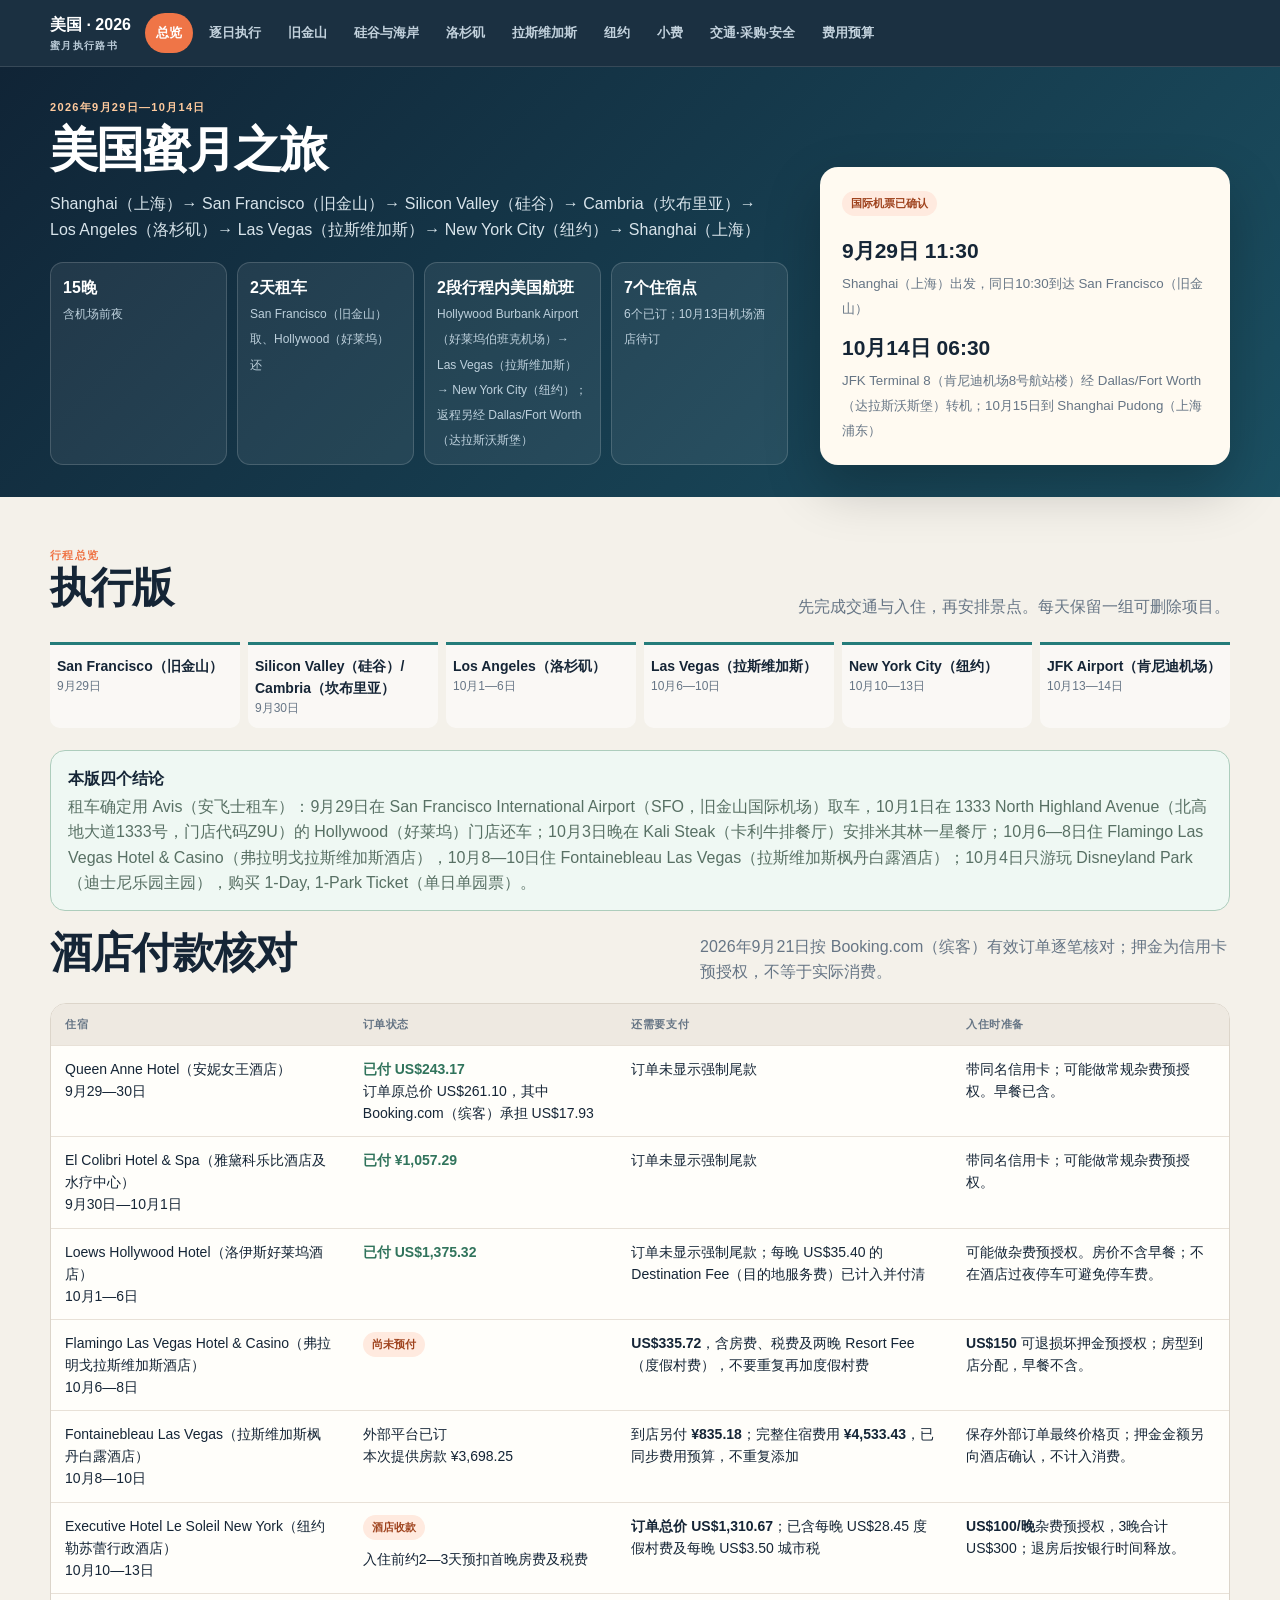
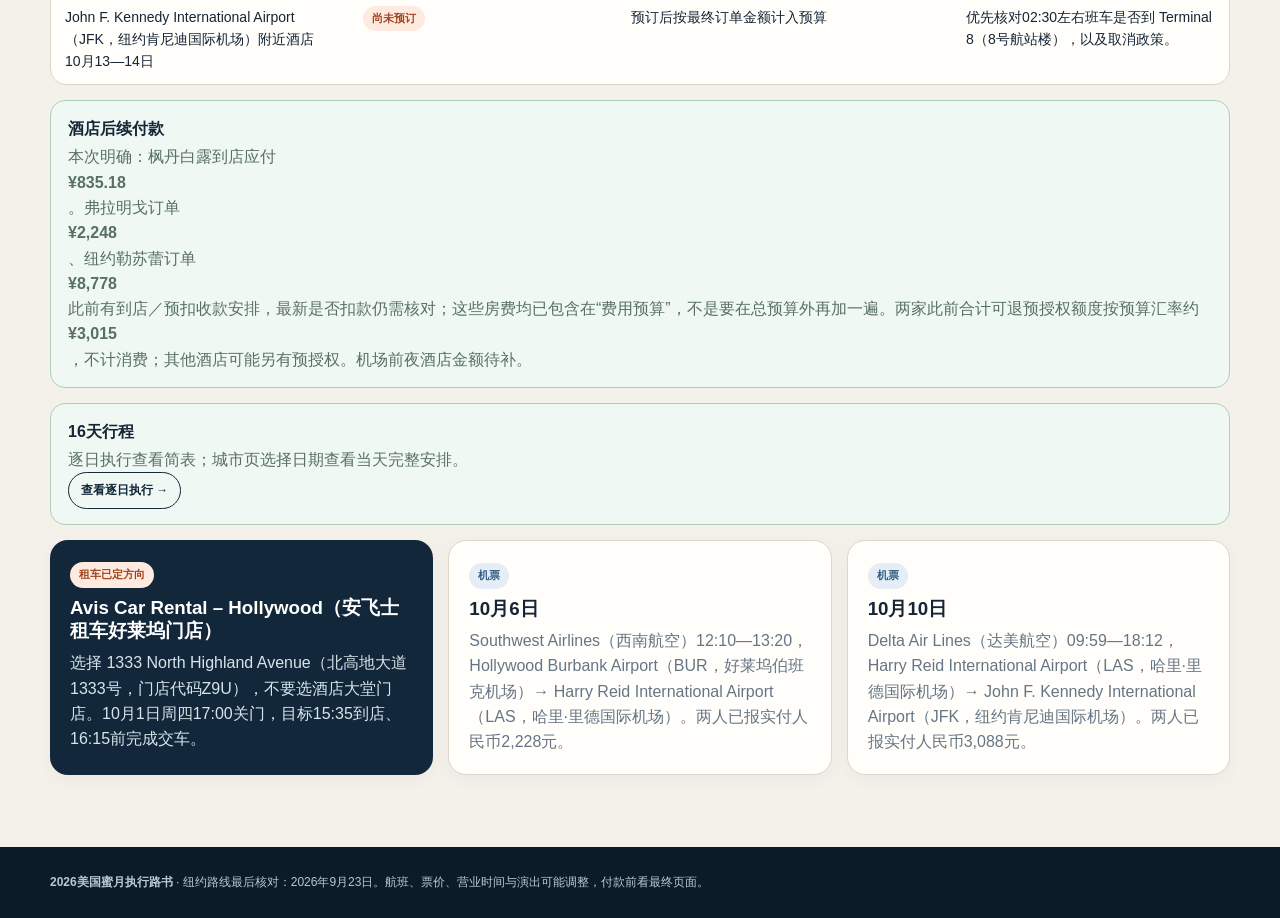
==== index.html @ ebc59f20 "Update October 3 Los Angeles route and dining status" ====
<!doctype html>
<html lang="zh-CN">
<head>
  <meta charset="utf-8">
  <meta name="viewport" content="width=device-width,initial-scale=1">
  <meta name="description" content="2026年9月29日至10月14日美国蜜月执行路书">
  <meta name="theme-color" content="#12283a">
  <title>2026 美国蜜月之旅</title>
  <link rel="stylesheet" href="dining-plan.css">
  <style>
    :root{
      --ink:#152536;--muted:#667585;--paper:#f4f1ea;--card:#fffefa;--line:#dcd5ca;
      --navy:#12283a;--sea:#247c7a;--orange:#ef7547;--blue:#3a6f9b;--green:#31745c;
      --warn:#9b4a27;--shadow:0 10px 30px rgba(20,37,54,.08);--radius:18px
    }
    *{box-sizing:border-box}
    html{scroll-behavior:smooth}
    body{margin:0;background:var(--paper);color:var(--ink);font-family:-apple-system,BlinkMacSystemFont,"Segoe UI","PingFang SC","Hiragino Sans GB","Microsoft YaHei",sans-serif;line-height:1.58}
    a{color:inherit}
    button{font:inherit}
    .shell{width:min(1180px,calc(100% - 34px));margin:auto}
    .topbar{position:sticky;top:0;z-index:30;background:rgba(18,40,58,.96);color:#fff;border-bottom:1px solid rgba(255,255,255,.12);backdrop-filter:blur(14px)}
    .topbar .shell{display:flex;align-items:center;gap:20px;min-height:66px}
    .brand{white-space:nowrap;font-weight:800}.brand small{display:block;color:#b9cad7;font-size:10px;letter-spacing:.13em}
    .tabs{display:flex;gap:5px;overflow:auto;padding:8px 0;scrollbar-width:none}.tabs::-webkit-scrollbar{display:none}
    .tab{border:0;background:transparent;color:#c2d1dc;border-radius:999px;padding:9px 13px;cursor:pointer;white-space:nowrap;font-size:13px;font-weight:750}
    .tab.active{background:var(--orange);color:#fff}
    .hero{background:linear-gradient(135deg,#102436,#1b5062);color:#fff;padding:54px 0 40px}
    .hero-grid{display:grid;grid-template-columns:1.35fr .75fr;gap:32px;align-items:end}
    .eyebrow{font-size:11px;font-weight:800;letter-spacing:.12em;text-transform:uppercase;color:#ffca9d}
    h1,h2,h3,p{margin-top:0}h1{font-size:clamp(40px,6vw,70px);line-height:1.02;letter-spacing:-.04em;margin:10px 0 16px}h2{font-size:clamp(27px,4vw,42px);line-height:1.13;letter-spacing:-.025em;margin-bottom:8px}h3{line-height:1.25;margin-bottom:8px}
    .hero p{color:#d8e4eb;max-width:720px;margin-bottom:0}
    .ticket{background:#fffaf1;color:var(--ink);border-radius:18px;padding:22px;box-shadow:0 22px 55px rgba(0,0,0,.23)}
    .ticket strong{display:block;font-size:21px;margin:10px 0 3px}.ticket small{color:var(--muted)}
    .stats{display:grid;grid-template-columns:repeat(4,1fr);gap:10px;margin-top:28px}.stat{border:1px solid rgba(255,255,255,.16);border-radius:13px;padding:12px;background:rgba(255,255,255,.07)}.stat b{display:block}.stat span{font-size:12px;color:#bdd0dc}
    main{padding:32px 0 72px}.panel{display:none}.panel.active{display:block;animation:in .22s ease}@keyframes in{from{opacity:.55;transform:translateY(5px)}}
    .section-head{display:flex;justify-content:space-between;align-items:end;gap:26px;margin:18px 0}.section-head p{max-width:530px;margin:0;color:var(--muted)}
    .grid{display:grid;grid-template-columns:repeat(12,1fr);gap:15px}.span-4{grid-column:span 4}.span-5{grid-column:span 5}.span-6{grid-column:span 6}.span-7{grid-column:span 7}.span-8{grid-column:span 8}.span-12{grid-column:1/-1}
    .card{background:var(--card);border:1px solid var(--line);border-radius:var(--radius);padding:20px;box-shadow:0 4px 18px rgba(20,37,54,.04)}.card p{color:var(--muted);margin-bottom:10px}.card p:last-child{margin-bottom:0}
    .dark{background:var(--navy);color:#fff;border:0}.dark p{color:#d8e4eb}.dark a{color:#fff}.accent{border-left:4px solid var(--orange)}
    .badge{display:inline-flex;border-radius:999px;padding:4px 9px;font-size:11px;font-weight:800;background:#e9f3f1;color:#1e6864;margin-bottom:8px}.badge.orange{background:#ffeadf;color:#9f431e}.badge.blue{background:#e5eef6;color:#315f84}.badge.darkbadge{background:#1b3449;color:#fff}
    .notice{border:1px solid #adcdbc;background:#eff8f3;border-radius:15px;padding:15px 17px;margin:15px 0}.notice.warn{border-color:#e1b095;background:#fff5ed}.notice b{display:block}.notice p{margin:3px 0 0;color:#587064}
    .table-wrap{overflow:auto;border:1px solid var(--line);border-radius:16px;background:var(--card)}table{width:100%;border-collapse:collapse;min-width:820px}th,td{padding:12px 14px;text-align:left;vertical-align:top;border-bottom:1px solid #e8e1d7}th{background:#eee9e1;color:var(--muted);font-size:11px;letter-spacing:.05em}td{font-size:14px}tr:last-child td{border-bottom:0}.ok{color:var(--green);font-weight:800}.pending{color:var(--warn);font-weight:800}
    .timeline{display:grid;gap:9px}.time-row{display:grid;grid-template-columns:92px 1fr;gap:12px}.time{font-weight:850;color:var(--orange);font-size:14px}.time-card{background:#fff;border:1px solid var(--line);border-radius:14px;padding:13px 15px}.time-card strong{display:block}.time-card p{margin:4px 0 0;color:var(--muted);font-size:13px}
    .actions{display:flex;flex-wrap:wrap;gap:8px;margin-top:12px}.btn{display:inline-flex;align-items:center;justify-content:center;border-radius:999px;padding:8px 12px;background:var(--navy);border:1px solid var(--navy);color:#fff;text-decoration:none;font-size:12px;font-weight:800}.btn.light{background:transparent;color:var(--navy)}.btn.xhs{background:#ee3f5a;border-color:#ee3f5a}.btn.orange{background:var(--orange);border-color:var(--orange)}
    .route-strip{display:grid;grid-template-columns:repeat(6,1fr);gap:8px;margin:22px 0}.route-stop{border-top:3px solid var(--sea);padding:10px 7px;background:rgba(255,255,255,.55);border-radius:0 0 10px 10px;font-size:12px;color:var(--muted)}.route-stop b{display:block;color:var(--ink);font-size:14px}
    .map{overflow:hidden;border-radius:18px;border:1px solid var(--line);background:#dae6e3}.map iframe{width:100%;height:340px;border:0;display:block}.map-note{padding:12px 14px;background:#fff;font-size:12px;color:var(--muted)}
    .shot-grid{display:grid;grid-template-columns:repeat(3,1fr);gap:13px}.shot{margin:0;background:#fff;border:1px solid var(--line);border-radius:16px;overflow:hidden}.shot img{width:100%;height:310px;object-fit:cover;display:block}.shot figcaption{padding:12px 13px;font-size:12px;color:var(--muted)}.shot figcaption b{display:block;color:var(--ink);font-size:14px;margin-bottom:3px}.shot .source{display:inline-block;margin-top:6px;color:#315f84;text-underline-offset:2px}
    .compare{display:grid;grid-template-columns:1fr 1fr;gap:12px}.compare>div{border:1px solid var(--line);border-radius:15px;padding:15px;background:#fff}.compare .recommended{border:2px solid var(--orange);background:#fff8f3}.compare ul,.card ul{padding-left:20px;margin:9px 0}.compare li,.card li{margin:5px 0}
    .checklist{list-style:none;padding:0!important;margin:0;display:grid;gap:7px}.checklist li{position:relative;padding-left:25px}.checklist li:before{content:"✓";position:absolute;left:0;top:1px;width:18px;height:18px;border-radius:50%;display:grid;place-items:center;background:#dcefe7;color:var(--green);font-size:11px;font-weight:900}
    .source-list{columns:2;font-size:12px;color:var(--muted)}.source-list a{display:block;margin:7px 0;color:#315f84}
    .daybook{display:grid;gap:18px}.day{background:var(--card);border:1px solid var(--line);border-radius:20px;overflow:hidden;box-shadow:var(--shadow)}
    .day-head{display:flex;justify-content:space-between;gap:18px;align-items:center;padding:18px 20px;background:#12283a;color:#fff}.day-head h3{margin:0;font-size:22px}.day-head p{margin:3px 0 0;color:#c8d7e1;font-size:13px}.day-head .day-no{font-size:12px;font-weight:850;color:#ffca9d;white-space:nowrap}
    .day-body{padding:18px 20px}.detail-grid{display:grid;grid-template-columns:1.45fr .75fr;gap:15px}.ops{border:1px solid var(--line);border-radius:15px;background:#fff;padding:14px}.ops h4{margin:0 0 8px}.ops p{margin:5px 0;color:var(--muted);font-size:13px}.ops b{color:var(--ink)}
    .photo-duo{display:grid;grid-template-columns:1fr 1fr;gap:10px;margin-top:14px}.photo-mini{margin:0;border:1px solid var(--line);border-radius:14px;overflow:hidden;background:#fff}.photo-mini img{width:100%;height:240px;object-fit:cover;display:block}.photo-mini figcaption{padding:10px 11px;color:var(--muted);font-size:12px}.photo-mini b{color:var(--ink)}
    .micro{font-size:11px;color:var(--muted)}.fee{color:var(--warn);font-weight:800}.safety{border-left:3px solid var(--warn);padding-left:10px}.route-note{border-left:3px solid var(--sea);padding-left:10px}.tip{display:inline-block;margin-top:7px;padding:4px 8px;border-radius:8px;background:#fff1d6;color:#7c5012;font-size:11px;font-weight:800}
    footer{background:#0c1b28;color:#b8c8d4;padding:26px 0;font-size:12px}
    @media(max-width:860px){.hero-grid{grid-template-columns:1fr}.stats{grid-template-columns:1fr 1fr}.span-4,.span-5,.span-6,.span-7,.span-8{grid-column:1/-1}.shot-grid{grid-template-columns:1fr 1fr}.route-strip{grid-template-columns:1fr 1fr 1fr}.brand{display:none}.section-head{align-items:start;flex-direction:column}.source-list{columns:1}.detail-grid{grid-template-columns:1fr}}
    @media(max-width:560px){.shell{width:min(100% - 22px,1180px)}.hero{padding-top:36px}.stats,.shot-grid,.compare,.route-strip,.photo-duo{grid-template-columns:1fr}.time-row{grid-template-columns:1fr;gap:3px}.shot img,.photo-mini img{height:300px}h1{font-size:41px}.card{padding:17px}.day-head{align-items:flex-start;flex-direction:column}}
    body:has(#budget.active) .hero{display:none}
    #budget{font-variant-numeric:tabular-nums}#budget .section-head{margin:28px 0 14px}#budget .section-head h3{font-size:23px;margin:0}#budget .section-head p{font-size:14px}
    .budget-heading{display:flex;justify-content:space-between;align-items:center;gap:14px;margin:5px 0 22px}.budget-heading h2{margin:0}.budget-heading>span{font-size:14px;color:var(--muted)}
    .budget-overview{border-radius:18px;overflow:hidden;background:var(--navy);color:#fff}.budget-main-total{padding:25px 28px;display:grid;gap:7px}.budget-main-total>span{font-size:15px;color:#d1dde6}.budget-main-total strong{font-size:clamp(29px,4vw,44px);font-weight:750;letter-spacing:-.025em;line-height:1.2}.budget-main-total small{font-size:14px;color:#cad7e1}
    .budget-total-parts{display:grid;grid-template-columns:repeat(3,minmax(0,1fr));background:#20394c}.budget-total-parts>div{padding:17px 22px;display:grid;gap:4px;border-right:1px solid #385062}.budget-total-parts>div:last-child{border:0}.budget-total-parts span{font-size:14px;color:#d1dde6}.budget-total-parts strong{font-size:20px;font-weight:650}.budget-total-parts small{font-size:12px;color:#bdd0dc}
    .budget-summary-table{min-width:650px}.budget-summary-table td{text-align:right;white-space:nowrap;font-size:15px}.budget-summary-table th:not(:first-child){text-align:right}.budget-summary-table th{font-size:14px;background:#eef1f3;color:var(--muted);letter-spacing:0}.budget-summary-table tbody th{background:transparent;text-align:left;font-weight:600}.budget-summary-table tbody tr:hover{background:#f0f6f6}.budget-summary-table tfoot th,.budget-summary-table tfoot td{background:#e5ecee;font-weight:750;color:var(--ink)}
    .budget-category-link{border:0;background:none;text-align:left;font:inherit;color:var(--ink);cursor:pointer;padding:2px 0;font-size:16px}.budget-category-link span{display:block;color:var(--sea);font-size:12px;margin-top:3px}.future-money{color:var(--sea)}.budget-footnote{font-size:13px;color:var(--muted);margin:12px 0 24px}
    .budget-detail-groups{display:grid;gap:12px}.budget-group{background:#fff;border:1px solid var(--line);border-radius:15px;overflow:hidden;scroll-margin-top:85px}.budget-group summary{padding:18px 20px;display:flex;align-items:center;justify-content:space-between;gap:15px;cursor:pointer;list-style:none}.budget-group summary::-webkit-details-marker{display:none}.budget-group summary::after{content:'＋';font-size:23px;color:var(--sea)}.budget-group[open] summary::after{content:'−'}.budget-group[open] summary{border-bottom:1px solid var(--line);background:#f5f8f9}.budget-group-title{display:flex;gap:13px;align-items:center;flex:1}.budget-group-title i{font-style:normal;font-size:14px;color:var(--sea);border:1px solid #c3d5d8;border-radius:8px;padding:6px 9px}.budget-group-title b{font-size:18px}.budget-group-title small{display:block;font-size:13px;color:var(--muted);margin-top:3px}.budget-group-numbers{display:grid;text-align:right;gap:3px;font-size:13px;color:var(--muted)}.budget-group-numbers b{color:var(--ink);font-weight:600;margin-left:8px}
    .budget-group-body{display:grid;grid-template-columns:1fr 1fr}.budget-group-body>section{padding:18px 22px;min-width:0}.budget-group-body>section+section{border-left:1px solid var(--line);background:#fcfdfc}.budget-group-body h4{display:flex;justify-content:space-between;flex-wrap:wrap;gap:6px;margin:0 0 8px;font-size:14px;color:var(--sea)}.budget-group-body h4 span{color:var(--ink)}.budget-item{display:flex;justify-content:space-between;gap:15px;padding:12px 0;border-bottom:1px solid #e9edef}.budget-item:last-child{border:0}.budget-item span{font-size:15px}.budget-item small{display:block;font-size:12px;color:var(--muted);margin-top:4px}.budget-item>b{font-size:14px;white-space:nowrap;align-self:flex-start}.budget-empty{font-size:14px;color:var(--muted);margin:22px 0}
    .budget-options{display:grid;grid-template-columns:repeat(2,minmax(0,1fr));gap:12px}.budget-option{display:flex;gap:12px;padding:16px;border:1px solid var(--line);border-radius:12px;background:#fff;cursor:pointer}.budget-option:has(input:checked){background:#f0f7f5;border-color:#9fbcaf}.budget-option input{width:20px;height:20px;accent-color:var(--sea);flex-shrink:0;margin:3px 0}.budget-option strong,.budget-option small{display:block}.budget-option strong{font-size:15px}.budget-option small{font-size:13px;color:var(--muted);margin-top:5px}.budget-footer-notes{margin-top:22px;padding:14px 0;border-top:1px solid var(--line);font-size:13px;color:var(--muted)}.budget-footer-notes p{margin:4px 0}
    @media(max-width:820px){.budget-group-body{grid-template-columns:1fr}.budget-group-body>section+section{border-left:0;border-top:1px solid var(--line)}.budget-total-parts strong{font-size:17px}.budget-total-parts>div{padding:15px}.budget-heading{align-items:flex-start;flex-direction:column}}
    @media(max-width:560px){.budget-total-parts{grid-template-columns:1fr}.budget-total-parts>div{border-right:0;border-top:1px solid #385062;grid-template-columns:1fr auto}.budget-total-parts small{grid-column:1/-1}.budget-main-total{padding:22px 18px}.budget-main-total strong{font-size:29px}.budget-options{grid-template-columns:1fr}.budget-group summary{padding:15px;flex-wrap:wrap}.budget-group-title{flex-basis:80%}.budget-group-numbers{order:3;text-align:left;flex-basis:100%;grid-template-columns:1fr 1fr;font-size:12px}.budget-group-numbers b{display:block;margin-left:0}.budget-group-body>section{padding:16px}.budget-item{gap:10px}.budget-item span{font-size:14px}}
    @media print{.topbar,.actions{display:none!important}.panel{display:block!important;break-before:page}.hero{padding:25px 0}.card{box-shadow:none}.map iframe{height:180px}}
  </style>
  <link rel="stylesheet" href="roadbook-layout.css?v=20260922-dates-pay">
  <link rel="stylesheet" href="restaurant-options.css?v=20260922-dining">
  <link rel="stylesheet" href="dining-reservations.css?v=20260923">
</head>
<body>
  <nav class="topbar" aria-label="城市导航">
    <div class="shell">
      <div class="brand">美国 · 2026<small>蜜月执行路书</small></div>
      <div class="tabs" role="tablist">
        <button class="tab active" data-tab="overview">总览</button>
        <button class="tab" data-tab="daily">逐日执行</button>
        <button class="tab" data-tab="sf">旧金山</button>
        <button class="tab" data-tab="road">硅谷与海岸</button>
        <button class="tab" data-tab="la">洛杉矶</button>
        <button class="tab" data-tab="vegas">拉斯维加斯</button>
        <button class="tab" data-tab="nyc">纽约</button>
        <button class="tab" data-tab="tips">小费</button>
        <button class="tab" data-tab="book">交通·采购·安全</button>
        <button class="tab" data-tab="budget">费用预算</button>
      </div>
    </div>
  </nav>

  <header class="hero">
    <div class="shell hero-grid">
      <div>
        <div class="eyebrow">2026年9月29日—10月14日</div>
        <h1>美国蜜月之旅</h1>
        <p>Shanghai（上海）→ San Francisco（旧金山）→ Silicon Valley（硅谷）→ Cambria（坎布里亚）→ Los Angeles（洛杉矶）→ Las Vegas（拉斯维加斯）→ New York City（纽约）→ Shanghai（上海）</p>
        <div class="stats">
          <div class="stat"><b>15晚</b><span>含机场前夜</span></div>
          <div class="stat"><b>2天租车</b><span>San Francisco（旧金山）取、Hollywood（好莱坞）还</span></div>
          <div class="stat"><b>2段行程内美国航班</b><span>Hollywood Burbank Airport（好莱坞伯班克机场）→ Las Vegas（拉斯维加斯）→ New York City（纽约）；返程另经 Dallas/Fort Worth（达拉斯沃斯堡）</span></div>
          <div class="stat"><b>7个住宿点</b><span>6个已订；10月13日机场酒店待订</span></div>
        </div>
      </div>
      <aside class="ticket">
        <span class="badge orange">国际机票已确认</span>
        <strong>9月29日 11:30</strong>
        <small>Shanghai（上海）出发，同日10:30到达 San Francisco（旧金山）</small>
        <strong>10月14日 06:30</strong>
        <small>JFK Terminal 8（肯尼迪机场8号航站楼）经 Dallas/Fort Worth（达拉斯沃斯堡）转机；10月15日到 Shanghai Pudong（上海浦东）</small>
      </aside>
    </div>
  </header>

  <main class="shell">
    <section class="panel active" id="overview" role="tabpanel">
      <div class="section-head">
        <div><div class="eyebrow" style="color:var(--orange)">行程总览</div><h2>执行版</h2></div>
        <p>先完成交通与入住，再安排景点。每天保留一组可删除项目。</p>
      </div>

      <div class="route-strip">
        <div class="route-stop"><b>San Francisco（旧金山）</b>9月29日</div>
        <div class="route-stop"><b>Silicon Valley（硅谷）/ Cambria（坎布里亚）</b>9月30日</div>
        <div class="route-stop"><b>Los Angeles（洛杉矶）</b>10月1—6日</div>
        <div class="route-stop"><b>Las Vegas（拉斯维加斯）</b>10月6—10日</div>
        <div class="route-stop"><b>New York City（纽约）</b>10月10—13日</div>
        <div class="route-stop"><b>JFK Airport（肯尼迪机场）</b>10月13—14日</div>
      </div>

      <div class="notice"><b>本版四个结论</b><p>租车确定用 Avis（安飞士租车）：9月29日在 San Francisco International Airport（SFO，旧金山国际机场）取车，10月1日在 1333 North Highland Avenue（北高地大道1333号，门店代码Z9U）的 Hollywood（好莱坞）门店还车；10月3日晚在 Kali Steak（卡利牛排餐厅）安排米其林一星餐厅；10月6—8日住 Flamingo Las Vegas Hotel &amp; Casino（弗拉明戈拉斯维加斯酒店），10月8—10日住 Fontainebleau Las Vegas（拉斯维加斯枫丹白露酒店）；10月4日只游玩 Disneyland Park（迪士尼乐园主园），购买 1-Day, 1-Park Ticket（单日单园票）。</p></div>

      <div class="section-head"><div><h2>酒店付款核对</h2></div><p>2026年9月21日按 Booking.com（缤客）有效订单逐笔核对；押金为信用卡预授权，不等于实际消费。</p></div>
      <div class="table-wrap">
        <table>
          <thead><tr><th>住宿</th><th>订单状态</th><th>还需要支付</th><th>入住时准备</th></tr></thead>
          <tbody>
            <tr><td>Queen Anne Hotel（安妮女王酒店）<br>9月29—30日</td><td><span class="ok">已付 US$243.17</span><br>订单原总价 US$261.10，其中 Booking.com（缤客）承担 US$17.93</td><td>订单未显示强制尾款</td><td>带同名信用卡；可能做常规杂费预授权。早餐已含。</td></tr>
            <tr><td>El Colibri Hotel &amp; Spa（雅黛科乐比酒店及水疗中心）<br>9月30日—10月1日</td><td><span class="ok">已付 ¥1,057.29</span></td><td>订单未显示强制尾款</td><td>带同名信用卡；可能做常规杂费预授权。</td></tr>
            <tr><td>Loews Hollywood Hotel（洛伊斯好莱坞酒店）<br>10月1—6日</td><td><span class="ok">已付 US$1,375.32</span></td><td>订单未显示强制尾款；每晚 US$35.40 的 Destination Fee（目的地服务费）已计入并付清</td><td>可能做杂费预授权。房价不含早餐；不在酒店过夜停车可避免停车费。</td></tr>
            <tr><td>Flamingo Las Vegas Hotel &amp; Casino（弗拉明戈拉斯维加斯酒店）<br>10月6—8日</td><td><span class="badge orange">尚未预付</span></td><td><b>US$335.72</b>，含房费、税费及两晚 Resort Fee（度假村费），不要重复再加度假村费</td><td><b>US$150</b> 可退损坏押金预授权；房型到店分配，早餐不含。</td></tr>
            <tr><td>Fontainebleau Las Vegas（拉斯维加斯枫丹白露酒店）<br>10月8—10日</td><td>外部平台已订<br>本次提供房款 ¥3,698.25</td><td>到店另付 <b>¥835.18</b>；完整住宿费用 <b>¥4,533.43</b>，已同步费用预算，不重复添加</td><td>保存外部订单最终价格页；押金金额另向酒店确认，不计入消费。</td></tr>
            <tr><td>Executive Hotel Le Soleil New York（纽约勒苏蕾行政酒店）<br>10月10—13日</td><td><span class="badge orange">酒店收款</span><br>入住前约2—3天预扣首晚房费及税费</td><td><b>订单总价 US$1,310.67</b>；已含每晚 US$28.45 度假村费及每晚 US$3.50 城市税</td><td><b>US$100/晚</b>杂费预授权，3晚合计 US$300；退房后按银行时间释放。</td></tr>
            <tr><td>John F. Kennedy International Airport（JFK，纽约肯尼迪国际机场）附近酒店<br>10月13—14日</td><td><span class="badge orange">尚未预订</span></td><td>预订后按最终订单金额计入预算</td><td>优先核对02:30左右班车是否到 Terminal 8（8号航站楼），以及取消政策。</td></tr>
          </tbody>
        </table>
      </div>
      <div class="notice"><b>酒店后续付款</b><p>本次明确：枫丹白露到店应付 <b>¥835.18</b>。弗拉明戈订单 <b>¥2,248</b>、纽约勒苏蕾订单 <b>¥8,778</b> 此前有到店／预扣收款安排，最新是否扣款仍需核对；这些房费均已包含在“费用预算”，不是要在总预算外再加一遍。两家此前合计可退预授权额度按预算汇率约 <b>¥3,015</b>，不计消费；其他酒店可能另有预授权。机场前夜酒店金额待补。</p></div>

      <div class="table-wrap">
        <table>
          <thead><tr><th>日期</th><th>住宿</th><th>主安排</th><th>交通</th><th>可删除项</th></tr></thead>
          <tbody>
            <tr><td><b>9月29日</b></td><td><span class="ok">Queen Anne Hotel（安妮女王酒店）已订</span></td><td>Ferry Building（旧金山渡轮大楼）、California Street Cable Car（加州街缆车）、Golden Gate Bridge（金门大桥）</td><td>San Francisco International Airport（SFO，旧金山国际机场）取车</td><td>按入境与取车进度删减室内逛店、缆车</td></tr>
            <tr><td><b>9月30日</b></td><td><span class="ok">El Colibri Hotel &amp; Spa（雅黛科乐比酒店及水疗中心）已订 ¥1,057</span></td><td>Stanford University（斯坦福大学）、Apple Park Visitor Center（苹果园区游客中心）、Moonstone Beach Boardwalk（月光石海滩木栈道）</td><td>US-101（美国101号公路）</td><td>Apple Park Visitor Center Roof Terrace（苹果园区游客中心屋顶露台）</td></tr>
            <tr><td><b>10月1日</b></td><td><span class="ok">Loews Hollywood Hotel（洛伊斯好莱坞酒店）已订</span></td><td>Boathouse at Hendry's Beach（亨德里海滩船屋餐厅）早午餐、Avis Car Rental – Hollywood（安飞士租车好莱坞门店）还车</td><td>US-101（美国101号公路）+ 网约车</td><td>Hendry's Beach（亨德里海滩）短停</td></tr>
            <tr><td><b>10月2日</b></td><td>Loews Hollywood Hotel（洛伊斯好莱坞酒店）</td><td>Universal Studios Hollywood（好莱坞环球影城）</td><td>Metro B Line（洛杉矶地铁B线）</td><td>Universal CityWalk Hollywood（好莱坞环球城市大道）晚餐</td></tr>
            <tr><td><b>10月3日</b></td><td>Loews Hollywood Hotel（洛伊斯好莱坞酒店）</td><td>Hollywood Walk of Fame（好莱坞星光大道）、TCL Chinese Theatre（TCL中国剧院）、The Original Farmers Market（始祖农夫市集，可选）、Academy Museum of Motion Pictures（美国电影艺术与科学学院博物馆）、Lake Hollywood Park（好莱坞湖公园）、Griffith Observatory（格里菲斯天文台）、Kali Steak（卡利牛排餐厅）</td><td>步行＋网约车</td><td>Academy Museum of Motion Pictures（美国电影艺术与科学学院博物馆）</td></tr>
            <tr><td><b>10月4日</b></td><td>Loews Hollywood Hotel（洛伊斯好莱坞酒店）</td><td>Disneyland Park（迪士尼乐园主园）单园</td><td>往返网约车</td><td>Sleeping Beauty Castle（睡美人城堡）</td></tr>
            <tr><td><b>10月5日</b></td><td>Loews Hollywood Hotel（洛伊斯好莱坞酒店）</td><td>Fairfax Avenue（费尔法克斯大道）、Rodeo Drive（罗迪欧大道）、Santa Monica Pier（圣塔莫尼卡码头）</td><td>网约车</td><td>Rodeo Drive（罗迪欧大道）</td></tr>
            <tr><td><b>10月6日</b></td><td><span class="ok">Flamingo Las Vegas Hotel &amp; Casino（弗拉明戈拉斯维加斯酒店）已订</span></td><td>12:10飞 Las Vegas（拉斯维加斯）、Flamingo Wildlife Habitat（弗拉明戈野生动物栖息地）、LINQ Promenade（林克步行街）晚餐、直升机夜景（班次待订）</td><td>Southwest Airlines（西南航空）直飞 + 网约车 + 步行</td><td>酒店附近短逛，全天淡妆</td></tr>
            <tr><td><b>10月7日</b></td><td>Flamingo Las Vegas Hotel &amp; Casino（弗拉明戈拉斯维加斯酒店）</td><td>Lower Antelope Canyon（下羚羊谷）、Horseshoe Bend（马蹄湾）一日团</td><td>07:00小团</td><td>无</td></tr>
            <tr><td><b>10月8日</b></td><td><span class="ok">Fontainebleau Las Vegas（拉斯维加斯枫丹白露酒店）已订</span></td><td>11:00 Sphere（巨型球）、威尼斯人、换酒店、18:30《O》</td><td>网约车 + 步行</td><td>威尼斯人购物、百乐宫花园</td></tr>
            <tr><td><b>10月9日</b></td><td>Fontainebleau Las Vegas（拉斯维加斯枫丹白露酒店）</td><td>艺术区、北奥特莱斯、酒店休息</td><td>网约车</td><td>射击替换艺术区；时尚秀商场替换奥特莱斯</td></tr>
            <tr><td><b>10月10日</b></td><td><span class="ok">Executive Hotel Le Soleil New York（纽约勒苏蕾行政酒店）已订 ¥8,778</span></td><td>09:59飞 New York City（纽约），18:12到达</td><td>Delta Air Lines（达美航空）直飞</td><td>当晚不排景点</td></tr>
            <tr><td><b>10月11日</b></td><td>Executive Hotel Le Soleil New York（纽约勒苏蕾行政酒店）</td><td>Central Park（中央公园）、The Met（大都会艺术博物馆）、12:45 Casa Mono（卡萨莫诺）已订、Greenwich Village（格林威治村）、《阿拉丁》候选</td><td>地铁 + 步行 + 网约车</td><td>SoHo（苏豪区）短逛</td></tr>
            <tr><td><b>10月12日</b></td><td>Executive Hotel Le Soleil New York（纽约勒苏蕾行政酒店）</td><td>The Oculus（世贸中心交通枢纽）、Wall Street（华尔街）、Statue of Liberty（自由女神像）远观、DUMBO（丹波区）、Brooklyn Bridge（布鲁克林大桥）、NBA季前赛</td><td>地铁 + 两段渡轮 + 步行</td><td>桥上步行按体力删减</td></tr>
            <tr><td><b>10月13日</b></td><td><span class="badge orange">JFK（肯尼迪机场）附近酒店待订</span></td><td>Fifth Avenue（第五大道）LV行李箱、10:30 Top of the Rock（洛克菲勒观景台）建议票、The High Line（高线公园）、Chelsea Market（切尔西市场），17:00去机场酒店</td><td>步行 + 地铁 + 出租车</td><td>观景台尚未购票；机场酒店和凌晨接驳待定</td></tr>
            <tr><td><b>10月14日</b></td><td>返程</td><td>03:15—03:30到 JFK Terminal 8（肯尼迪机场8号航站楼）；06:30 AA475（美国航空）→09:37 DFW（达拉斯沃斯堡）；10:40 AA127（美国航空）→10月15日15:20 PVG T2（浦东机场2号航站楼）</td><td>酒店接驳 / 预约车 + Skylink（机场捷运）转机</td><td>达拉斯中转仅1小时3分；机场酒店待订</td></tr>
          </tbody>
        </table>
      </div>

      <div class="grid" style="margin-top:15px">
        <article class="card span-4 dark"><span class="badge orange">租车已定方向</span><h3>Avis Car Rental – Hollywood（安飞士租车好莱坞门店）</h3><p>选择 1333 North Highland Avenue（北高地大道1333号，门店代码Z9U），不要选酒店大堂门店。10月1日周四17:00关门，目标15:35到店、16:15前完成交车。</p></article>
        <article class="card span-4"><span class="badge blue">机票</span><h3>10月6日</h3><p>Southwest Airlines（西南航空）12:10—13:20，Hollywood Burbank Airport（BUR，好莱坞伯班克机场）→ Harry Reid International Airport（LAS，哈里·里德国际机场）。两人已报实付人民币2,228元。</p></article>
        <article class="card span-4"><span class="badge blue">机票</span><h3>10月10日</h3><p>Delta Air Lines（达美航空）09:59—18:12，Harry Reid International Airport（LAS，哈里·里德国际机场）→ John F. Kennedy International Airport（JFK，纽约肯尼迪国际机场）。两人已报实付人民币3,088元。</p></article>
      </div>
    </section>

    <section class="panel" id="budget" role="tabpanel" aria-label="费用预算">
      <div class="budget-heading"><h2>费用预算</h2><span>两人 · 人民币 · 2026.09.22</span></div>
      <div class="budget-overview" aria-live="polite">
        <div class="budget-main-total"><span>预计总额</span><strong id="budget-total">—</strong><small id="budget-person"></small></div>
        <div class="budget-total-parts"><div><span>已确定</span><strong id="budget-confirmed">—</strong><small>含已订未付</small></div><div><span>后续预算</span><strong id="budget-future">—</strong><small>不含可选项目</small></div><div><span>已选附加预算</span><strong id="budget-extras">—</strong><small>购物、备用金及可选体验</small></div></div>
      </div>
      <div class="section-head"><div><h3>分类汇总</h3></div><p>点击分类查看明细</p></div>
      <div class="table-wrap"><table class="budget-summary-table"><thead><tr><th>类别</th><th>已确定</th><th>后续预算</th><th>预计合计</th></tr></thead><tbody id="budget-category-summary"></tbody><tfoot><tr><th>主行程合计</th><td id="budget-base-confirmed"></td><td id="budget-base-future"></td><td id="budget-base-total"></td></tr></tfoot></table></div>
      <p class="budget-footnote">主行程小费单列，不重复计入餐饮、车费或团费。可选体验按含小费总额列示。</p>
      <div id="budget-detail-groups" class="budget-detail-groups"></div>
      <div class="section-head"><div><h3>可选项目</h3></div><p>勾选计入总额；刷新恢复默认。</p></div>
      <div class="budget-options" id="budget-options"></div>
      <div class="budget-footer-notes"><p><b>付款：</b>枫丹白露到店付835.18元已计入酒店费用；弗拉明戈、纽约酒店扣款状态待核对。押金不计消费。</p><p><b>待补：</b>机场前夜酒店、保险和行李费。提供实际金额后替换预算。</p></div>
    </section>

    <section class="panel" id="daily" role="tabpanel">
      <div class="section-head">
        <div><div class="eyebrow" style="color:var(--orange)">9月29日—10月14日</div><h2>逐日执行</h2></div>

      </div>

      <div class="daybook">
        <article class="day">
          <div class="day-head"><div><h3>9月29日 · San Francisco（旧金山）落地</h3><p>Ferry Building（旧金山渡轮大楼）→ California Street Cable Car（加州街缆车）→ Golden Gate Bridge（金门大桥）</p></div><div class="day-no">第1天</div></div>
          <div class="day-body">
            <div class="detail-grid">
              <div class="timeline">
                <div class="time-row"><div class="time">10:30—约13:25</div><div class="time-card"><strong>San Francisco International Airport（SFO，旧金山国际机场）→ Queen Anne Hotel（安妮女王酒店）</strong><p>入境、取行李，搭 AirTrain Blue Line（机场轻轨蓝线）到 Rental Car Center（租车中心）取车；拍车身、轮胎、玻璃与电量。开到 1590 Sutter Street（萨特街1590号）。出关和取车时间不确定，后续节点随实际到达顺延。</p></div></div>
                <div class="time-row"><div class="time">约13:25—14:00</div><div class="time-card"><strong>酒店寄存行李与停车</strong><p>Queen Anne Hotel（安妮女王酒店）正常15:00入住；提前只按寄存全部行李、确认停车安排，不假设能进房。落地日只做简单整理。随后网约车到 Ferry Building Marketplace（渡轮大楼市集，1 Ferry Building）钟楼正面下车。</p></div></div>
                <div class="time-row"><div class="time">14:20—15:05</div><div class="time-card"><strong>Ferry Building Marketplace（渡轮大楼市集）</strong><p>先在 Gott’s Roadside（戈茨汉堡店，店铺#6）柜台点餐；随后在同栋选逛 Dandelion Chocolate（蒲公英巧克力）或 Book Passage（书途书店，海湾侧），最后在钟楼正面拍照。周二 Ferry Plaza Farmers Market（轮渡广场农夫市集）14:00结束，不列入主线。若改吃 Hog Island Oyster Co.（霍格岛生蚝餐厅），预留60—75分钟，并删掉逛店或缆车。</p></div></div>
                <div class="time-row"><div class="time">15:05—15:45</div><div class="time-card"><strong>California Street Cable Car（加州街缆车）</strong><p>沿 Market Street（市场街）步行约5分钟到 California St &amp; Drumm St（加州街与德拉姆街交叉口）上车，坐到 California St &amp; Powell St（加州街与鲍威尔街交叉口）。单程每人9美元；人站人行道拍坡道，不站轨道。</p></div></div>
                <div class="time-row"><div class="time">15:45—16:40</div><div class="time-card"><strong>回酒店取车 → Crissy Field West Bluff Parking（克里西草坪西侧停车场）</strong><p>缆车下车后网约车回酒店取车，再导航 West Bluff 停车场。若15:20仍未离开渡轮大楼，直接删缆车；若16:30仍未从酒店开出，删 Warming Hut Park Store（暖屋公园商店），直接去桥区。</p></div></div>
                <div class="time-row"><div class="time">16:40—17:15</div><div class="time-card"><strong>Warming Hut Park Store（暖屋公园商店）→ 桥南游客停车场</strong><p>商店地址 983 Marine Drive（海滨大道983号），17:00关门；短看窗景、明信片即可。随后开车至 Golden Gate Bridge Welcome Center（金门大桥游客中心）南侧停车场，不把两个停车场当成同一个。</p></div></div>
                <div class="time-row"><div class="time">17:15—约19:00</div><div class="time-card"><strong>Golden Gate Bridge（金门大桥）→ 酒店</strong><p>先看18:00关门的 Welcome Center（游客中心），再步行到 Battery East Vista（东炮台观景台）拍桥。9月29日日落约18:55；主拍摄在18:40前完成。教材接力仅顺路碰运气，不下陡坡寻找。若17:30才到桥区，直接去户外机位。日落后回酒店停车，步行至 HINODEYA Ramen Japantown（日出屋拉面日本城店，1737 Buchanan St）晚餐。</p></div></div>
              </div>
              <aside class="ops"><h4>交通、停车与删减规则</h4><p><b>酒店：</b>Queen Anne Hotel（安妮女王酒店）已订。酒店收费停车公开价约30美元一晚；提前寄存和停车入口以酒店回复为准。车内不留行李。</p><p><b>West Bluff（西侧停车场）：</b>Warming Hut Park Store（暖屋公园商店）旁，NPS公开费率08:00—18:00每小时3美元、每日上限10美元，以现场为准。</p><p><b>桥南游客停车场：</b>Golden Gate Bridge Welcome Center（金门大桥游客中心）旁，桥方公开费率每小时5美元；与 West Bluff（西侧停车场）分开付费，车位有限。</p><p><b>保留顺序：</b>落地后先寄存行李；晚点时依次删室内逛店、缆车、Warming Hut（暖屋公园商店），保留桥边短停。雾大、风大或疲劳则提前回酒店；Chase Center（大通中心）不在当天路线。</p><p class="safety"><b>拍摄：</b>California St &amp; Powell St（加州街与鲍威尔街交叉口）人物站人行道，不在车道和轨道上停留；桥边不越过步道护栏。</p><div class="actions"><a class="btn" target="_blank" rel="noopener" href="https://www.google.com/maps/dir/?api=1&amp;origin=Ferry%20Building%20Marketplace%2C%201%20Ferry%20Building%2C%20San%20Francisco&amp;destination=California%20St%20%26%20Drumm%20St%2C%20San%20Francisco&amp;travelmode=walking">渡轮大楼→缆车</a><a class="btn light" target="_blank" rel="noopener" href="https://www.google.com/maps/dir/?api=1&amp;origin=Queen%20Anne%20Hotel%2C%201590%20Sutter%20St%2C%20San%20Francisco&amp;destination=Golden%20Gate%20Bridge%20Welcome%20Center%2C%20San%20Francisco&amp;travelmode=driving&amp;waypoints=Crissy%20Field%20West%20Bluff%20Parking%2C%20San%20Francisco">酒店→两个停车场</a><a class="btn light" target="_blank" rel="noopener" href="https://www.sfmta.com/routes/california-cable-car">缆车运营</a></div></aside>
            </div>
            <div class="photo-duo">
              <figure class="photo-mini"><img src="assets/sf-ferry-couple.jpg" alt="旧金山渡轮大楼人物景别参考"><figcaption><b>Ferry Building（旧金山渡轮大楼）</b>图中双人照只参考人与钟楼的比例。实际拍她单人站在中央广场，摄影者退到 Market Street（市场街）一侧，用2倍焦距压缩钟楼；拍一组看镜头、一组侧身看钟楼。<a class="source" target="_blank" rel="noopener" href="https://bilykart.com/ferry-building/">真实客片来源</a></figcaption></figure>
              <figure class="photo-mini"><img src="assets/sf-california-slope-person.jpg" alt="加州街与鲍威尔街交叉口真人拍照参考"><figcaption><b>California St &amp; Powell St（加州街与鲍威尔街交叉口）</b>Google Maps（谷歌地图）请直接搜索这个交叉口。摄影者站西南角人行道，用2—3倍焦距；人物在人行道或绿灯时正常过街。<a class="source" target="_blank" rel="noopener" href="https://www.xiaohongshu.com/explore/60d7dc63000000002103a05c">小红书原图</a></figcaption></figure>
              <figure class="photo-mini"><img src="assets/sf-golden-gate-fortpoint-person.jpg" alt="东炮台观景台金门大桥真人站位参考"><figcaption><b>Battery East Vista（东炮台观景台）</b>人物靠步道内侧，摄影者用2倍镜头把桥塔拉近；红色或浅色外套更清楚。<a class="source" target="_blank" rel="noopener" href="https://www.dealmoon.com/post/2479387">真人图源</a></figcaption></figure>
              <figure class="photo-mini"><img src="assets/sf-book-relay-person.jpg" alt="金门大桥中文教材接力实拍"><figcaption><b>教材接力</b>先拍人在木桩旁翻书，再拍签名页与桥同框。找到后放回防水袋，不新增物品，不走封闭或过陡坡面。<a class="source" target="_blank" rel="noopener" href="https://www.youtube.com/shorts/ZUbISCdFitE">真实记录来源</a></figcaption></figure>
            </div>
          </div>
        </article>

        <article class="day">
          <div class="day-head"><div><h3>9月30日 · Stanford University（斯坦福大学）、Apple Park Visitor Center（苹果园区游客中心）、Cambria（坎布里亚）</h3><p>US-101（美国101号公路）为主，不把这天做成 California State Route 1（加州1号公路）自驾游</p></div><div class="day-no">第2天</div></div>
          <div class="day-body"><div class="detail-grid">
            <div class="timeline">
              <div class="time-row"><div class="time">06:00—07:45</div><div class="time-card"><strong>Queen Anne Hotel（安妮女王酒店）早餐与退房</strong><p>如要完整化妆，06:00—07:00留出1小时；07:00—07:20吃酒店早餐，07:20—07:45退房装车。若前一晚疲劳，以睡眠优先、妆容简化。护照和电子设备随身，其余行李放封闭后备厢；停车后不当众开箱。</p></div></div>
              <div class="time-row"><div class="time">07:45—10:30</div><div class="time-card"><strong>San Francisco（旧金山）→ Stanford University（斯坦福大学）</strong><p>导航 Galvez Lot L-96（加尔韦斯L-96访客停车场，295 Galvez St），约09:00到后用 ParkMobile（停车缴费应用）付访客位。步行 Stanford Visitor Center（斯坦福游客中心）→ Memorial Court（纪念庭院拱廊）→ Main Quad（主方庭）→ Stanford Memorial Church（斯坦福纪念教堂）外观；Hoover Tower（胡佛塔）只远看，不加登塔。</p></div></div>
              <div class="time-row"><div class="time">10:50—12:40</div><div class="time-card"><strong>Gott’s Roadside Palo Alto（戈茨汉堡帕洛阿尔托店）→ Apple Park Visitor Center（苹果园区游客中心）</strong><p>在 855 El Camino Real（埃尔卡米诺雷亚尔路855号）用简餐，约11:25出发，11:55—12:40逛 Apple Park Visitor Center（苹果园区游客中心，10600 N Tantau Ave）模型、屋顶与官方商店。员工园区不对外；只买轻小纪念品。</p></div></div>
              <div class="time-row"><div class="time">12:40—约17:20</div><div class="time-card"><strong>US-101 South（美国101号公路南向）→ Paso Robles（帕索罗布尔斯）→ Cambria（坎布里亚）</strong><p>Google Maps（谷歌地图）当前参考：Apple（苹果游客中心）至 Target Paso Robles（帕索罗布尔斯塔吉特，2305 Theatre Dr）约2小时36分/167英里，再至酒店约32分钟/27英里；另加20—45分钟休息或补能及路况余量。若实际拿到 Tesla（特斯拉），改到 Tesla Supercharger Golden Hills Plaza（黄金山广场特斯拉超充，2421—2445 Golden Hill Rd）按车载导航补能；不能把20分钟购物停留当充电。非电动车可在 Target（塔吉特）补水、洗手间后继续。</p></div></div>
              <div class="time-row"><div class="time">约17:20—18:35</div><div class="time-card"><strong>El Colibri Hotel &amp; Spa（雅黛科乐比酒店及水疗中心）→ Moonstone Beach Boardwalk（月光石海滩木栈道）</strong><p>先入住放箱，从酒店附近的木栈道南端步行一段再原路返；9月30日日落约18:49，18:35前完成主要人像。酒店官网称有免费 Tesla（特斯拉）充电位，空位须到店确认。约19:00到 Moonstone Beach Bar &amp; Grill（月光石海滩餐吧）晚餐。</p></div></div>
            </div>
            <aside class="ops"><h4>停车、安全与删减规则</h4><p><b>Galvez Lot L-96（加尔韦斯L-96访客停车场）：</b>工作日用 ParkMobile（停车缴费应用）；按每小时约4.46美元另加0.40美元交易费预留，现场分区牌为准。</p><p><b>Apple Park Visitor Center（苹果园区游客中心）：</b>公共停车场通常免费。停车时所有行李在封闭后备厢；证件、相机与电脑随身，若车型没有行李遮挡，缩短停留。</p><p><b>Moonstone Beach Boardwalk（月光石海滩木栈道）：</b>入住后步行前往，不再为换机位开车；不背对海浪靠近水线。</p><p class="safety"><b>延误时：</b>若12:30还没离开 Palo Alto（帕洛阿尔托），Apple（苹果游客中心）缩到20分钟或跳过；若16:00仍未到 Paso Robles（帕索罗布尔斯），以安全抵达为主，不追日落；若17:45后才入住，只在酒店附近木栈道短走20—30分钟。犯困就休息，不为日落连续驾驶。</p><div class="actions"><a class="btn" target="_blank" rel="noopener" href="https://www.google.com/maps/dir/?api=1&amp;origin=Queen%20Anne%20Hotel%2C%201590%20Sutter%20St%2C%20San%20Francisco&amp;destination=Apple%20Park%20Visitor%20Center%2C%2010600%20N%20Tantau%20Ave%2C%20Cupertino&amp;waypoints=Stanford%20Visitor%20Center%2C%20295%20Galvez%20St%2C%20Stanford%7CGott%27s%20Roadside%2C%20855%20El%20Camino%20Real%2C%20Palo%20Alto&amp;travelmode=driving">旧金山→斯坦福→苹果</a><a class="btn light" target="_blank" rel="noopener" href="https://www.google.com/maps/dir/?api=1&amp;origin=Apple%20Park%20Visitor%20Center%2C%2010600%20N%20Tantau%20Ave%2C%20Cupertino&amp;destination=El%20Colibri%20Hotel%20%26%20Spa%2C%205620%20Moonstone%20Beach%20Dr%2C%20Cambria&amp;waypoints=Target%2C%202305%20Theatre%20Dr%2C%20Paso%20Robles&amp;travelmode=driving">苹果→帕索→酒店</a><a class="btn light" target="_blank" rel="noopener" href="https://www.tesla.com/findus/location/supercharger/pasoroblessupercharger">帕索超充</a></div></aside>
          </div><div class="photo-duo"><figure class="photo-mini"><img src="assets/road-stanford-person.jpg" alt="斯坦福纪念教堂真人构图"><figcaption><b>Stanford Memorial Church（斯坦福纪念教堂）</b>人物站 Main Quad（主方庭）中轴线，摄影者退入拱廊阴影，用1倍竖拍。<a class="source" target="_blank" rel="noopener" href="https://www.dealmoon.com/post/2385650">真人图源</a></figcaption></figure><figure class="photo-mini"><img src="assets/road-moonstone-02.webp" alt="月光石海滩木栈道附近真人构图"><figcaption><b>Moonstone Beach Boardwalk（月光石海滩木栈道）</b>从木栈道下到开放沙滩后，人物沿湿沙走动；不要背对突然上涌的浪。<a class="source" target="_blank" rel="noopener" href="https://www.flyingdawnmarie.com/new-blog/cambria-moonstone-beach">真实客片来源</a></figcaption></figure></div></div>
        </article>

        <article class="day">
          <div class="day-head"><div><h3>10月1日 · Cambria（坎布里亚）到 Los Angeles（洛杉矶）</h3><p>Hendry's Beach（亨德里海滩）→ Avis Car Rental – Hollywood（安飞士租车好莱坞门店）→ Loews Hollywood Hotel（洛伊斯好莱坞酒店）</p></div><div class="day-no">第3天</div></div>
          <div class="day-body"><div class="detail-grid"><div class="timeline">
            <div class="time-row"><div class="time">07:15—约10:20</div><div class="time-card"><strong>Cambria（坎布里亚）→ Hendry's Beach（亨德里海滩）</strong><p>07:15—07:30从 El Colibri Hotel &amp; Spa（雅黛科乐比酒店及水疗中心）退房出发。Google Maps（谷歌地图）默认最快可能转 CA-154（加州154号山路）；本行程沿 US-101 South（美国101号公路南向），地图加 Gaviota（加维奥塔）途经点。当前参考纯驾驶约2小时20分，另留交通余量。全部行李放封闭后备厢，贵重物随身。</p></div></div>
            <div class="time-row"><div class="time">约10:00—10:30</div><div class="time-card"><strong>Arroyo Burro Beach County Park（阿罗约布罗县立海滩）</strong><p>导航 2981 Cliff Drive（克利夫路2981号）的公共停车场，直接去 Boathouse at Hendry's Beach（亨德里海滩船屋餐厅）登记 first available（最先可用座位）。等位期间只在餐厅旁海滩入口与小坡拍10—15分钟；不进 Santa Barbara Downtown（圣塔芭芭拉市中心）购物。</p></div></div>
            <div class="time-row"><div class="time">10:30—11:30</div><div class="time-card"><strong>Boathouse at Hendry's Beach（亨德里海滩船屋餐厅）</strong><p>餐厅不接受常规线上预订，按现场候位；10:50仍未入座则改简餐或车上备食，不等第一排海景座。此时可能仍是早餐菜单，按当天菜单点餐。目标11:30离开，12:00为硬截止。</p></div></div>
            <div class="time-row"><div class="time">11:30—约15:45</div><div class="time-card"><strong>Santa Barbara（圣塔芭芭拉）→ Avis Car Rental Hollywood（安飞士租车好莱坞门店）</strong><p>沿 US-101 South（美国101号公路南向）直达。Google Maps（谷歌地图）当前畅通参考约1小时38分/93英里；为工作日下午拥堵另留60—90分钟及还车前补能/加油时间。15:00查看预计到达时间，若接近16:30便不再停靠。不要把17:00关门当到店时间。</p></div></div>
            <div class="time-row"><div class="time">目标15:15—16:15</div><div class="time-card"><strong>Avis Car Rental Hollywood Z9U（安飞士租车好莱坞Z9U门店）→ Loews Hollywood Hotel（洛伊斯好莱坞酒店）</strong><p>还车点是 1333 North Highland Avenue（北高地大道1333号），周四08:00—17:00营业；目标16:15前拍车身、电量/油量并交钥匙，取得收据。带箱从门店叫车到酒店正门 1755 North Highland Avenue（北高地大道1755号），约1.3公里，不拖箱走。入住后休息；晚餐优先酒店连通的 Ovation Hollywood（好莱坞奥维申商场）2层 The Win~Dow Hollywood（温多好莱坞汉堡店），官网营业至21:00；想坐下吃可改酒店内 H2 Kitchen &amp; Bar（H2厨房酒吧），账单已加20%服务费时不用重复给小费。</p></div></div>
          </div><aside class="ops"><h4>停车、还车与冗余</h4><p><b>海滩：</b>Arroyo Burro Beach County Park（阿罗约布罗县立海滩）餐厅前公共停车场通常免费，但可能满位；先绕场一圈，不违规停放。</p><p><b>候位：</b>Boathouse（船屋餐厅）按现场候位。10:50仍未入座就改简餐；11:30目标出发、12:00硬截止。不能为了圣塔芭芭拉小店压缩洛杉矶还车余量。</p><p><b>电动车：</b>Avis（安飞士租车）通用条款要求还车电量至少70%；10%—70%通常收35美元补能费，低于10%再加35美元。若补能会危及门店营业时间，先比较费用与路况并联系门店；电量接近10%则先安全补能。油车还车前留15—20分钟加油。以实际租赁合同和车型为准。</p><p><b>还车：</b>Z9U（好莱坞门店）要求营业时间内交车；不要误选 Loews Hollywood Hotel（洛伊斯好莱坞酒店）内15:00关门的 AVHL1（酒店门店）。</p><p class="safety"><b>行李：</b>在 Cambria（坎布里亚）出发前装好，海滩停车后不当众开启后备厢；座舱不留包、衣物或线材。</p><div class="actions"><a class="btn" target="_blank" rel="noopener" href="https://www.google.com/maps/dir/?api=1&amp;origin=El%20Colibri%20Hotel%20%26%20Spa%2C%205620%20Moonstone%20Beach%20Dr%2C%20Cambria&amp;destination=Avis%20Car%20Rental%2C%201333%20N%20Highland%20Ave%2C%20Los%20Angeles&amp;waypoints=Gaviota%2C%20CA%7CBoathouse%20at%20Hendry%27s%20Beach%2C%202981%20Cliff%20Dr%2C%20Santa%20Barbara&amp;travelmode=driving">经加维奥塔的101路线</a><a class="btn light" target="_blank" rel="noopener" href="https://www.google.com/maps/dir/?api=1&amp;origin=Avis%20Car%20Rental%2C%201333%20N%20Highland%20Ave%2C%20Los%20Angeles&amp;destination=Loews%20Hollywood%20Hotel%2C%201755%20N%20Highland%20Ave%2C%20Los%20Angeles&amp;travelmode=driving">还车→酒店</a><a class="btn light" target="_blank" rel="noopener" href="https://boathousesb.com/menu">查看菜单</a><a class="btn xhs" target="_blank" rel="noopener" href="https://www.xiaohongshu.com/explore/63d64af1000000001d02033f">小红书实拍</a></div></aside></div>
          <div class="photo-duo"><figure class="photo-mini"><img src="https://karendphoto.com/wp-content/uploads/2018/04/04-12265-post/hendrys-beach-santa-barbara-3.jpg" alt="亨德里海滩真人拍照参考"><figcaption><b>Hendry's Beach（亨德里海滩）</b>先拍开阔海面，再让她沿湿沙平行海岸慢走；摄影者站在靠内陆一侧，用2倍焦距压缩海面。不要为拍照接近海浪或岩石边缘。<a class="source" target="_blank" rel="noopener" href="https://karendphoto.com/hendrys-beach-engagement-photos-suzypaul/">真实客片来源</a></figcaption></figure><figure class="photo-mini"><img src="assets/la-hollywood-sign-person.jpg" alt="好莱坞标志真人参考"><figcaption><b>到达 Los Angeles（洛杉矶）</b>当天不再去 Hollywood Sign（好莱坞标志）；此机位留到10月3日。入住后只吃饭、采购与休息。</figcaption></figure></div></div>
        </article>

        <article class="day">
          <div class="day-head"><div><h3>10月2日 · Universal Studios Hollywood（好莱坞环球影城）</h3><p>Metro B Line（洛杉矶地铁B线）一站 + Universal Studios Shuttle（环球影城免费接驳车），不租车</p></div><div class="day-no">第4天</div></div>
          <div class="day-body"><div class="detail-grid"><div class="timeline">
            <div class="time-row"><div class="time">06:30—07:30</div><div class="time-card"><strong>轻妆与防晒</strong><p>按完整60分钟预留，以持妆、防晒和方便补妆为主；不使用容易被水上项目影响的复杂造型。</p></div></div>
            <div class="time-row"><div class="time">07:45—08:30</div><div class="time-card"><strong>酒店 → Universal Studios Hollywood（好莱坞环球影城）</strong><p>步行到 Hollywood / Highland Station（好莱坞/高地站），乘 Metro B Line（洛杉矶地铁B线）一站到 Universal City / Studio City Station（环球城/影城城站），依标识坐 Universal Studios Shuttle（环球影城免费上山接驳车）。基础票价每人1.75美元。先拍 Universal Globe（环球影城地球仪），随后排安检；普通入园时刻以前一晚官方日历和当天应用为准。</p></div></div>
            <div class="time-row"><div class="time">普通入园后—约12:15</div><div class="time-card"><strong>Super Nintendo World（超级任天堂世界）→ Lower Lot（下园区）</strong><p>先下长扶梯到任天堂区：入口及园内上层拍照 → Mario Kart: Bowser's Challenge（马力欧赛车：库巴的挑战）→ 1-UP Factory（1-UP工厂商店）看轻小纪念品。随后在 Jurassic World – The Ride（侏罗纪世界）/ Transformers: The Ride-3D（变形金刚3D）/ Revenge of the Mummy（木乃伊复仇）中只选1项。若普通票10:00才入园或排队过长，删掉这项，不多次上下园。</p></div></div>
            <div class="time-row"><div class="time">约12:15—14:45</div><div class="time-card"><strong>Upper Lot（上园区）影城之旅与午餐</strong><p>回上园做 Studio Tour（影城之旅），连同候位留75—90分钟；随后在 The Three Broomsticks（三把扫帚餐厅）柜台午餐，留45—60分钟。队列超过25分钟则改上园其他简餐，不为吃饭折返下园。入园较晚时，这两个节点整体顺延。</p></div></div>
            <div class="time-row"><div class="time">约14:45—关园前</div><div class="time-card"><strong>The Wizarding World of Harry Potter（哈利·波特的魔法世界）</strong><p>Hogwarts Castle（霍格沃茨城堡）外立面拍照 → Harry Potter and the Forbidden Journey（哈利·波特与禁忌之旅）→ Honeydukes（蜂蜜公爵糖果店）短逛。WaterWorld（水世界）仅在官方应用有合适场次且不挤掉核心项目时看，想保持干爽选非湿区。15:30仍未做影城之旅，先去影城之旅并删水世界。</p></div></div>
            <div class="time-row"><div class="time">出园后—约18:45</div><div class="time-card"><strong>Universal CityWalk Hollywood（好莱坞环球城市大道）</strong><p>按当天普通票允许时间出闸，园外地球仪可补一组照片；在城市大道短逛。晚餐选 The Habit Burger Grill（哈比特汉堡，环球城市大道店）柜台简餐，店方公布周五营业至23:00，或直接回酒店周边吃。返程坐免费接驳车与地铁B线；若停运或疲劳，从官方指定网约车区叫车。</p></div></div>
          </div><aside class="ops"><h4>票、时间与删减</h4><p><b>门票：</b>推荐两张普通单日票，129.95美元/人，两人约¥1,741.33。快速通行票含入园，249.95美元/人；两人价差¥1,608。普通票不含 Early Park Admission（提前入园）及 Halloween Horror Nights（万圣节惊魂夜）。10月2日普通开园时刻尚未稳定核实，前晚及当天查官方日历/应用；09:00若为提前入园，不能凭普通票入园。</p><p><b>机位：</b>任天堂区从上层平台用0.5倍拍全景；城堡前人物站在路边，不堵主通道。下雨时减少室外拍摄，项目运营以应用为准。</p><p class="safety"><b>设备：</b>不带大三脚架；项目寄存柜按现场规则操作，手机绳只在允许时使用。</p><div class="actions"><a class="btn" target="_blank" rel="noopener" href="https://www.google.com/maps/dir/?api=1&amp;origin=Loews%20Hollywood%20Hotel%2C%201755%20N%20Highland%20Ave%2C%20Los%20Angeles&amp;destination=Universal%20Studios%20Hollywood%2C%20100%20Universal%20City%20Plaza&amp;travelmode=transit">酒店→园区地铁路线</a><a class="btn light" target="_blank" rel="noopener" href="https://www.universalstudioshollywood.com/web/en/us/sales/calendar-and-hours">官方日历</a><a class="btn light" target="_blank" rel="noopener" href="https://www.habitburger.com/locations/universal-citywalk/">城市大道晚餐</a><a class="btn xhs" target="_blank" rel="noopener" href="https://www.xiaohongshu.com/explore/68b3a801000000001d034841">小红书下园路线参考</a></div></aside></div>
          <div class="photo-duo"><figure class="photo-mini" style="grid-column:1/-1"><img src="assets/la-universal-person.jpg" alt="好莱坞环球影城地球仪真人拍照参考"><figcaption><b>Universal Globe（环球影城地球仪）</b>开园前或离园时拍，人物站护栏内侧，摄影者用1倍竖拍；正面站姿与回头抓拍二选一，不在人流出口停住。<a class="source" target="_blank" rel="noopener" href="https://www.dealmoon.com/post/2405995">真人图源</a></figcaption></figure></div></div>
        </article>

        <article class="day">
          <div class="day-head"><div><h3>10月3日 · Los Angeles（洛杉矶）城市日与米其林一星</h3><p>Hollywood Walk of Fame（好莱坞星光大道）／TCL Chinese Theatre（TCL中国剧院）→ The Original Farmers Market（始祖农夫市集，可选）→ Academy Museum of Motion Pictures（美国电影艺术与科学学院博物馆）→ Lake Hollywood Park（好莱坞湖公园）→ Griffith Observatory（格里菲斯天文台）→ Kali Steak（卡利牛排餐厅）</p></div><div class="day-no">第5天</div></div>
          <div class="day-body"><div class="detail-grid"><div class="timeline">
            <div class="time-row"><div class="time">08:15—09:15</div><div class="time-card"><strong>妆发与简餐</strong><p>在酒店整理妆发约1小时；下楼到 Bodega（博德加外带柜台）买咖啡、三明治或糕点，带水出门。柜台位于 Loews Hollywood Hotel（洛伊斯好莱坞酒店）大堂，官网标注每日06:00—15:00，无需订位。两人简餐预留¥120—200。</p></div></div>
            <div class="time-row"><div class="time">09:15—10:15</div><div class="time-card"><strong>Hollywood Walk of Fame（好莱坞星光大道）／TCL Chinese Theatre（TCL中国剧院）</strong><p>从酒店步行至 Ovation Hollywood（好莱坞奥维申商场）前的 Hollywood Boulevard（好莱坞大道），看中国剧院前院手印与附近星形地砖。步行拍照即可，不安排剧院内部参观；街区保持随身物品在视线内。商场楼上的 Hollywood Sign（好莱坞标志）取景点若已开放可顺路看，不为此延迟出发。</p></div></div>
            <div class="time-row"><div class="time">10:15—11:15</div><div class="time-card"><strong>The Original Farmers Market（始祖农夫市集）· 可选小吃</strong><p>从酒店片区叫车到 6333 West 3rd Street（西第三街6333号），地图当前车程约15分钟，加候车预留25—30分钟。市场周六10:00开门；到店后选 Bob’s Coffee &amp; Doughnuts（鲍勃咖啡与甜甜圈）或一份摊位小吃，逛20—30分钟即可，不排完整午餐。若早上走得慢，直接从好莱坞叫车去博物馆，市集整段删除。</p></div></div>
            <div class="time-row"><div class="time">11:15—13:30</div><div class="time-card"><strong>Academy Museum of Motion Pictures（美国电影艺术与科学学院博物馆）</strong><p>从市场步行约0.6英里、12—15分钟到 6067 Wilshire Boulevard（威尔希尔大道6067号）；若跳过市场则从酒店直接叫车。馆内留约2小时，看电影服装、道具与 Dolby Family Terrace（杜比家庭露台），最后逛 Academy Museum Store（学院博物馆商店）。官方普通票25美元/人，两人约¥335（按6.7）；Oscars Experience（奥斯卡体验）另购。13:30左右离馆。</p></div></div>
            <div class="time-row"><div class="time">13:30—15:15</div><div class="time-card"><strong>Lake Hollywood Park（好莱坞湖公园）· 拍照与休息</strong><p>博物馆叫车到 3160 Canyon Lake Drive（峡谷湖路3160号），地图当前车程约34分钟，连候车和周末车流预留45—55分钟。约14:20到公园；在草坪看 Hollywood Sign（好莱坞标志）、拍照、喝水并坐着休息。若跳过市集，可把早上买的三明治在公园吃；公园没有可靠洗手间，离馆前先去洗手间。15:15前叫车离开；不进入住宅道路找机位。</p></div></div>
            <div class="time-row"><div class="time">15:15—18:35</div><div class="time-card"><strong>Griffith Observatory（格里菲斯天文台）</strong><p>公园到天文台地图当前车程约24分钟，Uber（优步）该段历史平均约29分钟；连候车预留40—50分钟，约16:00到。先看展厅、露台与城市景观，18:00前到室外日落机位。天文台官方表格列10月3日18:34日落；拍完即去官方指定网约车区，争取18:40—18:45上车，不把夜景排进固定行程。</p></div></div>
            <div class="time-row"><div class="time">19:45—21:15</div><div class="time-card"><strong>Kali Steak（卡利牛排餐厅）· 米其林一星</strong><p>已确认 OpenTable（订位平台）19:45两人室内座位；地址 5722 Melrose Avenue（梅尔罗斯大道5722号）。天文台至餐厅地图当前车程约23分钟，晚间仍按约50—60分钟安排候车、下山与堵车；若预计迟到，立即致电餐厅。晚餐后叫车回酒店，准备次日 Disneyland Park（迪士尼乐园主园）。两人餐费约¥1,380—1,620，小费另留¥220—280。</p></div></div>
          </div><aside class="ops"><h4>交通、费用与保底</h4><p><b>交通：</b>酒店周边步行；酒店→市场、博物馆→公园、公园→天文台、天文台→餐厅、餐厅→酒店用 Uber（优步）或 Lyft（来福车）。市集→博物馆约0.6英里，步行比等车稳。全日网约车五段粗估约¥650—1,100（两人同乘，车费不含小费）；实时价格以叫车应用为准，并入全程打车预算。</p><p><b>时间边界：</b>13:45仍在博物馆，直接结束参观；15:15离开公园；18:35日落后立即往上车区走。天文台周末日落时叫车可能排队，19:45订位有风险，出发前查应用预估到店时间。必要时提前10—15分钟结束日落拍摄，以餐厅订位优先。</p><p class="route-note"><b>可删项：</b>市集是第一删减项。若中午明显疲劳，博物馆缩至约90分钟；公园本身承担拍照和休息，不额外插入咖啡站。公园草坪免费，博物馆与晚餐是本日主要固定花费。</p><div class="actions"><a class="btn orange" target="_blank" rel="noopener" href="https://www.opentable.com/kali">Kali Steak（卡利牛排餐厅）订位页</a><a class="btn" target="_blank" rel="noopener" href="https://www.google.com/maps/dir/?api=1&amp;origin=Loews%20Hollywood%20Hotel%2C%201755%20N%20Highland%20Ave&amp;destination=Kali%20Steak%2C%205722%20Melrose%20Ave&amp;waypoints=The%20Original%20Farmers%20Market%2C%206333%20W%203rd%20St%7CAcademy%20Museum%20of%20Motion%20Pictures%2C%206067%20Wilshire%20Blvd%7CLake%20Hollywood%20Park%2C%203160%20Canyon%20Lake%20Dr%7CGriffith%20Observatory%2C%202800%20E%20Observatory%20Rd&amp;travelmode=driving">Google Maps（谷歌地图）当天顺序</a><a class="btn light" target="_blank" rel="noopener" href="https://www.google.com/maps/dir/?api=1&amp;origin=The%20Original%20Farmers%20Market%2C%206333%20W%203rd%20St&amp;destination=Academy%20Museum%20of%20Motion%20Pictures%2C%206067%20Wilshire%20Blvd&amp;travelmode=walking">市集→博物馆步行</a><a class="btn light" target="_blank" rel="noopener" href="https://www.google.com/maps/dir/?api=1&amp;origin=Loews%20Hollywood%20Hotel&amp;destination=Kali%20Steak%2C%205722%20Melrose%20Ave&amp;waypoints=Academy%20Museum%20of%20Motion%20Pictures%7CLake%20Hollywood%20Park%7CGriffith%20Observatory&amp;travelmode=driving">跳过市集的路线</a><a class="btn light" target="_blank" rel="noopener" href="https://griffithobservatory.lacity.gov/visit/getting-here/">天文台官方上车区</a><a class="btn light" target="_blank" rel="noopener" href="https://www.academymuseum.org/tickets">博物馆官方门票</a></div></aside></div>
          <div class="photo-duo"><figure class="photo-mini"><img src="assets/la-hollywood-sign-person.jpg" alt="好莱坞标志真人站位"><figcaption><b>Lake Hollywood Park（好莱坞湖公园）</b>摄影者站 Canyon Lake Drive（峡谷湖路）靠公园一侧，用2倍竖拍；人物不站车道。<a class="source" target="_blank" rel="noopener" href="https://www.dealmoon.com/post/2531971">真人图源</a></figcaption></figure><figure class="photo-mini"><img src="assets/la-griffith-night-person.jpg" alt="格里菲斯天文台人像参考"><figcaption><b>Griffith Observatory East Terrace（格里菲斯天文台东侧露台）</b>真人图仅作站位参考；本日拍日落，不等蓝调夜景。人物靠石栏内侧，拍完立即去官方上车区。<a class="source" target="_blank" rel="noopener" href="https://www.dealmoon.com/post/2484319">真人图源</a></figcaption></figure></div></div>
        </article>

        <article class="day">
          <div class="day-head"><div><h3>10月4日 · Disneyland Park（迪士尼乐园主园）单园</h3><p>西侧热门项目 → 午间休息 → Fantasyland（幻想世界）与 Tomorrowland（明日世界）→ 夜间表演</p></div><div class="day-no">第6天</div></div>
          <div class="day-body"><div class="detail-grid"><div class="timeline">
            <div class="time-row"><div class="time">05:00—06:00</div><div class="time-card"><strong>化妆与早餐</strong><p>前一晚 Kali Steak（卡利牛排餐厅）后直接回酒店，先洗头并备好衣服、包和常温早餐；05:00起床实际睡眠可能只有约6小时。早晨妆发以防晒、持妆为主。若明显疲劳，改07:00出发，删加选项目，不为开园冲刺牺牲安全和体力。</p></div></div>
            <div class="time-row"><div class="time">06:15—目标07:20</div><div class="time-card"><strong>Loews Hollywood Hotel（洛伊斯好莱坞酒店）→ Disneyland Resort（迪士尼度假区）</strong><p>从酒店正门 1755 North Highland Avenue（北高地大道1755号）叫车，目的地设 Disneyland Resort Harbor Boulevard Guest Drop-Off / Transportation Plaza（迪士尼度假区海港大道旅客接送区，1559 South Harbor Boulevard），不设停车楼。路上约45—75分钟只是畅通参考；07:20左右下车，按标识步行至安检和主园入口。</p></div></div>
            <div class="time-row"><div class="time">入园前—08:00左右</div><div class="time-card"><strong>安检、检票与应用操作</strong><p>两张票及主题公园预约都须对应10月4日 Disneyland Park（迪士尼乐园主园）。两人各购买一份 Lightning Lane Multi Pass（闪电通道多项目通票）；扫票入园后先看 Haunted Mansion Holiday（幽灵公馆节日版）的可预约时间。每次核销当前预约，或自预约起满2小时，才可约下一项，以应用显示为准。</p></div></div>
            <div class="time-row"><div class="time">入园后—约10:45</div><div class="time-card"><strong>Star Wars: Galaxy's Edge（星球大战：银河边缘）</strong><p>先去 Star Wars: Rise of the Resistance（星球大战：抵抗组织崛起）普通队列，出项目后在 Millennium Falcon（千年隼）外拍照。若 Ronto Roasters（朗托烤肉店）已供应且有合适 Mobile Order（手机点餐）取餐时段，就在离开星战区前吃早午餐；否则先继续西侧项目，不折回。星战项目停运超过约15分钟就按鬼屋预约走，不在入口等。</p></div></div>
            <div class="time-row"><div class="time">约10:45—13:00</div><div class="time-card"><strong>New Orleans Square（新奥尔良广场）→ Frontierland（边疆世界）</strong><p>按预约窗口玩 Haunted Mansion Holiday（幽灵公馆节日版），再顺路 Pirates of the Caribbean（加勒比海盗）和 Big Thunder Mountain Railroad（巨雷山铁路）。若星战区未吃午餐，11:30左右在 Hungry Bear Barbecue Jamboree（饿熊烧烤餐厅）手机点餐；不为卷饼折回星战区。每次用完预约立刻看下一项。Indiana Jones Adventure（印第安纳琼斯冒险）和 Mad Tea Party（疯狂茶杯）当前日历列暂停开放，不排入主线。</p></div></div>
            <div class="time-row"><div class="time">13:00—16:30</div><div class="time-card"><strong>Fantasyland（幻想世界）→ Mickey's Toontown（米奇卡通城）</strong><p>Sleeping Beauty Castle（睡美人城堡）侧桥先拍一组 → “it’s a small world”（小小世界）→ Mickey &amp; Minnie’s Runaway Railway（米奇与米妮的失控铁路），项目按队列选，不追全刷。留45—60分钟坐下休息。若14:00前只完成两项，删小小世界等支线，保证午后休息。</p></div></div>
            <div class="time-row"><div class="time">16:30—18:30</div><div class="time-card"><strong>Tomorrowland（明日世界）与晚餐</strong><p>按 Multi Pass（多项目闪电通道）窗口玩 Space Mountain（太空山），Buzz Lightyear Astro Blasters（巴斯光年星际历险）只在队列短时加。顺路看 The Star Trader（星际贸易商店）轻小星战周边，不买笨重玩具。17:45在 Plaza Inn（广场餐厅）点普通柜台晚餐；别误选角色早餐或观演套餐。</p></div></div>
            <div class="time-row"><div class="time">18:30—约22:00</div><div class="time-card"><strong>主街拍照、夜间表演与离园</strong><p>在 Main Street, U.S.A.（美国大街）米奇南瓜与 Sleeping Beauty Castle（睡美人城堡）侧桥拍照。此前官方日历显示主园08:00—22:00、约21:30 Halloween Screams（万圣节尖叫）烟花；前晚用应用再核对，烟花可能因风取消。20:45左右依工作人员指引找合法观看位置；Fantasmic!（幻想奇观）若当天未列就不追。20:30已明显疲劳可直接离园。看完演出从 Harbor Boulevard（海港大道）指定网约车区上车，不在路边找司机；散场后到酒店约23:00—00:00，以实时路况为准。</p></div></div>
          </div><aside class="ops"><h4>日期、门票与闪电通道</h4><p><b>10月4日：</b>1-Day, 1-Park Tier 4 Ticket（单日单园第四档票）9月22日核价184美元/人，两人368美元；此前日历显示主园08:00—22:00，付款前及前晚复核。两张票都须有当日 Disneyland Park（迪士尼乐园主园）预约。</p><p><b>10月5日：</b>同次核价184美元/人；主园当时显示08:00—23:00。保留4日，避免5日晚园后第二天直接赶机场。</p><p><b>推荐加速：</b>两人各买 Lightning Lane Multi Pass（闪电通道多项目通票），9月22日加购价34美元/人，门票加通票两人合计436美元、约¥2,921.20，尚未购买；当日价格和库存可能变化。扫票入园后才可开始预约，核销当前预约或自预约起满2小时后再看下一项，以应用显示为准。</p><p><b>单项目票：</b>Star Wars: Rise of the Resistance（星球大战：抵抗组织崛起）不在 Multi Pass（多项目闪电通道）内，Lightning Lane Single Pass（闪电通道单项目票）动态定价。普通队明显超过75分钟或故障恢复集中回流时才考虑。</p><p><b>万圣节：</b>Oogie Boogie Bash（乌吉布吉万圣节派对）在 Disney California Adventure（迪士尼加州冒险乐园）且另售票，不影响本日只买主园单园票的原则。</p><div class="actions"><a class="btn orange" target="_blank" rel="noopener" href="https://disneyland.disney.go.com/admission/tickets/">官方购票</a><a class="btn" target="_blank" rel="noopener" href="https://disneyland.disney.go.com/lightning-lane-passes/">闪电通道规则</a><a class="btn light" target="_blank" rel="noopener" href="https://disneyland.disney.go.com/calendars/day/2026-10-04/">10月4日官方日历</a><a class="btn light" target="_blank" rel="noopener" href="https://www.google.com/maps/dir/?api=1&amp;origin=Loews%20Hollywood%20Hotel%2C%201755%20N%20Highland%20Ave%2C%20Los%20Angeles&amp;destination=Disneyland%20Resort%20Guest%20Drop-Off%2C%201559%20S%20Harbor%20Blvd%2C%20Anaheim&amp;travelmode=driving">酒店→海港大道接送区</a><a class="btn xhs" target="_blank" rel="noopener" href="https://www.xiaohongshu.com/explore/6722e655000000003c015ca0">小红书主园拍照点</a></div></aside></div>
          <div class="photo-duo"><figure class="photo-mini"><img src="assets/la-disneyland-person.jpg" alt="迪士尼乐园睡美人城堡真人拍照参考"><figcaption><b>Sleeping Beauty Castle（睡美人城堡）</b>下午先拍一轮；人物站侧桥，摄影者靠外侧栏杆，用1倍竖拍保留塔尖。蓝调时刻再补夜景。<a class="source" target="_blank" rel="noopener" href="https://www.dealmoon.com/post/2240572">真人图源</a></figcaption></figure><div class="photo-mini" style="padding:20px"><h4>小红书路线共识</h4><p>主园单日不要一早拍城堡；开园先处理不含在 Multi Pass（多项目闪电通道）内的 Star Wars: Rise of the Resistance（星球大战：抵抗组织崛起），随后按西侧到东侧推进。午后拍照、吃饭和室内项目，晚间看烟花。</p><p><b>执行重点：</b>入园即约第一项；每次核销后马上约下一项；餐食使用 Mobile Order（手机点餐）；商店留到离园前。</p><div class="actions"><a class="btn light" target="_blank" rel="noopener" href="https://www.xiaohongshu.com/explore/651a6542000000002202960a">主园万圣节参考</a><a class="btn light" target="_blank" rel="noopener" href="https://www.xiaohongshu.com/explore/66e2006a000000002603e2f5">星战与鬼屋参考</a></div></div></div></div>
        </article>

        <article class="day">
          <div class="day-head"><div><h3>10月5日 · Fairfax Avenue（费尔法克斯大道）、Rodeo Drive（罗迪欧大道）、Santa Monica Pier（圣塔莫尼卡码头）</h3><p>由东向西，日落结束</p></div><div class="day-no">第7天</div></div>
          <div class="day-body"><div class="detail-grid"><div class="timeline">
            <div class="time-row"><div class="time">08:15—09:15</div><div class="time-card"><strong>完整化妆</strong><p>当天重点是城市街拍和海边日落；09:15结束，09:45出门，10:15吃早午餐。</p></div></div>
            <div class="time-row"><div class="time">09:45—11:15</div><div class="time-card"><strong>酒店 → République（共和国餐厅）</strong><p>酒店正门叫车至 624 South La Brea Avenue（南拉布雷亚大道624号），10:15—11:15吃早午餐。咖啡烘焙区周一08:00—14:00；若排队超过25分钟，柜台带走主食，不挤掉后面的店铺时间。</p></div></div>
            <div class="time-row"><div class="time">11:15—12:50</div><div class="time-card"><strong>South La Brea Avenue（南拉布雷亚大道）两店步行</strong><p>从餐厅沿 South La Brea Avenue（南拉布雷亚大道）向北步行约12—15分钟，到 Stüssy Los Angeles（斯图西洛杉矶店，112号）11:30—12:15看衣服；在路口按信号过街到 Undefeated LA Brea（不败拉布雷亚店，111号）12:15—12:45看球鞋和配饰。两店周一均11:00—19:00。若首店排队超25分钟，只进一家；13:00前叫车离开。</p></div></div>
            <div class="time-row"><div class="time">约13:25—14:15</div><div class="time-card"><strong>Beverly Wilshire（比弗利威尔希尔酒店）→ Rodeo Drive（罗迪欧大道）</strong><p>从 Undefeated（不败店）叫车至 9500 Wilshire Boulevard（威尔希尔大道9500号）外合法下车点。看 Beverly Wilshire Hotel（比弗利威尔希尔酒店）外观，过街到 Two Rodeo Drive / Via Rodeo（双罗迪欧步行街），沿 Rodeo Drive（罗迪欧大道）向北走到 Brighton Way（布莱顿路）再叫车。只拍照和补饮品，购物兴趣低时删掉。</p></div></div>
            <div class="time-row"><div class="time">约14:30—16:15</div><div class="time-card"><strong>Santa Monica Pier（圣塔莫尼卡码头）</strong><p>从比弗利山庄叫车到 Santa Monica Pier Rideshare Drop-Off（圣塔莫尼卡码头网约车接送区，1550 Appian Way），车程按实时路况另留30—60分钟。上码头拍 Route 66 End of the Trail Sign（66号公路终点牌）和 Pacific Wheel（太平洋摩天轮）；拍完直接向 Ocean Avenue（海洋大道）方向步行，不背着大购物袋在沙滩放置。</p></div></div>
            <div class="time-row"><div class="time">16:25—17:25</div><div class="time-card"><strong>Blue Plate Taco（蓝盘墨西哥餐厅）提前晚餐</strong><p>步行到 1515 Ocean Avenue（海洋大道1515号），周一官网12:00—22:00；16:00—18:00优惠时段以当日菜单为准。餐厅不紧贴码头，留步行和点单时间；17:25离席，沿有店铺和照明的 Ocean Avenue（海洋大道）返回码头南侧海滩。</p></div></div>
            <div class="time-row"><div class="time">17:45—约19:10</div><div class="time-card"><strong>Santa Monica State Beach – South of Pier（圣塔莫尼卡州立海滩码头南侧）</strong><p>从开放下海滩入口走到干沙区，用2倍焦距把人物与摩天轮同框。10月5日日落约18:33，17:45开始拍金色光线，18:45左右收尾；天暗后沿照明主路回码头或 Ocean Avenue（海洋大道）指定上车处，约18:50—19:10叫车回 Loews Hollywood Hotel（洛伊斯好莱坞酒店），回程估计40—75分钟，以当晚应用为准。</p></div></div>
          </div><aside class="ops"><h4>店址、交通与采购</h4><p><b>两店主线：</b>Stüssy Los Angeles（斯图西洛杉矶店）112 South La Brea Avenue（南拉布雷亚大道112号）与 Undefeated LA Brea（不败拉布雷亚店）111号面对面。Supreme Los Angeles（至上洛杉矶店）现为 8801 Sunset Boulevard（日落大道8801号），不在旧 Fairfax Avenue（费尔法克斯大道）店址；BAPE Los Angeles（猿人头洛杉矶店）在 8810 Melrose Avenue（梅尔罗斯大道8810号），443 North Fairfax Avenue（北费尔法克斯大道443号）是 AAPE（猿人头副线），不是 BAPE（猿人头主线）。想去 Supreme（至上）或 BAPE（猿人头）就替换罗迪欧大道，不叠加四店。</p><p><b>购物控制：</b>当天只带走1—2件轻薄T恤、帽子或配饰，比较含税价格并保留收据；笨重鞋盒和大件先不买。晚上回酒店入箱，次日还要飞拉斯维加斯。</p><p><b>安全：</b>海边日落后不去 Venice Beach（威尼斯海滩）或空街；码头官方接送点若临时封路，按网约车应用更新的上车点走，不在车道找司机。</p><div class="actions"><a class="btn" target="_blank" rel="noopener" href="https://www.google.com/maps/dir/?api=1&amp;origin=R%C3%A9publique%2C%20624%20S%20La%20Brea%20Ave%2C%20Los%20Angeles&amp;destination=Undefeated%2C%20111%20S%20La%20Brea%20Ave%2C%20Los%20Angeles&amp;waypoints=St%C3%BCssy%2C%20112%20S%20La%20Brea%20Ave&amp;travelmode=walking">餐厅→两店步行</a><a class="btn light" target="_blank" rel="noopener" href="https://www.google.com/maps/dir/?api=1&amp;origin=Undefeated%2C%20111%20S%20La%20Brea%20Ave%2C%20Los%20Angeles&amp;destination=Santa%20Monica%20Pier%20Rideshare%20Dropoff%2C%201550%20Appian%20Way%2C%20Santa%20Monica&amp;waypoints=Beverly%20Wilshire%2C%209500%20Wilshire%20Blvd%2C%20Beverly%20Hills&amp;travelmode=driving">两店→比弗利→码头</a><a class="btn light" target="_blank" rel="noopener" href="https://www.google.com/maps/dir/?api=1&amp;origin=Blue%20Plate%20Taco%2C%201515%20Ocean%20Ave%2C%20Santa%20Monica&amp;destination=Santa%20Monica%20State%20Beach%20South%20of%20Pier&amp;travelmode=walking">餐厅→日落机位</a><a class="btn xhs" target="_blank" rel="noopener" href="https://www.xiaohongshu.com/explore/69d1d149000000001a0323fe">小红书海边机位</a><a class="btn xhs" target="_blank" rel="noopener" href="https://www.xiaohongshu.com/explore/68f6366b000000000302e29e">小红书潮牌店实访</a></div></aside></div>
          <div class="photo-duo"><figure class="photo-mini"><img src="assets/la-santa-monica-couple.jpg" alt="圣塔莫尼卡码头下方人物景别参考"><figcaption><b>Santa Monica State Beach – South of Pier（圣塔莫尼卡州立海滩码头南侧）</b>图中双人照只参考侧逆光与栈桥比例。实际让她站在栈桥柱外的干沙区，身体侧转、看向海面，再慢走一组；不要在柱间潮水上涨时停留。<a class="source" target="_blank" rel="noopener" href="https://akikoliu.photos/2020/01/17/santa-monica-pier-session/">真实客片来源</a></figcaption></figure><figure class="photo-mini"><img src="assets/la-santa-monica-person.jpeg" alt="圣塔莫尼卡太平洋摩天轮真人拍照参考"><figcaption><b>Pacific Wheel View from Santa Monica State Beach（从圣塔莫尼卡州立海滩拍太平洋摩天轮）</b>摄影者退远后用2倍焦距，把人放在画面下方三分之一、摩天轮放在肩部外侧；日落前45分钟完成。<a class="source" target="_blank" rel="noopener" href="https://www.dealmoon.com/post/2658899">真人图源</a></figcaption></figure></div></div>
        </article>

        <article class="day">
          <div class="day-head"><div><h3>10月6日 · Los Angeles（洛杉矶）到 Las Vegas（拉斯维加斯）</h3><p>Hollywood Burbank Airport（好莱坞伯班克机场）直飞，入住 Flamingo Las Vegas Hotel &amp; Casino（弗拉明戈拉斯维加斯酒店）</p></div><div class="day-no">第8天</div></div>
          <div class="day-body"><div class="detail-grid"><div class="timeline">
            <div class="time-row"><div class="time">09:20—10:10</div><div class="time-card"><strong>Loews Hollywood Hotel（洛伊斯好莱坞酒店）→ Hollywood Burbank Airport（BUR，好莱坞伯班克机场）</strong><p>09:10前完成退房并在酒店门口叫车；路上预留25—40分钟，目标10:10前进入航站楼。下车位置按当天登机牌的 Southwest Airlines（西南航空）航站楼标识，不提前假定 A 或 B。</p></div></div>
            <div class="time-row"><div class="time">12:10—13:20</div><div class="time-card"><strong>Southwest Airlines（西南航空）直飞</strong><p>Hollywood Burbank Airport（BUR，好莱坞伯班克机场）→ Harry Reid International Airport（LAS，哈里·里德国际机场）。托运行李按最终票面规则核对。</p></div></div>
            <div class="time-row"><div class="time">14:15—15:40</div><div class="time-card"><strong>Harry Reid International Airport（哈里·里德国际机场）→ Flamingo Las Vegas Hotel &amp; Casino（弗拉明戈拉斯维加斯酒店）</strong><p>取箱后查看实际航站楼；若在 Terminal 1（1号航站楼），从行李厅 Door 2（2号门）附近乘电梯到 Level 2（2层），过天桥到停车楼网约车上车点，不在到达层路边等车。打车到酒店的时间取决于当时路况；16:00起入住，提前抵达先寄存行李。<a target="_blank" rel="noopener" href="https://www.harryreidairport.com/taxi-and-ride-share/ride-share">机场官方上车指引</a></p></div></div>
            <div class="time-row"><div class="time">15:40—16:25</div><div class="time-card"><strong>入住、休息、简单补妆</strong><p>全天淡妆，补妆约10分钟。房间未准备好时寄存行李，带随身包去吃饭；Flamingo Wildlife Habitat（弗拉明戈野生动物栖息地）只在时间宽裕时短逛。顺路买次日早餐、水和能量棒；酒店附近 Walgreens（沃尔格林药房）3397 South Las Vegas Boulevard（南拉斯维加斯大道3397号）官网标示商店24小时营业，仍以到店信息为准。</p></div></div>
            <div class="time-row"><div class="time">16:30—17:10</div><div class="time-card"><strong>LINQ Promenade（林克步行街）快餐</strong><p>从酒店预留10—15分钟步行。Jaburritos（寿司卷饼店，3545 South Las Vegas Boulevard #L12）两人约人民币240—300元；In-N-Out Burger（因安奥汉堡店，同街区 #L24）约人民币160—220元；Haute Doggery（高档热狗店）约人民币180—250元。价格是含税估算，柜台自取小费可选0；三选一，排队超过15分钟换店。若航班或酒店延误，删掉步行街购物，只保留快速用餐。</p></div></div>
            <div class="time-row"><div class="time">17:20—20:30</div><div class="time-card"><strong>直升机夜景：班次与运营商待订</strong><p>仅以“19:00从 Maverick Helicopters（马弗里克直升机公司）起飞”为示例：17:20返回酒店指定网约车点，17:30前上车，18:00—18:10到其航站楼 6075 South Las Vegas Boulevard（南拉斯维加斯大道6075号）报到，给交通和手续留余量。官方城市夜飞要求至少提前30分钟报到；实际起飞、接送、报到地址和返程时间都以最终订单为准，不能把别家公司的航站楼混用。航班晚到或直升机接送更早时，压缩晚餐或取消短逛；天气取消则直接回酒店休息，次日07:00有羚羊谷团。</p></div></div>
          </div><aside class="ops"><h4>衔接与备选</h4><p><b>Flamingo Las Vegas Hotel &amp; Casino（弗拉明戈拉斯维加斯酒店）：</b>已订10月6—8日，地址为3555 South Las Vegas Boulevard（南拉斯维加斯大道3555号）。</p><p><b>付款：</b>入住时支付订单总价 US$335.72，已含两晚 Resort Fee（度假村费）；另做 US$150 可退损坏押金预授权。</p><p><b>线路：</b>酒店→LINQ Promenade（林克步行街）晚餐→回酒店指定上车点→运营商航站楼→酒店。<a target="_blank" rel="noopener" href="https://www.google.com/maps/dir/?api=1&amp;origin=Flamingo+Las+Vegas+Hotel&amp;destination=Jaburritos+LINQ+Promenade&amp;travelmode=walking">酒店到卷饼店步行路线</a>；<a target="_blank" rel="noopener" href="https://www.google.com/maps/dir/?api=1&amp;origin=Flamingo+Las+Vegas+Hotel&amp;destination=Maverick+Helicopters%2C+6075+S+Las+Vegas+Blvd&amp;travelmode=driving">Maverick示例驾车路线</a>。订其他运营商须重新导航。<a target="_blank" rel="noopener" href="https://www.maverickhelicopter.com/tour-faqs">Maverick官方报到规则</a></p><p class="safety"><b>夜间：</b>往返运营商航站楼用正式网约车或订单接送，核对车牌；不沿大道步行去航站楼。晚归后不再安排百乐宫喷泉。</p></aside></div>
          </div>
        </article>

        <article class="day">
          <div class="day-head"><div><h3>10月7日 · Lower Antelope Canyon（下羚羊谷）与 Horseshoe Bend（马蹄湾）</h3><p>选择从 Paris Las Vegas（巴黎拉斯维加斯酒店）07:00出发的小团</p></div><div class="day-no">第9天</div></div>
          <div class="day-body"><div class="detail-grid"><div class="timeline">
            <div class="time-row"><div class="time">05:25—06:10</div><div class="time-card"><strong>早餐、整理与出门</strong><p>前一晚把衣服、证件、水和常温早餐备好。若前晚直升机按计划结束，不安排04:45起床的一小时完整妆发，优先睡眠；想拍人像就做15—20分钟简妆。穿包脚防滑鞋，车上带薄外套。</p></div></div>
            <div class="time-row"><div class="time">06:10—07:00</div><div class="time-card"><strong>前往 Paris Las Vegas North Door Tour Lobby（巴黎拉斯维加斯酒店北门旅游大堂）</strong><p>若订 MaxTour（马克斯小团），06:10从 Flamingo Las Vegas Hotel &amp; Casino（弗拉明戈拉斯维加斯酒店）出发，沿有照明的主路步行，目标06:30前到；疲劳或天气不适时改叫短途网约车。按最终确认单核对集合点、司机信息和07:00出发时间。</p></div></div>
            <div class="time-row"><div class="time">07:00—约21:30</div><div class="time-card"><strong>Lower Antelope Canyon（下羚羊谷）与 Horseshoe Bend（马蹄湾）</strong><p>按 MaxTour（马克斯小团）产品页，含下羚羊谷门票、纳瓦霍向导、马蹄湾、午餐和饮水；参考价约每人249美元起，实际包含项目及价格以结账页为准。长途乘车时补觉，Lake Powell（鲍威尔湖）只随团顺路短停，不单列游玩。官网参考约21:30回 Paris Las Vegas（巴黎拉斯维加斯酒店），交通和天气可能影响；预计22:00左右回到弗拉明戈，不再安排夜间逛街。</p></div></div>
          </div><aside class="ops"><h4>时区、装备与拍照</h4><p><b>时区：</b>10月7日 Las Vegas（拉斯维加斯）的 PDT（太平洋夏令时）与 Page（佩吉市）的 Arizona Time（亚利桑那时间）都是 UTC−7；途经 Utah（犹他州）或 Navajo Nation（纳瓦霍保留地）时手机可能自动跳快一小时。峡谷预订以 Arizona Time（亚利桑那时间）为准，跟团听司机与确认单，不按手机自动跳时自行离队。</p><p><b>下羚羊谷：</b>有陡梯及狭窄路段；穿包脚防滑鞋。大包、自拍杆、三脚架等按当地运营商限制不带入谷；手机和必需品按向导要求携带。人在透光岩壁前侧身，快速拍一组，不触摸岩壁或拖慢队伍。</p><p><b>马蹄湾：</b>从停车区至观景台往返约2.4公里、遮阴少；带水并远离无护栏崖边，天气不适时缩短停留。午餐随团，不另排餐厅。</p><div class="actions"><a class="btn" target="_blank" rel="noopener" href="https://www.maxtour.co/tours/antelope-canyon-tour-from-las-vegas/">查看小团</a><a class="btn light" target="_blank" rel="noopener" href="https://www.google.com/maps/dir/?api=1&amp;origin=Flamingo+Las+Vegas+Hotel+and+Casino&amp;destination=Paris+Las+Vegas+North+Door+Tour+Lobby&amp;travelmode=walking">酒店到北门集合点</a><a class="btn light" target="_blank" rel="noopener" href="https://www.nps.gov/glca/planyourvisit/horseshoe-bend.htm">马蹄湾官方安全说明</a><a class="btn xhs" target="_blank" rel="noopener" href="https://www.xiaohongshu.com/explore/66290deb0000000001007091">小红书实走参考</a></div></aside></div>
          <div class="photo-duo"><figure class="photo-mini"><img src="assets/vegas-antelope-person2.jpg" alt="下羚羊谷真人拍照参考"><figcaption><b>下羚羊谷</b>人物靠亮面岩壁，身体转30度，摄影者保持队伍方向拍一组。<a class="source" target="_blank" rel="noopener" href="https://www.dealmoon.com/post/1996308">真人图源</a></figcaption></figure><figure class="photo-mini"><img src="assets/vegas-antelope-person.jpg" alt="羚羊谷人物构图参考"><figcaption><b>第二种构图</b>用岩壁作前景框住人物；不触摸脆弱岩面，不离开向导路线。</figcaption></figure></div></div>
        </article>

        <article class="day">
<div class="day-head"><div><h3>10月8日 · Sphere（拉斯维加斯巨型球）、换酒店与《O》</h3><p>上午看球，午后威尼斯人，下午入住枫丹白露，晚上百乐宫</p></div><div class="day-no">第10天</div></div>
<div class="day-body"><div class="detail-grid"><div class="timeline">
<div class="time-row"><div class="time">08:00—09:40</div><div class="time-card"><strong>化妆、早餐、退房寄存</strong><p>08:00—09:00化妆，09:00早餐；09:20退房，行李寄存在 Flamingo（弗拉明戈）行李服务台，保留领取凭证。不要带行李去剧场。</p></div></div>
<div class="time-row"><div class="time">09:40—12:15</div><div class="time-card"><strong>The Wizard of Oz at Sphere（巨型球《绿野仙踪》）</strong><p>09:40从弗拉明戈出发，经 The Venetian Resort Las Vegas（威尼斯人度假村）方向按场馆指引步行，给步行留30—35分钟；10:15前到安检，11:00开场，约12:15结束。若改乘网约车，官方落客点在 Manhattan Street &amp; Westchester Drive（曼哈顿街与韦斯特切斯特街交叉口）。门票已购买：406美元，按6.7计人民币2,720.20元（两人订单总额）；实际日期、时间和座位须核对电子票。官方提前45分钟开门，不允许迟到入场。</p></div></div>
<div class="time-row"><div class="time">12:15—14:00</div><div class="time-card"><strong>The Venetian Resort Las Vegas（威尼斯人度假村）午餐</strong><p>散场后沿 Venetian pedestrian bridge（威尼斯人步行连廊）指示进 Grand Canal Shoppes（大运河购物中心）。12:35—13:35在 Grand Lux Cafe（豪华咖啡馆）用餐；候位超过15分钟就改 Retail Level 2（零售二层）的 Chipotle（奇波雷墨西哥简餐）或 Panda Express（熊猫快餐）。吃完最多看一间 Läderach Chocolatier Suisse（莱德瑞巧克力店）或 IT’SUGAR（糖果店），不排队买重糖果。14:00硬截止离开；球体外观拍照只作替换项。</p></div></div>
<div class="time-row"><div class="time">14:00—15:30</div><div class="time-card"><strong>回弗拉明戈取行李，换住枫丹白露</strong><p>从威尼斯人临 Las Vegas Strip（拉斯维加斯大道）一侧出口向南，经 Harrah’s Las Vegas（哈拉斯拉斯维加斯酒店）和 LINQ（林克街区）回 Flamingo（弗拉明戈），目标15:00前取箱；贵重物品一直随身。再从酒店指定网约车上车点到 Fontainebleau Las Vegas（拉斯维加斯枫丹白露酒店），为等车、交通及前台留余量，不把15:30进房当保证。<a target="_blank" rel="noopener" href="https://www.google.com/maps/dir/?api=1&amp;origin=The+Venetian+Resort+Las+Vegas&amp;destination=Flamingo+Las+Vegas+Hotel+and+Casino&amp;travelmode=walking">威尼斯人回弗拉明戈步行路线</a></p></div></div>
<div class="time-row"><div class="time">15:30—16:40</div><div class="time-card"><strong>入住、休息与补妆</strong><p>枫丹白露官网标准入住时间为15:00起。若到15:45仍未拿到房间，就寄存行李，在酒店休息和简单整理；16:40仍按时出发去百乐宫。若顺利进房，争取至少45分钟坐下休息，不再完整重做妆发。</p></div></div>
<div class="time-row"><div class="time">16:40—18:30</div><div class="time-card"><strong>Bellagio（百乐宫）花园与入场</strong><p>16:40从 Fontainebleau（枫丹白露）酒店指定网约车上车点叫车；酒店手册标示上车区在停车楼 Valet Level（代客泊车层），以当日应用定位为准。目标17:20左右到百乐宫；有余量才短逛 Conservatory &amp; Botanical Gardens（百乐宫温室花园）、吃小点心。17:45—18:00到《O》剧场入口，按票面要求检票。</p></div></div>
<div class="time-row"><div class="time">18:30—约22:00</div><div class="time-card"><strong>O by Cirque du Soleil（太阳马戏《O》）与晚餐</strong><p>门票已付人民币1,805元（票务商购买，票未完整交付，存在无法交票风险）；出发前确认两张有效入场票、最终座位及入场方式。官方演出90分钟、无中场，18:30—约20:00看秀；散场后去百乐宫赌场楼层、Baccarat Bar（百家乐酒吧）附近的 Noodles（面馆），建议订20:15—20:30两人位，具体以餐厅余位为准。晚餐后若体力允许看一轮喷泉，否则直接网约车回枫丹白露；约21:45—22:15回到酒店，不作为保证。当天不安排射击。</p></div></div>
</div><aside class="ops"><h4>行李与交通</h4><p>行李先留弗拉明戈，看完球再取，避免上午绕去枫丹白露。贵重物品随身，寄存凭证拍照。</p><p>疲劳时先删威尼斯人购物、球体外观拍照和花园，保留午餐、酒店休息及两场演出。车程含计划余量，不是实时路况保证。</p><div class="actions"><a class="btn light" target="_blank" rel="noopener" href="https://www.google.com/maps/dir/?api=1&amp;origin=Flamingo%20Las%20Vegas&amp;destination=Sphere%20Las%20Vegas&amp;travelmode=walking">弗拉明戈到巨型球</a><a class="btn light" target="_blank" rel="noopener" href="https://www.google.com/maps/dir/?api=1&amp;origin=The%20Venetian%20Las%20Vegas&amp;destination=Flamingo%20Las%20Vegas&amp;travelmode=walking">威尼斯人回去取行李</a><a class="btn light" target="_blank" rel="noopener" href="https://www.google.com/maps/dir/?api=1&amp;origin=Flamingo%20Las%20Vegas&amp;destination=Fontainebleau%20Las%20Vegas&amp;travelmode=driving">换酒店路线</a><a class="btn light" target="_blank" rel="noopener" href="https://www.google.com/maps/dir/?api=1&amp;origin=Fontainebleau%20Las%20Vegas&amp;destination=Bellagio%20Las%20Vegas&amp;travelmode=driving">枫丹白露到百乐宫</a><a class="btn light" target="_blank" rel="noopener" href="https://www.ticketmaster.com/the-wizard-of-oz-at-sphere-las-vegas-nevada-10-08-2026/event/1700643118C5FDA4">10月8日巨型球门票</a><a class="btn light" target="_blank" rel="noopener" href="https://www.ticketmaster.com/cirque-du-soleil-o-las-vegas-nevada-10-08-2026/event/2E00631D02E26AFD">10月8日《O》门票</a></div></aside></div><div class="photo-duo"><figure class="photo-mini"><img src="assets/vegas-sphere-person.jpeg" alt="巨型球真人天桥机位"><figcaption><b>Sphere（拉斯维加斯巨型球）观景天桥</b>人物放在画面下方三分之一，球体完整进入背景；等待屏幕出现眼睛或纯色图案。<a class="source" target="_blank" rel="noopener" href="https://www.dealmoon.com/post/3234310">真人图源</a></figcaption></figure><figure class="photo-mini"><img src="assets/vegas-bellagio-person.jpg" alt="百乐宫喷泉真人机位"><figcaption><b>Fountains of Bellagio（百乐宫喷泉）</b>《O》散场后体力允许再短看一轮；拍照站在湖边栏杆内侧，不坐栏杆。<a class="source" target="_blank" rel="noopener" href="https://www.dealmoon.com/post/2362031">真人图源</a></figcaption></figure></div></div>
        </article>

        <article class="day">
<div class="day-head"><div><h3>10月9日 · 购物、街区与休息</h3><p>Arts District（艺术区）→ Las Vegas North Premium Outlets（拉斯维加斯北奥特莱斯）→ 枫丹白露</p></div><div class="day-no">第11天</div></div>
<div class="day-body"><div class="detail-grid"><div class="timeline">
<div class="time-row"><div class="time">09:00—10:15</div><div class="time-card"><strong>早餐、化妆与出门</strong><p>想拍街景可留09:00—10:00化妆；不拍照就简单整理，多睡一会儿。早餐与饮水提前备好，10:15左右出发。</p></div></div>
<div class="time-row"><div class="time">10:30—12:15</div><div class="time-card"><strong>Arts District（艺术区）咖啡与小店</strong><p>从枫丹白露打车到 Bungalow Coffee（平房咖啡馆），201 East Charleston Boulevard #180（东查尔斯顿大道201号180室）；周五官网营业07:00—16:00。10:30—11:00喝咖啡，沿 Charleston Boulevard（查尔斯顿大道）向西到 South Main Street（南主街），11:00—11:30进 Alt Rebel（另类叛逆二手服饰店），现址1425 South Main Street（南主街1425号）。有余量再向北到 Antique Alley Mall（古董巷商场），1126 South Main Street（南主街1126号），最多20分钟；不要用旧址1409 South Commerce Street（南商业街1409号）导航 Alt Rebel。天气热、街面空或不舒服时，咖啡店到二手店改叫短途车。</p></div></div>
<div class="time-row"><div class="time">12:30—15:30</div><div class="time-card"><strong>Las Vegas North Premium Outlets（拉斯维加斯北奥特莱斯）</strong><p>从艺术区店前叫车到875 South Grand Central Parkway（南中央公园路875号）；周五官方营业10:00—20:00。先在 Food Court（美食广场）或 Shake Shack（昔客堡，905 South Grand Central Parkway）吃午餐，再按官网地图只选 Nike Factory Store（耐克工厂店）、Coach Outlet（蔻驰折扣店）、Kate Spade New York Outlet（凯特·丝蓓折扣店）中的2—3家；运动鞋、钱包和轻配饰看税后价格，别为折扣走遍露天商场。15:30开始离开，回酒店按16:00—16:30估计。</p></div></div>
<div class="time-row"><div class="time">16:00—18:00</div><div class="time-card"><strong>Fontainebleau Las Vegas（拉斯维加斯枫丹白露酒店）休息</strong><p>放购物袋、休息；有精神可逛酒店内商店或咖啡店，不安排泳池和必须赶到的演唱会。奥莱只买适合携带的小钱包、帽袜、薄围巾或折叠衣；给10月10日达美航空国内航段与纽约购物留至少每箱2—3公斤余量。</p></div></div>
<div class="time-row"><div class="time">18:00—20:30</div><div class="time-card"><strong>晚餐、整理行李</strong><p>在酒店内吃饭，称托运行李、确认次日机票和上车点。20:30后留在酒店，准备10日早晨去机场。</p></div></div>
</div><aside class="ops"><h4>射击只作替换项</h4><p>若想体验 Battlefield Vegas（战场拉斯维加斯射击场），用10:30—12:00替换艺术区，不在8日加塞；先确认9日档位，再预约。免费 Humvee（悍马车）接送需按官网至少提前2小时预约；不确定时自行叫车更稳。携带护照，穿包脚鞋，清醒并听从安全员指令；结束后洗手洗脸再吃饭。若射击结束较晚，奥莱只逛2店。</p><p>不想去露天奥特莱斯，可改室内 Fashion Show Mall（时尚秀购物中心），二选一。街区只在白天逛，跨区域用网约车；Bungalow Coffee（平房咖啡馆）到 Alt Rebel（另类叛逆二手服饰店）步行以现场街况为准。晚饭后称箱，保留收据，包装盒压平或弃盒。</p><div class="actions"><a class="btn light" target="_blank" rel="noopener" href="https://www.google.com/maps/dir/?api=1&amp;origin=Fontainebleau%20Las%20Vegas&amp;destination=Bungalow%20Coffee%20201%20E%20Charleston%20Blvd%20Las%20Vegas&amp;travelmode=driving">酒店到咖啡馆</a><a class="btn light" target="_blank" rel="noopener" href="https://www.google.com/maps/dir/?api=1&amp;origin=Bungalow+Coffee+201+E+Charleston+Blvd+Las+Vegas&amp;destination=Alt+Rebel+1425+S+Main+St+Las+Vegas&amp;travelmode=walking">咖啡馆到二手店</a><a class="btn light" target="_blank" rel="noopener" href="https://www.google.com/maps/dir/?api=1&amp;origin=Alt+Rebel+1425+S+Main+St+Las+Vegas&amp;destination=Las+Vegas+North+Premium+Outlets&amp;travelmode=driving">二手店到北奥莱</a><a class="btn light" target="_blank" rel="noopener" href="https://www.premiumoutlets.com/outlet/las-vegas-north/stores">北奥莱官方店铺地图</a><a class="btn xhs" target="_blank" rel="noopener" href="https://www.xiaohongshu.com/explore/679ca6e40000000017038a8d">小红书北奥莱实逛</a><a class="btn light" target="_blank" rel="noopener" href="https://www.battlefieldvegas.com/packages/fan-favorites/group-shooting-packages/">射击备选套餐</a></div></aside></div></div>
        </article>

        <article class="day">
          <div class="day-head"><div><h3>10月10日 · Las Vegas（拉斯维加斯）到 New York City（纽约市）</h3><p>Harry Reid International Airport（哈里·里德国际机场）直飞 John F. Kennedy International Airport（纽约肯尼迪国际机场），晚上只入住与采购</p></div><div class="day-no">第12天</div></div>
          <div class="day-body"><div class="detail-grid"><div class="timeline">
            <div class="time-row"><div class="time">06:45—07:30</div><div class="time-card"><strong>Fontainebleau Las Vegas（拉斯维加斯枫丹白露酒店）→ Harry Reid International Airport（LAS，哈里·里德国际机场）</strong><p>前晚完成打包和航班值机，06:30前退房；到酒店停车楼 Valet Level（代客泊车层）的指定网约车点上车。Delta Air Lines（达美航空）目前列在 Terminal 1（1号航站楼），叫车目的地填 Terminal 1 Departures / Delta（1号航站楼出发层／达美航空）；航班当天再按 Delta 应用核对航站楼与登机口。目标07:30前进航站楼，距09:59起飞约2小时30分。</p></div></div>
            <div class="time-row"><div class="time">09:59—18:12</div><div class="time-card"><strong>Delta Air Lines（达美航空）直飞 New York City（纽约）</strong><p>Harry Reid International Airport（LAS，哈里·里德国际机场）→ John F. Kennedy International Airport（JFK，纽约肯尼迪国际机场）。</p></div></div>
            <div class="time-row"><div class="time">19:00—21:30</div><div class="time-card"><strong>JFK（纽约肯尼迪国际机场）→ Executive Hotel Le Soleil New York（纽约勒苏蕾行政酒店）</strong><p>Delta（达美航空）通常到 Terminal 4（4号航站楼），按实际到达信息取箱；沿 AirTrain JFK（肯尼迪机场捷运）标识到 Jamaica Station（牙买加站），出闸支付车费，再乘 LIRR（长岛铁路）到 New York Penn Station / Moynihan Train Hall（纽约宾州车站／莫伊尼汉车站）。从莫伊尼汉车站走到 West 31st Street Midblock（西31街、第八与第九大道之间的中段）官方出租车上车点，乘黄色出租车去 38 West 36th Street（西36街38号），不拖箱走完整段。18:12落地后，取箱、候车和入住可能推到20:45—21:30；当晚不订固定晚餐。</p></div></div>
          </div><aside class="ops"><h4>费用、安全与到店后</h4><p><b>AirTrain（机场捷运）：</b>8.75美元/人；<b>LIRR CityTicket（长岛铁路城市票）：</b>周末非高峰约5.25美元/人。两人铁路合计约28美元；购票前在 TrainTime（列车时刻应用）核实时刻与票价。</p><p><b>最后一段：</b>Moynihan Train Hall（莫伊尼汉车站）官方 Taxi（出租车）上车点位于 351 West 31st Street（西31街351号）附近的街区中段；到酒店短途车费约10—15美元仅作估算，单行道和小费可能使总额增加。两人铁路加出租车约38—50美元。</p><p><b>购票：</b>AirTrain（机场捷运）在 Jamaica Station（牙买加站）出闸时支付；LIRR（长岛铁路）在 TrainTime（列车时刻应用）或售票机买票，上车前按票面要求激活。两站均优先找电梯搬大箱。</p><p><b>疲劳备选：</b>JFK（肯尼迪机场）4号航站楼取箱后直接跟 Taxi（出租车）官方标识排黄色出租车；去曼哈顿基础固定车费70美元，另有附加费、通行费和小费，合计可按约95—120美元预留，以计价单为准，不与陌生人议价。</p><p><b>晚餐与早餐：</b>不做订位。到店若还早，可在 Shake Shack Herald Square（先驱广场昔客堡，1333 Broadway／百老汇大道1333号）吃简餐；更近的 Target Herald Square（先驱广场塔吉特超市，112 West 34th Street／西34街112号）官网显示营业至23:00，可买次日早餐和水。若抵达太晚，直接休息，11日早上再买；想买新鲜熟食可在22:00前去 Whole Foods Market Bryant Park（布莱恩特公园全食超市），但无需为此绕路。</p><p class="safety"><b>安全：</b>只跟随机场、车站 Taxi（出租车）官方标识；护照、手机贴身；拒绝主动揽车和代购票。到酒店先放大箱，若夜间外出吃饭，两人走照明主街或短途叫车。</p><div class="actions"><a class="btn" target="_blank" rel="noopener" href="https://www.google.com/maps/dir/?api=1&amp;origin=John%20F.%20Kennedy%20International%20Airport&amp;destination=Executive%20Hotel%20Le%20Soleil%20New%20York&amp;travelmode=transit">打开换乘路线</a><a class="btn light" target="_blank" rel="noopener" href="https://www.mta.info/guides/airports/jfk">MTA（纽约大都会运输署）机场指南</a><a class="btn light" target="_blank" rel="noopener" href="https://moynihantrainhall.nyc/transportation/">莫伊尼汉车站出租车上车点</a></div></aside></div></div>
        </article>

        <article class="day">
          <div class="day-head"><div><h3>10月11日 · Lower Manhattan（曼哈顿下城）与 DUMBO（丹波区）</h3><p>New York City Subway（纽约地铁）→ 步行 → NYC Ferry（纽约渡轮）→ 步行</p></div><div class="day-no">第13天</div></div>
          <div class="day-body"><div class="detail-grid"><div class="timeline">
            <div class="time-row"><div class="time">07:15—08:15</div><div class="time-card"><strong>完整化妆</strong><p>当天拍建筑内景、街景和日落；08:15结束，08:20出门。早餐提前买好，08:15前吃完。</p></div></div>
            <div class="time-row"><div class="time">08:20—08:35</div><div class="time-card"><strong>Empire State Building（帝国大厦）外观</strong><p>酒店步行约6分钟，在 Fifth Avenue &amp; West 34th Street（第五大道与西34街交叉口）拍外观；不登顶，08:35前进地铁。</p></div></div>
            <div class="time-row"><div class="time">09:00—10:30</div><div class="time-card"><strong>The Oculus（世贸中心交通枢纽）与 9/11 Memorial（九一一纪念广场）</strong><p>从34街乘地铁到 Cortlandt Street Station（科特兰街站）。The Oculus（世贸中心交通枢纽）内部拍对称线条，纪念广场保持安静。当天不进 9/11 Museum（九一一纪念博物馆）和 One World Observatory（世贸一号观景台），给自由女神和布鲁克林留出时间。</p></div></div>
            <div class="time-row"><div class="time">10:40—13:20</div><div class="time-card"><strong>Wall Street（华尔街）→ Statue of Liberty（自由女神像）</strong><p>依次经过 New York Stock Exchange（纽约证券交易所）、Federal Hall（联邦国家纪念堂）、Charging Bull（华尔街铜牛）和 Battery Park（炮台公园）。从 Whitehall Terminal（白厅码头）乘免费的 Staten Island Ferry（史泰登岛渡轮）往返看 Statue of Liberty（自由女神像）；到 St. George Terminal（圣乔治码头）后必须下船，再跟标识重新排队回程。</p></div></div>
            <div class="time-row"><div class="time">13:25—14:05</div><div class="time-card"><strong>Stone Street（石街）午餐</strong><p>控制在40分钟；天气冷或排队长时改买简餐，14:10前步行去 Wall Street / Pier 11（华尔街11号码头）。</p></div></div>
            <div class="time-row"><div class="time">14:20—19:00</div><div class="time-card"><strong>NYC Ferry（纽约渡轮）→ DUMBO（丹波区）→ Brooklyn Bridge（布鲁克林大桥）</strong><p>乘 East River Route（东河航线）到 DUMBO / Fulton Ferry（丹波区富尔顿码头）。依次去 Dumbo – Manhattan Bridge View（丹波区曼哈顿大桥观景点）、Jane's Carousel（简氏旋转木马）和 Pebble Beach（卵石海滩）；16:45—17:15轻食休息；17:30左右从 Brooklyn Bridge Walkway Entrance（布鲁克林大桥步行入口）上桥，步行回 Manhattan（曼哈顿）。19:00前结束过桥。若体力不足，取消走桥，18:45前从丹波区叫车去卡萨莫诺，连等车预留60–75分钟（非实时路况）。</p></div></div>
<div class="time-row"><div class="time">19:00—19:45</div><div class="time-card"><strong>前往 Casa Mono（卡萨莫诺）</strong><p>过桥后沿人行道到 City Hall Park（市政厅公园）周边可上车处叫车，连等车预留45–60分钟；备选从 Brooklyn Bridge–City Hall Station（布鲁克林大桥—市政厅站）乘4、5或6线到 14 St–Union Square（14街—联合广场站），再步行约5–10分钟，周末改线看当天公告。</p></div></div><div class="time-row"><div class="time">20:00—21:30</div><div class="time-card"><strong>Casa Mono（卡萨莫诺）· 米其林一星晚餐</strong><p>52 Irving Place（欧文广场街52号）。两人含税餐费预估人民币1,000–1,400元，小费另留180–260元，不配酒。建议提前2–3周预订，现在查看10月11日20:00两人室内座位。官网未公布固定放位周期；未核实余位、尚未代订。取消及未到店费用以确认页为准。</p><div class="actions"><a class="btn orange" target="_blank" rel="noopener" href="https://www.opentable.com/r/casa-mono-new-york">预约两人晚餐</a><a class="btn" target="_blank" rel="noopener" href="https://www.google.com/maps/dir/?api=1&amp;origin=City+Hall+Park+New+York&amp;destination=Casa+Mono+52+Irving+Place+New+York&amp;travelmode=driving">桥端到餐厅地图</a></div></div></div><div class="time-row"><div class="time">21:30—22:10</div><div class="time-card"><strong>打车回 Executive Hotel Le Soleil New York（纽约勒苏蕾行政酒店）</strong><p>连等车预留30–40分钟，非实时路况；餐厅内等车、核对车牌，酒店正门下车。</p><a target="_blank" rel="noopener" href="https://www.google.com/maps/dir/?api=1&amp;origin=Casa+Mono+52+Irving+Place+New+York&amp;destination=Executive+Hotel+Le+Soleil+New+York&amp;travelmode=driving">餐厅回酒店地图</a></div></div></div><aside class="ops"><h4>交通与拍照</h4><p><b>Staten Island Ferry（史泰登岛渡轮）：</b>免费；去程站船右侧更容易看到 Statue of Liberty（自由女神像）。码头外主动兜售的“官方船票”不买。</p><p><b>NYC Ferry（纽约渡轮）：</b>单程约4.50美元，以官方应用为准；提前10分钟到码头。</p><p><b>Dumbo – Manhattan Bridge View（丹波区曼哈顿大桥观景点）：</b>人物只站路边安全区，摄影者用2倍焦距压缩 Manhattan Bridge（曼哈顿大桥）；不要长时间占车道。</p><p><b>当天取舍：</b>默认不进博物馆、不登观景台；保留免费渡轮、DUMBO（丹波区）和走桥，覆盖首次到纽约的主要地标。</p><div class="actions"><a class="btn" target="_blank" rel="noopener" href="https://www.google.com/maps/dir/?api=1&amp;origin=Executive%20Hotel%20Le%20Soleil%20New%20York&amp;destination=Whitehall%20Terminal%2C%20New%20York&amp;waypoints=Empire%20State%20Building%7COculus%20World%20Trade%20Center%7CCharging%20Bull&amp;travelmode=transit">打开下城路线</a><a class="btn xhs" target="_blank" rel="noopener" href="https://www.xiaohongshu.com/explore/65a0aab0000000001c011bb3">小红书渡轮与大桥路线</a></div></aside></div>
          <div class="photo-duo"><figure class="photo-mini"><img src="assets/nyc-dumbo-person.jpg" alt="丹波区曼哈顿大桥观景点真人参考"><figcaption><b>Dumbo – Manhattan Bridge View（丹波区曼哈顿大桥观景点）</b>位置在 Washington Street &amp; Water Street（华盛顿街与水街交叉口）附近；人物靠边，摄影者用2倍焦距。<a class="source" target="_blank" rel="noopener" href="https://www.dealmoon.com/post/703414">真人图源</a></figcaption></figure><figure class="photo-mini"><img src="assets/nyc-carousel-person.jpg" alt="简氏旋转木马真人参考"><figcaption><b>Jane's Carousel（简氏旋转木马）</b>人物站玻璃建筑外，摄影者朝 Brooklyn Bridge（布鲁克林大桥）方向取景。<a class="source" target="_blank" rel="noopener" href="https://www.dealmoon.com/post/1429599">真人图源</a></figcaption></figure></div></div>
        </article>

        <article class="day">
          <div class="day-head"><div><h3>10月12日 · Central Park（中央公园）、Fifth Avenue（第五大道）与 New York Knicks（纽约尼克斯）</h3><p>白天步行，晚上 Madison Square Garden（麦迪逊广场花园）</p></div><div class="day-no">第14天</div></div>
          <div class="day-body"><div class="detail-grid"><div class="timeline">
            <div class="time-row"><div class="time">07:15—08:15</div><div class="time-card"><strong>完整化妆</strong><p>当天从公园拍到比赛，按全天持妆处理；16:45回酒店后只补妆。</p></div></div>
            <div class="time-row"><div class="time">08:30—12:15</div><div class="time-card"><strong>Central Park（中央公园）</strong><p>地铁到72街，从 Bow Bridge（弓桥）→Bethesda Terrace（贝塞斯达露台）→The Mall（林荫大道）→Gapstow Bridge（加普斯托桥），从东南角出园。</p></div></div>
            <div class="time-row"><div class="time">12:30—15:10</div><div class="time-card"><strong>Fifth Avenue（第五大道）地标与购物</strong><p>从 Apple Fifth Avenue（苹果第五大道店）向南，经过 The Tiffany Landmark（蒂芙尼地标旗舰店）、St. Patrick's Cathedral（圣帕特里克大教堂）、Rockefeller Center（洛克菲勒中心）和 MoMA Design Store（纽约现代艺术博物馆设计商店）。购物只选两家；想买运动鞋可用 Nike House of Innovation NYC（耐克纽约创新旗舰店）替换。</p></div></div>
            <div class="time-row"><div class="time">15:15—16:45</div><div class="time-card"><strong>Grand Central Terminal（中央车站）→ Bryant Park（布莱恩特公园）→ Times Square（时代广场）</strong><p>先看中央车站主大厅，再沿42街向西经过 New York Public Library（纽约公共图书馆）与 Bryant Park（布莱恩特公园），最后到 Times Square（时代广场）红色台阶。全程约2.1公里，可在中央车站到时代广场之间改乘地铁。</p></div></div>
            <div class="time-row"><div class="time">16:45—18:00</div><div class="time-card"><strong>回酒店、放购物袋、提前吃饭</strong><p>从 Times Square（时代广场）步行约12—15分钟回酒店。补妆、确认电子票已经转入官方票务账号或手机钱包；不带大包。</p></div></div>
            <div class="time-row"><div class="time">18:00—22:15</div><div class="time-card"><strong>Madison Square Garden（麦迪逊广场花园）</strong><p>酒店步行约10分钟。19:30森林狼对尼克斯季前赛，18:00离开酒店，18:15左右到场，预留约75分钟。赛后沿第七大道主路步行回酒店。</p></div></div>
          </div><aside class="ops"><h4>机位、购物与比赛</h4><p><b>弓桥：</b>从桥东侧草坪拍人物和桥拱，摄影者用2倍焦距；上午较少逆光。</p><p><b>购物：</b>第五大道以旗舰店和体验为主；纽约购物没有游客退税。大件商品先比较国内到手价，购物袋16:45带回酒店。</p><p><b>Times Square（时代广场）：</b>红色台阶停留15—20分钟即可；保管手机，不接受主动递来的光盘、手环或合影。</p><p><b>比赛：</b>Viagogo（票务转售平台）的停车通行证加购不需要。只认已转入的电子票，不以订单截图入场。</p><p class="safety"><b>赛后：</b>跟随主流人群离场，不进入宾夕法尼亚车站周边小巷。</p><div class="actions"><a class="btn" target="_blank" rel="noopener" href="https://www.google.com/maps/dir/?api=1&amp;origin=Apple%20Fifth%20Avenue%2C%20New%20York&amp;destination=Times%20Square%2C%20New%20York&amp;waypoints=St.%20Patrick's%20Cathedral%7CRockefeller%20Center%7CGrand%20Central%20Terminal%7CNew%20York%20Public%20Library&amp;travelmode=walking">打开中城路线</a><a class="btn xhs" target="_blank" rel="noopener" href="https://www.xiaohongshu.com/explore/65464ee0000000001f038dd8">小红书中城顺路路线</a></div></aside></div>
          <div class="photo-duo"><figure class="photo-mini" style="grid-column:1/-1"><img src="assets/nyc-central-park-person.jpeg" alt="中央公园真人拍照参考"><figcaption><b>Bow Bridge（弓桥）与 The Mall（林荫大道）</b>让她沿道路慢走、回头或抬手整理头发，摄影者用2倍连拍；正面、侧身和背影各一组。10月中旬不保证红叶峰值。<a class="source" target="_blank" rel="noopener" href="https://www.dealmoon.com/guide/1001999">真人图源</a></figcaption></figure></div></div>
        </article>

        <article class="day">
          <div class="day-head"><div><h3>10月13日 · Manhattan West Side（曼哈顿西侧）收尾与机场前夜</h3><p>Hudson Yards（哈德逊城市广场）→ The High Line（高线公园）→ Chelsea Market（切尔西市场）→ Little Island（小岛公园）</p></div><div class="day-no">第15天</div></div>
          <div class="day-body"><div class="detail-grid"><div class="timeline">
            <div class="time-row"><div class="time">08:45—09:20</div><div class="time-card"><strong>退房、寄存行李、短途出租车</strong><p>大箱寄存在 Executive Hotel Le Soleil New York（纽约勒苏蕾行政酒店），护照和贵重物品随身。乘出租车到 Vessel（维塞尔），避免一早乘地铁和绕路。</p></div></div>
            <div class="time-row"><div class="time">09:20—11:30</div><div class="time-card"><strong>Hudson Yards（哈德逊城市广场）→ The High Line（高线公园）</strong><p>在 Vessel（维塞尔）外部短拍；若要购物，在 The Shops at Hudson Yards（哈德逊城市广场购物中心）停留不超过30分钟，优先看 Alo Yoga（阿洛瑜伽）、Aritzia（阿里齐亚）或 Lululemon（露露乐蒙）中的一家。随后从高线北端向南单向步行，途中停靠旧铁轨、10th Avenue Square（第十大道广场）和街景观景台。</p></div></div>
            <div class="time-row"><div class="time">11:30—13:15</div><div class="time-card"><strong>Chelsea Market（切尔西市场）午餐与小店</strong><p>选择1份主食和1份甜品，不在多家热门摊位重复排队。想买小礼物可逛 Artists &amp; Fleas（艺术家与跳蚤市集），限时20分钟；同时购买次日凌晨可携带的固体早餐，饮料过安检后再买。</p></div></div>
            <div class="time-row"><div class="time">13:20—16:00</div><div class="time-card"><strong>Little Island（小岛公园）与 Meatpacking District（肉库区）</strong><p>从切尔西市场步行约8—12分钟到 Little Island（小岛公园），登高点看 Hudson River（哈德逊河）。之后在 Meatpacking District（肉库区）喝咖啡或短逛；下雨时改为在 Chelsea Market（切尔西市场）和 Whitney Museum of American Art（惠特尼美国艺术博物馆）二选一停留。</p></div></div>
            <div class="time-row"><div class="time">16:00—17:00</div><div class="time-card"><strong>出租车回酒店、取行李</strong><p>16:00开始叫车，目标16:25—16:40回酒店。取行李、使用洗手间并核对机场酒店地址；17:00前再次上车。</p></div></div>
            <div class="time-row"><div class="time">17:00—19:30</div><div class="time-card"><strong>Manhattan（曼哈顿）→ JFK（纽约肯尼迪国际机场）附近酒店</strong><p>直接乘黄色出租车或网约车到机场酒店，不再换乘 LIRR（长岛铁路）和 AirTrain（机场捷运）。工作日晚高峰按75—120分钟并增加30分钟缓冲，预计18:30—19:30入住。</p></div></div>
          </div><aside class="ops"><h4>当天交通逻辑</h4><p><b>不是全程坐车：</b>酒店到 Hudson Yards（哈德逊城市广场）打车；西侧景点之间连续步行；Little Island（小岛公园）回酒店打车；取行李后再直接打车到机场酒店。</p><p><b>城市内两段短途：</b>合计准备约25—45美元，遇晚高峰或下雨会增加。</p><p><b>去机场酒店：</b>下午17:00出发，准备约85—120美元；机场外酒店未必适用JFK—曼哈顿70美元固定基础车费，以叫车软件或出租车计价为准。</p><p><b>凌晨接驳：</b>入住后立即确认03:00—03:15班次、是否预约及是否送到航站楼；只到 Federal Circle（联邦环路站）时，再乘机场内部免费的 AirTrain（机场捷运）。</p><p class="safety"><b>硬截止：</b>16:00结束游玩，17:00从曼哈顿酒店出发。因为当晚只入住机场酒店而非直接赶航班，晚高峰即使达到2小时仍有余量。</p><div class="actions"><a class="btn" target="_blank" rel="noopener" href="https://www.google.com/maps/dir/?api=1&amp;origin=Vessel%2C%20New%20York&amp;destination=Little%20Island%2C%20New%20York&amp;waypoints=The%20High%20Line%7CChelsea%20Market&amp;travelmode=walking">打开西侧步行路线</a><a class="btn xhs" target="_blank" rel="noopener" href="https://www.xiaohongshu.com/explore/6a4da9ad000000000f01fde3">小红书顺路路线</a></div></aside></div>
          <div class="photo-duo"><figure class="photo-mini" style="grid-column:1/-1"><img src="assets/nyc-highline-couple.webp" alt="纽约高线公园人物景别参考"><figcaption><b>The High Line（高线公园）绿植步道</b>图中双人照只参考步道纵深。实际让她站步道一侧或向前慢走，摄影者用2倍竖拍保留旧铁路轨道引导线；拍正面、回头和背影各一组，不堵窄通道。<a class="source" target="_blank" rel="noopener" href="https://www.rachelwatkinson.com/rachelwatkinson/new-york-city-the-highline-engagement-photography-session">真实客片来源</a></figcaption></figure></div></div>
        </article>

        <article class="day">
          <div class="day-head"><div><h3>10月14日 · JFK（肯尼迪机场）→ Dallas/Fort Worth（达拉斯沃斯堡）→ Shanghai（上海）</h3><p>AA475（美国航空）06:30起飞 · AA127（美国航空）10:40转机 · 10月15日15:20抵沪</p></div><div class="day-no">返程</div></div>
          <div class="day-body"><div class="detail-grid"><div class="timeline">
            <div class="time-row"><div class="time">02:20—03:30</div><div class="time-card"><strong>机场酒店 → JFK Terminal 8（肯尼迪机场8号航站楼）</strong><p>酒店尚未预订。若选 Courtyard by Marriott New York JFK Airport（纽约肯尼迪机场万怡酒店），优先向酒店确认并乘约02:30的离店班车；预订页写明24小时、每半小时可送到指定航站楼，但具体凌晨班次以酒店回复为准。其他酒店若只送 Federal Circle（联邦环路站），再转免费的 AirTrain JFK（肯尼迪机场捷运），要按换乘时间更早出发。目标03:15—03:30到T8。</p></div></div>
            <div class="time-row"><div class="time">03:15—06:30</div><div class="time-card"><strong>美国航空值机、托运、安检</strong><p>JFK Terminal 8（肯尼迪机场8号航站楼）美国航空柜台官网列每日02:30开始营业。用同一张联程订单核对两张登机牌、两人行李额以及行李牌目的地 PVG（上海浦东）；不要只看到 DFW（达拉斯沃斯堡）就离开柜台。前晚在 American Airlines App（美国航空应用）尽可能完成线上值机，现场仍预留证件核验。06:30乘 AA475（美国航空）起飞，机上无餐，早餐在前晚准备。</p></div></div>
            <div class="time-row"><div class="time">09:37—10:40</div><div class="time-card"><strong>DFW（达拉斯沃斯堡）63分钟转机</strong><p>09:37计划抵达，10:40乘 AA127（美国航空）去上海。两班为同一联程且行李牌到 PVG（上海浦东）时，按机票说明无需在达拉斯取箱重托。落地立即在 American Airlines App（美国航空应用）看下一段登机口；如不同航站楼，乘安检区内 Skylink（机场捷运），不要出安检区。美国航空官网写登机在起飞前15分钟结束，约10:25是最后边界；这段不安排买饭、购物或拍照。若首段延误影响衔接，立即在应用及服务台核对改签。</p></div></div>
            <div class="time-row"><div class="time">10月15日 15:20</div><div class="time-card"><strong>抵达 PVG Terminal 2（上海浦东国际机场2号航站楼）</strong><p>AA127（美国航空）波音787-9，有餐食。到达时间为上海当地时间；入境、提取托运行李后再安排地面交通。</p></div></div>
          </div><aside class="ops"><h4>返程关键点</h4><p><b>机场酒店待订：</b>先确定10月13日住哪里，再确认去T8的凌晨班车或预约车。<b>达拉斯中转较紧：</b>虽然票面是1小时3分，仍要计入下机、步行、Skylink（机场捷运）及10:25左右的登机结束时间；两段登机口以当天美国航空应用为准。<b>行李：</b>在JFK柜台核对最终行李牌到PVG，保留行李票根。</p><p>若首段延误导致错过衔接，同一张联程订单一般由美国航空重新安排有座位的后续航班；实际安排以航司为准。<a target="_blank" rel="noopener" href="https://www.aa.com/web/i18n/travelInformation/destinationInformation/jfk-airport.html">美国航空JFK柜台</a> · <a target="_blank" rel="noopener" href="https://www.dfwairport.com/explore/plan/connect/">DFW转机与Skylink</a> · <a target="_blank" rel="noopener" href="https://www.aa.com/web/i18n/travel-info/boarding-process.html">美国航空登机截止</a> · <a target="_blank" rel="noopener" href="https://www.aa.com/web/i18n/customer-service/contact-american/delayed-or-canceled-flights.html">美国航空延误改签</a></p></aside></div></div>
        </article>
      </div>
    </section>

    <section class="panel" id="sf" role="tabpanel">
      <div class="section-head">
        <div><div class="eyebrow" style="color:var(--orange)">9月29日 · SAN FRANCISCO（旧金山）</div><h2>落地日</h2></div>
        <p>Ferry Building Marketplace（渡轮大楼市集）后乘 California Street Cable Car（加州街缆车），再取车去 Golden Gate Bridge（金门大桥）。当天不绕去 Chase Center（大通中心）。</p>
      </div>

      <div class="grid">
        <article class="card span-7">
          <div class="timeline">
            <div class="time-row"><div class="time">10:30—12:45</div><div class="time-card"><strong>San Francisco International Airport（SFO，旧金山国际机场）入境、取行李、取车</strong><p>搭 AirTrain Blue Line（机场轻轨蓝线）到 Rental Car Center（租车中心）。取车时拍四角、轮胎、玻璃与油量。</p></div></div>
            <div class="time-row"><div class="time">13:20—13:55</div><div class="time-card"><strong>Queen Anne Hotel（安妮女王酒店）寄存行李与停车</strong><p>地址为 1590 Sutter Street（萨特街1590号）。落地日不安排完整化妆，只做洗脸、补水、防晒和头发整理；所有行李进酒店，随后叫网约车去 Ferry Building（旧金山渡轮大楼）。</p></div></div>
            <div class="time-row"><div class="time">14:10—14:45</div><div class="time-card"><strong>Ferry Building（旧金山渡轮大楼）</strong><p>简餐和短逛；周二的 Ferry Plaza Farmers Market（轮渡广场农夫市集）到14:00，大概率只能逛室内。先在钟楼正面完成单人照，再进室内。</p></div></div>
            <div class="time-row"><div class="time">14:45—15:40</div><div class="time-card"><strong>California Street Cable Car（加州街缆车）</strong><p>在 California St &amp; Drumm St（加州街与德拉姆街交叉口）上车，坐到 California St &amp; Powell St（加州街与鲍威尔街交叉口）。单程每人9美元；在安全人行道拍上坡构图。</p></div></div>
            <div class="time-row"><div class="time">15:40—16:15</div><div class="time-card"><strong>返回酒店取车</strong><p>从 California St &amp; Powell St（加州街与鲍威尔街交叉口）叫网约车回 Queen Anne Hotel（安妮女王酒店），再开车前往海边。</p></div></div>
            <div class="time-row"><div class="time">16:25—17:00</div><div class="time-card"><strong>Warming Hut Park Store（暖屋公园商店）</strong><p>拍书店窗框中的大桥并查看中文教材接力。商店17:00关门；若16:40后才到，直接去桥边。</p></div></div>
            <div class="time-row"><div class="time">17:05—19:10</div><div class="time-card"><strong>Golden Gate Bridge（金门大桥）</strong><p>Golden Gate Bridge Welcome Center（金门大桥游客中心）→ 中文教材接力附近 → Battery East Vista（东炮台观景台）。18:55前后日落，19:10离开。</p></div></div>
          </div>
          <div class="actions">
            <a class="btn" target="_blank" rel="noopener" href="https://www.google.com/maps/dir/?api=1&amp;origin=San%20Francisco%20International%20Airport&amp;destination=Queen%20Anne%20Hotel%2C%20San%20Francisco&amp;travelmode=driving">机场到酒店</a>
            <a class="btn light" target="_blank" rel="noopener" href="https://www.sfmta.com/routes/california-cable-car">加州街缆车</a>
            <a class="btn xhs" target="_blank" rel="noopener" href="https://www.xiaohongshu.com/explore/6a881034000000000501569a">教材接力记录</a>
          </div>
        </article>
        <article class="card span-5 accent"><span class="badge orange">停车与安全</span><h3>具体停车点</h3><ul><li>市区车辆留在 Queen Anne Hotel（安妮女王酒店）收费停车位；Ferry Building（旧金山渡轮大楼）与缆车段使用网约车和步行。</li><li>Warming Hut Park Store（暖屋公园商店）停 Crissy Field West Bluff Parking（克里西草坪西侧停车区）付费位，费率看咪表。</li><li>金门大桥导航 Golden Gate Bridge Welcome Center（金门大桥游客中心）；现场使用游客中心东南侧付费停车区：每小时5美元、最多3小时，约07:00—21:00开放。</li><li>座舱保持空；充电线、衣物、购物袋也不外露。</li><li>不在 Tenderloin（田德隆区）、6th Street（第六街）与 Market Street（市场街）中段停留。</li></ul><h3 style="margin-top:18px">第二天早餐</h3><p>Queen Anne Hotel（安妮女王酒店）房价含欧陆早餐，公开时段约07:00—09:30；07:00吃早餐，07:45退房出发。入住时确认次日时段。</p></article>
        <div class="span-12 map"><iframe title="旧金山金门大桥地图" loading="lazy" referrerpolicy="no-referrer-when-downgrade" src="https://www.google.com/maps?q=Battery+East+Vista,+San+Francisco,+CA&output=embed"></iframe><div class="map-note">地图中心为 Battery East Vista（东炮台观景台）。日落时间与雾况当天再核对。</div></div>
      </div>

      <div class="section-head"><div><h2>已确认住宿</h2></div><p>不再比较酒店，只保留入住与交通信息。</p></div>
      <div class="grid">
        <article class="card span-7 dark"><span class="badge orange">9月29日入住 · 9月30日退房</span><h3>Queen Anne Hotel（安妮女王酒店）</h3><p><b>地址：</b>1590 Sutter Street（萨特街1590号）。</p><p><b>执行：</b>抵达后先寄存全部行李并停车，再使用网约车前往 Ferry Building（旧金山渡轮大楼）。入住前48小时确认停车入口、约30美元停车费和提前寄存安排。</p></article>
        <article class="card span-5"><span class="badge blue">次日</span><h3>早餐与退房</h3><p>房价含欧陆早餐，公开时段约07:00—09:30；入住时确认。9月30日07:00早餐，07:45退房开往 Stanford University（斯坦福大学）。</p><div class="actions"><a class="btn light" target="_blank" rel="noopener" href="https://www.queenanne.com/">酒店官网</a><a class="btn" target="_blank" rel="noopener" href="https://www.google.com/maps/dir/?api=1&amp;origin=Queen%20Anne%20Hotel%2C%20San%20Francisco&amp;destination=Stanford%20Visitor%20Center&amp;travelmode=driving">第二天出发路线</a></div></article>
      </div>

      <div class="section-head"><div><h2>给她拍 · 真人机位</h2></div><p>以单人照为主；双人照片只用于判断背景比例和光线，不照搬动作。</p></div>
      <div class="shot-grid">
        <figure class="shot"><img loading="lazy" src="assets/sf-ferry-couple.jpg" alt="轮渡大楼人物景别参考"><figcaption><b>Ferry Building（旧金山渡轮大楼）</b>图中双人照只参考人物与钟楼比例。实际让她在中央广场侧身站立，摄影者退到 Market Street（市场街）一侧，用2倍焦距。<a class="source" target="_blank" rel="noopener" href="https://bilykart.com/ferry-building/">真实客片来源</a></figcaption></figure>
        <figure class="shot"><img loading="lazy" src="assets/sf-cablecar-couple.jpg" alt="加州街缆车人物景别参考"><figcaption><b>California Street Cable Car（加州街缆车）</b>在终点或车辆停稳时给她拍车门、扶手和车厢环境照；听从工作人员，不在行驶中探身。<a class="source" target="_blank" rel="noopener" href="https://bilykart.com/cable-car/">真实客片来源</a></figcaption></figure>
        <figure class="shot"><img loading="lazy" src="assets/sf-california-slope-person.jpg" alt="加州街上坡真人参考"><figcaption><b>California St &amp; Powell St（加州街与鲍威尔街交叉口）</b>Google Maps（谷歌地图）请直接搜索这个交叉口。摄影者站人行道，用2—3倍焦距，人物不在轨道上静止摆拍。<a class="source" target="_blank" rel="noopener" href="https://www.xiaohongshu.com/explore/60d7dc63000000002103a05c">小红书真人原图</a></figcaption></figure>
        <figure class="shot"><img loading="lazy" src="assets/sf-golden-gate-fortpoint-person.jpg" alt="金门大桥真人站位"><figcaption><b>Battery East Vista（东炮台观景台）</b>人物靠步道内侧，摄影者用2倍焦距把桥塔拉近。<a class="source" target="_blank" rel="noopener" href="https://www.dealmoon.com/post/2479387">真人图源</a></figcaption></figure>
        <figure class="shot"><img loading="lazy" src="assets/sf-book-relay-person.jpg" alt="金门大桥中文教材接力实拍"><figcaption><b>中文教材接力</b>书籍位置会变化，也可能已被取走。找到后拍签名页与人物，放回防水袋，不新增物品。<a class="source" target="_blank" rel="noopener" href="https://www.youtube.com/shorts/ZUbISCdFitE">真实记录来源</a></figcaption></figure>
      </div>
    </section>

    <section class="panel" id="road" role="tabpanel">
      <div class="section-head">
        <div><div class="eyebrow" style="color:var(--orange)">9月30日—10月1日 · ROAD（驾车段）</div><h2>Silicon Valley（硅谷）、Moonstone Beach（月光石海滩）、Los Angeles（洛杉矶）</h2></div>
        <p>不是 California State Route 1（加州1号公路）自驾游。主线使用 US-101（美国101号公路），海景集中在 Moonstone Beach（月光石海滩）。</p>
      </div>

      <div class="grid">
        <article class="card span-6">
          <span class="badge darkbadge">9月30日</span><h3>San Francisco（旧金山）→ Silicon Valley（硅谷）→ Cambria（坎布里亚）</h3>
          <div class="timeline">
            <div class="time-row"><div class="time">07:45</div><div class="time-card"><strong>San Francisco（旧金山）出发</strong><p>避开更晚的通勤车流。导航 Stanford Visitor Center（斯坦福游客中心）。</p></div></div>
            <div class="time-row"><div class="time">09:00—10:40</div><div class="time-card"><strong>Stanford University（斯坦福大学）</strong><p>Main Quad（主方庭）、Memorial Church（纪念教堂）外观、胡佛塔周边。校园可步行参观；建筑开放以当天为准。</p></div></div>
            <div class="time-row"><div class="time">11:10—12:20</div><div class="time-card"><strong>Apple Park Visitor Center（苹果园区游客中心）</strong><p>公众只能进入游客中心，不可进入员工园区。看模型、商店和屋顶。</p></div></div>
            <div class="time-row"><div class="time">12:30—13:20</div><div class="time-card"><strong>硅谷午餐</strong><p>在 Cupertino（库比蒂诺）用餐并补水。不要再加 Meta（脸书母公司）或 Google（谷歌）绕行。</p></div></div>
            <div class="time-row"><div class="time">13:15—16:50</div><div class="time-card"><strong>US-101 South（美国101号公路南向）</strong><p>15:35左右在 Target Paso Robles（塔吉特帕索罗布尔斯店，2305 Theatre Drive）与 Starbucks（星巴克）休息20分钟。之后直接到酒店。</p></div></div>
            <div class="time-row"><div class="time">16:50—19:05</div><div class="time-card"><strong>El Colibri Hotel &amp; Spa（雅黛科乐比酒店及水疗中心）与 Moonstone Beach Boardwalk（月光石海滩木栈道）</strong><p>先到酒店放行李，再短途开车去木栈道。日落后15—20分钟离开。</p></div></div>
          </div>
          <div class="actions"><a class="btn" target="_blank" rel="noopener" href="https://www.google.com/maps/dir/?api=1&origin=Queen%20Anne%20Hotel%2C%20San%20Francisco&destination=El%20Colibri%20Hotel%20%26%20Spa%2C%20Cambria&waypoints=Stanford%20Visitor%20Center%7CApple%20Park%20Visitor%20Center%7CMoonstone%20Beach%20Boardwalk&travelmode=driving">打开9月30日路线</a></div>
        </article>

        <article class="card span-6">
          <span class="badge darkbadge">10月1日</span><h3>Cambria（坎布里亚）→ Santa Barbara（圣塔芭芭拉）→ Hollywood（好莱坞）</h3>
          <div class="timeline">
            <div class="time-row"><div class="time">07:15—07:30</div><div class="time-card"><strong>退房出发</strong><p>不走 California State Route 1（加州1号公路）慢线，沿 US-101 South（美国101号公路南向）；导航加 Gaviota（加维奥塔）途经点，避免切到 CA-154（加州154号山路）。</p></div></div>
            <div class="time-row"><div class="time">10:00—11:30</div><div class="time-card"><strong>Hendry's Beach（亨德里海滩）与 Boathouse at Hendry's Beach（亨德里海滩船屋餐厅）</strong><p>先登记候位，再短走海滩并吃早午餐。10:50仍未入座则改简餐；目标11:30离开，12:00为硬截止。</p></div></div>
            <div class="time-row"><div class="time">11:30—15:35</div><div class="time-card"><strong>驶向 Hollywood（好莱坞）</strong><p>当前 Google Maps（谷歌地图）畅通参考约1小时38分/93英里，但工作日下午另留60—90分钟及补能余量；15:00查看预计到达时间。</p></div></div>
            <div class="time-row"><div class="time">15:35—16:15</div><div class="time-card"><strong>Avis Car Rental – Hollywood（安飞士租车好莱坞门店）还车</strong><p>1333 North Highland Avenue（北高地大道1333号，门店代码Z9U）。周四08:00—17:00。完成加油或补能，拍油量或电量、里程与车况，索取结算凭证。</p></div></div>
            <div class="time-row"><div class="time">16:20—16:45</div><div class="time-card"><strong>Loews Hollywood Hotel（洛伊斯好莱坞酒店）</strong><p>距还车点约1.3公里。带行李叫网约车约5—10分钟，不建议拖箱步行。</p></div></div>
          </div>
          <div class="notice warn"><b>还车门店代码Z9U</b><p>门店周四17:00关门；实际目标15:35到、16:15前完成交车。若圣塔芭芭拉出发严重延误，立刻联系租车门店确认处理方式，不能默认下班后交车。</p></div>
          <div class="actions"><a class="btn" target="_blank" rel="noopener" href="https://www.google.com/maps/dir/?api=1&amp;origin=El%20Colibri%20Hotel%20%26%20Spa%2C%20Cambria&amp;destination=Avis%20Car%20Rental%2C%201333%20N%20Highland%20Ave%2C%20Los%20Angeles%2C%20CA&amp;waypoints=Gaviota%2C%20CA%7CBoathouse%20at%20Hendry%27s%20Beach&amp;travelmode=driving">经加维奥塔的101路线</a><a class="btn light" target="_blank" rel="noopener" href="https://www.avis.com/en/locations/nam/us/ca/hollywood/z9u">好莱坞门店</a></div>
        </article>

        <article class="card span-5 accent"><span class="badge orange">停车与安全</span><ul><li>斯坦福停 Galvez Lot L-96（加尔韦斯访客停车场），用 ParkMobile（停车缴费应用）付款；两小时按约9.50美元预留，现场分区牌为准。</li><li>苹果游客中心使用公共停车场；所有行李仍放后备厢，座舱保持空。</li><li>月光石海滩停木栈道沿线公共位，通常免费。</li><li>圣塔芭芭拉使用 Arroyo Burro Beach County Park（阿罗约布罗海滩县立公园）公共停车场，通常免费；午餐时段可能需要等车位。</li><li>连续驾驶不超过2小时30分；任何一人犯困就进服务区。</li></ul></article>
        <article class="card span-7"><span class="badge blue">早餐采购</span><h3>坎布里亚</h3><p>Cookie Crock Market（曲奇克罗克市场），1240 Knollwood Drive（诺尔伍德路1240号），周一至周六约07:00—21:00。9月30日20:15晚餐结束后，若20:30前可到店再短途开车采购；也可在下午帕索罗布尔斯休息时先买好常温早餐和饮水；不要日落后沿公路步行。优先常温食品；需冷藏的食品在入住后购买并及时冷藏。</p></article>
        <div class="span-12 map"><iframe title="美国101号公路路线地图" loading="lazy" referrerpolicy="no-referrer-when-downgrade" src="https://www.google.com/maps?q=Moonstone+Beach+Boardwalk,+Cambria,+CA&output=embed"></iframe><div class="map-note">海边住宿为 El Colibri Hotel &amp; Spa（雅黛科乐比酒店及水疗中心）；步行到 Moonstone Beach Boardwalk（月光石海滩木栈道）仍需注意路段照明，推荐短途开车。</div></div>
      </div>

      <div class="section-head"><div><h2>给她拍 · 真人机位</h2></div><p>科技园区以单人与建筑线条为主，海边用走动照和地面纹理。</p></div>
      <div class="shot-grid">
        <figure class="shot"><img loading="lazy" src="assets/road-stanford-person.jpg" alt="斯坦福大学真人拍照参考"><figcaption><b>Memorial Church（纪念教堂）</b>人站主方庭中轴线，摄影者退到拱廊阴影内；上午顺光。<a class="source" target="_blank" rel="noopener" href="https://www.dealmoon.com/post/2385650">图源与参考</a></figcaption></figure>
        <figure class="shot"><img loading="lazy" src="assets/road-apple-visitor-people.jpg" alt="苹果园区游客中心真实游客参考"><figcaption><b>Apple Park Visitor Center（苹果园区游客中心）</b>室内园区模型最能说明“只能参观游客中心”。人物站模型短边，摄影者侧拍，避免玻璃反光。<a class="source" target="_blank" rel="noopener" href="https://www.tripadvisor.com/Attraction_Review-g32273-d13331376-Reviews-Apple_Park_Visitor_Center-Cupertino_California.html">真实游客图源</a></figcaption></figure>
        <figure class="shot"><img loading="lazy" src="assets/road-moonstone-02.webp" alt="月光石海滩真人拍照参考"><figcaption><b>Moonstone Beach Boardwalk（月光石海滩木栈道）</b>从木栈道下到允许进入的沙滩后，人站湿沙边缘，摄影者略低机位连拍走动；不要背对大浪太久。<a class="source" target="_blank" rel="noopener" href="https://www.flyingdawnmarie.com/new-blog/cambria-moonstone-beach">图源与参考</a></figcaption></figure>
      </div>
      <div class="actions"><a class="btn xhs" target="_blank" rel="noopener" href="https://www.xiaohongshu.com/explore/692527bb000000001e00558b">小红书斯坦福机位</a><a class="btn xhs" target="_blank" rel="noopener" href="https://www.xiaohongshu.com/explore/6853dc6b000000000b01d6fe">小红书硅谷路线</a><a class="btn xhs" target="_blank" rel="noopener" href="https://www.xiaohongshu.com/explore/647806610000000012032074">小红书月光石海滩</a></div>
    </section>

    <section class="panel" id="la" role="tabpanel">
      <div class="section-head">
        <div><div class="eyebrow" style="color:var(--orange)">10月1—6日 · LOS ANGELES（洛杉矶）</div><h2>住在好莱坞，不换酒店</h2></div>
        <p>Loews Hollywood Hotel（洛伊斯好莱坞酒店）适合 Universal Studios Hollywood（好莱坞环球影城）、Griffith Observatory（格里菲斯天文台）与 Hollywood Burbank Airport（好莱坞伯班克机场）。Disneyland Resort（迪士尼度假区）距离较远，但只往返一天。</p>
      </div>

      <div class="grid">
        <article class="card span-4"><span class="badge darkbadge">10月1日</span><h3>入住与补给</h3><p>16:30入住，18:00在 Ovation Hollywood（好莱坞综合体）或酒店附近吃饭。20:30前结束采购，回房休息。</p><p><b>采购：</b>Trader Joe's（乔氏超市），1600 North Vine Street（北藤街1600号），约09:00—21:00；酒店往返用网约车。Ralphs（拉尔夫超市），7257 West Sunset Boulevard（西日落大道7257号），营业至约01:00，仅作为晚到备选。</p></article>
        <article class="card span-4"><span class="badge orange">10月2日</span><h3>好莱坞环球影城</h3><p>07:45出发，08:30前到安检；普通入园和关园时间以前一晚官方日历及当天应用为准。优先 Super Nintendo World（超级任天堂世界）、Studio Tour（影城之旅）、The Wizarding World of Harry Potter（哈利·波特的魔法世界）。出园后按体力在 Universal CityWalk Hollywood（好莱坞环球城市大道）晚餐。</p><p>酒店步行到 Hollywood / Highland Station（好莱坞/高地站），坐地铁B线至 Universal City / Studio City Station（环球城/影城城站），再转免费接驳车。</p><div class="actions"><a class="btn" target="_blank" rel="noopener" href="https://www.google.com/maps/dir/?api=1&amp;origin=Loews%20Hollywood%20Hotel&amp;destination=Universal%20Studios%20Hollywood&amp;travelmode=transit">地铁路线</a><a class="btn light" target="_blank" rel="noopener" href="https://www.universalstudioshollywood.com/web/en/us/sales/calendar-and-hours">官方日历</a></div></article>
        <article class="card span-4"><span class="badge blue">10月3日</span><h3>城市日 + 米其林一星</h3><p>09:15 Hollywood Walk of Fame（好莱坞星光大道）和 TCL Chinese Theatre（TCL中国剧院）；10:45 The Original Farmers Market（始祖农夫市集，可选小吃）；11:30 Academy Museum of Motion Pictures（美国电影艺术与科学学院博物馆）；约14:20 Lake Hollywood Park（好莱坞湖公园）拍照休息；约16:00 Griffith Observatory（格里菲斯天文台）；19:45 Kali Steak（卡利牛排餐厅）晚餐，已确认室内座位。</p><p>酒店周边、市集至博物馆步行，其余用网约车。18:34日落后直接下山；次日早起去迪士尼。</p><div class="actions"><a class="btn" target="_blank" rel="noopener" href="https://www.google.com/maps/dir/?api=1&amp;origin=Loews%20Hollywood%20Hotel&amp;destination=Kali%20Steak%2C%205722%20Melrose%20Ave&amp;waypoints=Original%20Farmers%20Market%7CAcademy%20Museum%20of%20Motion%20Pictures%7CLake%20Hollywood%20Park%7CGriffith%20Observatory&amp;travelmode=driving">当天完整路线</a></div></article>
        <article class="card span-4 dark"><span class="badge orange">10月4日</span><h3>Disneyland Park（迪士尼乐园主园）单园</h3><p>常规06:15叫车到 Harbor Boulevard Guest Drop-Off（海港大道旅客接送区），若前夜Kali后疲劳，可07:00出发并删支线。入园先去 Star Wars: Rise of the Resistance（星球大战：抵抗组织崛起），随后西侧到东侧推进；午餐不折回星战区。</p><p>9月22日票价快照184美元/人，另选 Multi Pass（多项目闪电通道）；当日营业与烟花以前晚应用为准。散场后同一接送区叫车，约23:00—00:00回酒店。</p><div class="actions"><a class="btn orange" target="_blank" rel="noopener" href="https://disneyland.disney.go.com/admission/tickets/">官方购票</a><a class="btn light" style="border-color:#fff;color:#fff" target="_blank" rel="noopener" href="https://disneyland.disney.go.com/calendars/day/2026-10-04/">官方日历</a></div></article>
        <article class="card span-8"><span class="badge blue">10月5日</span><h3>购物、比弗利山庄、圣塔莫尼卡</h3><div class="timeline"><div class="time-row"><div class="time">10:15—13:00</div><div class="time-card"><strong>République（共和国餐厅）→ South La Brea Avenue（南拉布雷亚大道）</strong><p>10:15早午餐后向北步行约12—15分钟，逛 Stüssy Los Angeles（斯图西洛杉矶店）和对面的 Undefeated LA Brea（不败拉布雷亚店）；13:00前离开。Supreme（至上）和 BAPE（猿人头）都不在这条步行段。</p></div></div><div class="time-row"><div class="time">13:25—14:15</div><div class="time-card"><strong>Beverly Hills（比弗利山庄）</strong><p>Beverly Wilshire（比弗利威尔希尔酒店）外观 → Two Rodeo Drive（双罗迪欧步行街）→ Rodeo Drive（罗迪欧大道）北行；购物兴趣低时删掉。</p></div></div><div class="time-row"><div class="time">15:15—19:10</div><div class="time-card"><strong>Santa Monica Pier（圣塔莫尼卡码头）</strong><p>66号公路终点牌和摩天轮；16:25 Blue Plate Taco（蓝盘墨西哥餐厅）提前晚餐，17:45回码头南侧沙滩拍日落，约19:00叫车回酒店。</p></div></div></div><div class="actions"><a class="btn" target="_blank" rel="noopener" href="https://www.google.com/maps/dir/?api=1&amp;origin=Loews%20Hollywood%20Hotel&amp;destination=Santa%20Monica%20Pier&amp;waypoints=R%C3%A9publique%2C%20624%20S%20La%20Brea%20Ave%7CSt%C3%BCssy%2C%20112%20S%20La%20Brea%20Ave%7CBeverly%20Wilshire%2C%209500%20Wilshire%20Blvd&amp;travelmode=driving">当天路线</a></div></article>
        <article class="card span-12 accent"><span class="badge orange">10月6日</span><h3>Los Angeles（洛杉矶）→ Las Vegas（拉斯维加斯）</h3><p><b>09:20</b> 从 Loews Hollywood Hotel（洛伊斯好莱坞酒店）出发；<b>09:50—10:10</b>到 Hollywood Burbank Airport（BUR，好莱坞伯班克机场）；<b>12:10—13:20</b> Southwest Airlines（西南航空）直飞 Harry Reid International Airport（LAS，哈里·里德国际机场）。小机场与酒店距离短，保留约2小时值机和安检时间。</p><p>两人已报实付人民币2,228元，行李与班次以已购机票为准，不再安排备选航班。</p><div class="actions"><a class="btn" target="_blank" rel="noopener" href="https://www.google.com/travel/flights?hl=zh-CN&curr=CNY&q=Flights%20from%20BUR%20to%20LAS%20on%202026-10-06%20oneway">核对航班</a><a class="btn light" target="_blank" rel="noopener" href="https://www.google.com/maps/dir/?api=1&origin=Loews%20Hollywood%20Hotel&destination=Hollywood%20Burbank%20Airport&travelmode=driving">酒店到机场</a></div></article>
      </div>

      <div class="section-head"><div><h2>Disneyland Park（迪士尼乐园主园）购票与加速方案</h2></div><p>10月4日只进入主园。与10月5日相比票价相同，保留原日程更利于10月6日上午去机场。</p></div>
      <div class="table-wrap">
        <table>
          <thead><tr><th>方案</th><th>每人价格</th><th>两人价格</th><th>适用方式</th></tr></thead>
          <tbody>
            <tr><td><b>仅单日单园票</b></td><td>184美元</td><td>368美元</td><td>全部普通队列；适合接受只完成6—8个重点项目。</td></tr>
            <tr><td><b>单园票 + Multi Pass（多项目闪电通道）</b></td><td>218美元</td><td>436美元</td><td>Multi Pass（多项目闪电通道）本次加购价34美元/人；这是本行程推荐方案。</td></tr>
            <tr><td><b>按需增加 Single Pass（单项目闪电通道）</b></td><td>218美元 + 动态价</td><td>436美元 + 动态价</td><td>只在 Star Wars: Rise of the Resistance（星球大战：抵抗组织崛起）队列过长时临时购买。</td></tr>
            <tr><td><b>Premier Pass（尊享通票）</b></td><td>动态价格</td><td>动态价格</td><td>适用项目各走一次闪电通道且不用选择时段；不作为默认方案。</td></tr>
          </tbody>
        </table>
      </div>
      <div class="compare" style="margin-top:15px">
        <div class="recommended"><span class="badge orange">购票时</span><h3>1-Day, 1-Park Ticket（单日单园票）</h3><ul><li>日期选择2026年10月4日，票档为 Tier 4（第四档）。</li><li>两位成人184美元/人，合计368美元。</li><li>主题公园预约选择 Disneyland Park（迪士尼乐园主园），不选择跨园。</li><li>付款后把两张票关联到同一个 Disneyland App（迪士尼乐园应用程序）账户，便于同时预约。</li></ul></div>
        <div><span class="badge blue">入园后</span><h3>Lightning Lane（闪电通道）操作</h3><ul><li>打开 Tip Board（项目看板），购买或启用 Multi Pass（多项目闪电通道），先约 Haunted Mansion Holiday（幽灵公馆节日版）；印第安纳琼斯在10月4日官方日历列为暂停开放。</li><li>每次核销当前预约后立刻选择下一项；若系统仍在等待时间内，以应用显示的下一次可预约时间为准。</li><li>Star Wars: Rise of the Resistance（星球大战：抵抗组织崛起）不包含在 Multi Pass（多项目闪电通道）内；先走开园普通队列，必要时再看 Single Pass（单项目闪电通道）。</li><li>两人需要各买一份 Multi Pass（多项目闪电通道），不能共用一份。</li></ul><div class="actions"><a class="btn light" target="_blank" rel="noopener" href="https://disneyland.disney.go.com/lightning-lane-passes/">官方规则与项目清单</a></div></div>
      </div>
      <div class="notice"><b>日期对比</b><p>10月4日与10月5日的单日单园票均为184美元/人。10月5日主园开放至23:00，比4日多1小时，但没有票价优势；保留10月4日，10月5日继续执行购物与 Santa Monica（圣塔莫尼卡）海边行程。</p></div>

      <div class="grid" style="margin-top:15px">
        <article class="card span-12 accent"><span class="badge orange">米其林一星餐厅 · 10月3日19:45</span><h3>Kali Steak（卡利牛排餐厅）</h3><p><b>状态：</b>OpenTable（订位平台）已确认两人室内座位。天文台18:34日落拍完就去上车区，约18:40—18:45上车；若叫车预估到店晚于19:45，提前致电餐厅。</p><p><b>位置：</b>5722 Melrose Avenue（梅尔罗斯大道5722号）。Google Maps（谷歌地图）当前天文台至餐厅车程约23分钟，另留候车和拥堵时间；饭后叫车回 Loews Hollywood Hotel（洛伊斯好莱坞酒店）。</p><p><b>点单：</b>按到店菜单选择牛排和配菜，两人餐费含税预算¥1,380—1,620，小费另留¥220—280。</p><div class="actions"><a class="btn orange" target="_blank" rel="noopener" href="https://www.opentable.com/kali">查看餐厅订位页</a><a class="btn light" target="_blank" rel="noopener" href="https://kalirestaurant.com/food-menu">官方菜单</a><a class="btn light" target="_blank" rel="noopener" href="https://guide.michelin.com/en/california/us-los-angeles/restaurant/kali">米其林指南</a></div></article>
      </div>

      <div class="section-head"><div><h2>给她拍 · 真人机位</h2></div><p>每个主要日程保留一个明确的单人机位，先拍全身，再拍半身。</p></div>
      <div class="shot-grid">
        <figure class="shot"><img loading="lazy" src="assets/la-universal-person.jpg" alt="环球影城真人拍照参考"><figcaption><b>Universal Studios Hollywood（好莱坞环球影城）</b>入园前人多，改为离园时在旋转地球侧前方拍；摄影者用0.5倍至1倍。<a class="source" target="_blank" rel="noopener" href="https://www.dealmoon.com/post/2107514">图源与参考</a></figcaption></figure>
        <figure class="shot"><img loading="lazy" src="assets/la-hollywood-sign-person.jpg" alt="好莱坞标志真人拍照参考"><figcaption><b>Lake Hollywood Park（好莱坞湖公园）</b>人物站草坪前半区，摄影者用2倍焦距压缩标志；不要靠近住宅道路。<a class="source" target="_blank" rel="noopener" href="https://www.dealmoon.com/post/2287561">图源与参考</a></figcaption></figure>
        <figure class="shot"><img loading="lazy" src="assets/la-disneyland-person.jpg" alt="迪士尼城堡真人拍照参考"><figcaption><b>Sleeping Beauty Castle（睡美人城堡）</b>不要只在正中主路拍。人站城堡侧桥，摄影者贴外侧栏杆，可避开部分人流。<a class="source" target="_blank" rel="noopener" href="https://www.dealmoon.com/post/1465235">图源与参考</a></figcaption></figure>
        <figure class="shot"><img loading="lazy" src="assets/la-griffith-night-person.jpg" alt="格里菲斯天文台夜景真人参考"><figcaption><b>Griffith Observatory（格里菲斯天文台）</b>蓝调时刻在东侧露台拍城市灯光；人物靠石栏内侧，手机用夜景模式。<a class="source" target="_blank" rel="noopener" href="https://www.dealmoon.com/post/2484319">真人图源</a></figcaption></figure>
        <figure class="shot"><img loading="lazy" src="assets/la-santa-monica-couple.jpg" alt="圣塔莫尼卡码头人物景别参考"><figcaption><b>Santa Monica State Beach – South of Pier（圣塔莫尼卡州立海滩码头南侧）</b>图中双人照只参考光线与栈桥比例。实际让她侧身看海或沿干沙慢走，摄影者用2倍侧逆光连拍；注意潮水。<a class="source" target="_blank" rel="noopener" href="https://akikoliu.photos/2020/01/17/santa-monica-pier-session/">真实客片来源</a></figcaption></figure>
      </div>
      <div class="actions"><a class="btn xhs" target="_blank" rel="noopener" href="https://www.xiaohongshu.com/explore/6702a038000000001a022ca2">小红书环球影城单人动作</a><a class="btn xhs" target="_blank" rel="noopener" href="https://www.xiaohongshu.com/explore/6626b25f0000000003023e84">小红书天文台单人机位</a><a class="btn xhs" target="_blank" rel="noopener" href="https://www.xiaohongshu.com/explore/67e61741000000001d0085c4">小红书好莱坞标志机位</a></div>
    </section>

    <section class="panel" id="vegas" role="tabpanel">
      <div class="section-head">
        <div><div class="eyebrow" style="color:var(--orange)">10月6—10日 · LAS VEGAS（拉斯维加斯）</div><h2>大道中段两晚，大道北段两晚</h2></div>
        <p>10月6—8日住 Flamingo Las Vegas Hotel &amp; Casino（弗拉明戈拉斯维加斯酒店）；10月8—10日住 Fontainebleau Las Vegas（拉斯维加斯枫丹白露酒店）。两段之间用网约车。</p>
      </div>

      <div class="grid">
        <article class="card span-7 dark"><span class="badge orange">10月6—8日 · 已订 · 到店付款</span><h3>Flamingo Las Vegas Hotel &amp; Casino（弗拉明戈拉斯维加斯酒店）</h3><p>位于 Las Vegas Strip（拉斯维加斯大道）中段，对面是 Caesars Palace（凯撒宫），步行可到 Paris Las Vegas（巴黎拉斯维加斯酒店）、Bellagio Hotel &amp; Casino（百乐宫酒店及赌场）和 LINQ Promenade（林荫大道步行街）。</p><p><b>入住：</b>10月6日16:00起；<b>退房：</b>10月8日11:00前。订单总价 US$335.72 尚未预付，已含两晚 Resort Fee（度假村费）；入住另做 US$150 可退损坏押金预授权。</p></article>
        <article class="card span-5"><span class="badge blue">10月8—10日 · 已订</span><h3>Fontainebleau Las Vegas（拉斯维加斯枫丹白露酒店）</h3><p>10月8日行李先寄存在弗拉明戈；看完巨型球、在威尼斯人午餐后取行李，15:30前后到枫丹白露入住休息。10月9日购物休闲，10日早晨退房。</p><p>赌场酒店的网约车点可能不在正门，以应用内指定区域为准。</p></article>

        <article class="card span-4"><span class="badge darkbadge">10月6日</span><h3>落地、入住、直升机夜景</h3><p>13:20到达，16:00起可入住弗拉明戈；提前到先寄存。全天淡妆，休息并简单补妆。若订19:00的 Maverick Helicopters（马弗里克直升机公司）班次，16:30—17:10在 LINQ Promenade（林克步行街）快餐，两人约人民币160—300元，17:30前从酒店乘车去航站楼。</p><p>直升机运营商、班次和接送尚未确定；实际报到地址和时间必须按订单重排。结束后直接回酒店，准备次日早餐和饮水，不再串其他酒店。</p></article>
        <article class="card span-8 accent"><span class="badge orange">10月7日</span><h3>Lower Antelope Canyon（下羚羊谷）+ Horseshoe Bend（马蹄湾）</h3><p>前晚返房后优先睡眠，早晨简妆；<b>06:10</b>从 Flamingo Las Vegas Hotel &amp; Casino（弗拉明戈拉斯维加斯酒店）出发，<b>06:30前</b>到 Paris Las Vegas North Door Tour Lobby（巴黎拉斯维加斯酒店北门旅游大堂），<b>07:00</b>出发。官网参考约<b>21:30</b>返回 Paris（巴黎酒店），回房约22:00；实际以确认单及路况为准。</p><p>参考价约每人249美元起，按 MaxTour（马克斯小团）页面通常含 Lower Antelope Canyon（下羚羊谷）门票、Navajo（纳瓦霍）向导、Horseshoe Bend（马蹄湾）费用、午餐、水与小团交通；付款页逐项核对。下谷有陡梯；膝盖不适或不愿走陡梯时改 Upper Antelope Canyon（上羚羊谷）。</p><div class="actions"><a class="btn" target="_blank" rel="noopener" href="https://www.maxtour.co/tours/antelope-canyon-tour-from-las-vegas/">查看07:00小团</a></div></article>
<article class="card span-5"><span class="badge blue">10月8日</span><h3>巨型球、换酒店与《O》</h3><p>09:20退房并在弗拉明戈寄存；09:40出发、10:15前到巨型球；11:00看《绿野仙踪》。12:35—13:35威尼斯人午餐，14:00离开，15:00前取箱；随后去枫丹白露办理入住并休息。16:40出发去百乐宫，17:45—18:00到剧场，18:30看《O》，20:15晚餐。</p><p>Sphere（巨型球）门票已购买，406美元按6.7计人民币2,720.20元；具体场次和座位以电子票为准。《O》已付人民币1,805元（票务商购买，票未完整交付，存在无法交票风险）。当天不安排射击。威尼斯人购物、球体外拍和百乐宫花园可删，不压缩换酒店、休息和入场时间。</p><div class="actions"><a class="btn light" target="_blank" rel="noopener" href="https://www.ticketmaster.com/the-wizard-of-oz-at-sphere-las-vegas-nevada-10-08-2026/event/1700643118C5FDA4">10月8日巨型球门票</a><a class="btn light" target="_blank" rel="noopener" href="https://www.ticketmaster.com/cirque-du-soleil-o-las-vegas-nevada-10-08-2026/event/2E00631D02E26AFD">10月8日《O》门票</a></div></article>
<article class="card span-7"><span class="badge orange">10月9日</span><h3>购物与休闲</h3><p>10:30在 Bungalow Coffee（平房咖啡馆）喝咖啡，11:00后沿 South Main Street（南主街）逛 Alt Rebel（另类叛逆二手服饰店）和可选的 Antique Alley Mall（古董巷商场）；12:30—15:30北奥特莱斯午餐、选2—3家店；16:00—16:30回枫丹白露休息；18:00晚餐，夜里称箱。</p><p>射击可替换上午艺术区；室内 Fashion Show Mall（时尚秀购物中心）可替换露天奥特莱斯。当天不安排巨型球或演唱会。</p></article>
        <article class="card span-12 accent"><span class="badge darkbadge">10月10日</span><h3>Las Vegas（拉斯维加斯）→ New York City（纽约）</h3><p><b>06:00</b>起床，<b>06:45</b>从 Fontainebleau Las Vegas（拉斯维加斯枫丹白露酒店）指定网约车点出发，<b>07:10—07:30</b>到 Harry Reid International Airport（LAS，哈里·里德国际机场）1号航站楼；<b>09:59—18:12</b> Delta Air Lines（达美航空）直飞 John F. Kennedy International Airport（JFK，纽约肯尼迪国际机场）。两人已报实付人民币3,088元，托运行李费另计。</p><p>到达后按实际行李厅乘 AirTrain JFK（肯尼迪机场轻轨）至 Jamaica Station（牙买加站），再乘 LIRR（长岛铁路）到 Penn Station / Moynihan Train Hall（宾夕法尼亚车站／莫伊尼汉车站），最后从西31街官方上车点乘短途出租车到 Executive Hotel Le Soleil New York（纽约勒苏蕾行政酒店）。按20:45—21:30入住预留，不排景点、不订固定晚餐。</p><div class="actions"><a class="btn" target="_blank" rel="noopener" href="https://www.google.com/travel/flights?hl=zh-CN&curr=CNY&q=Flights%20from%20LAS%20to%20JFK%20on%202026-10-10%20oneway">核对航班</a></div></article>

        <article class="card span-12 accent"><span class="badge orange">10月9日 · 射击备选</span><h3>Battlefield Vegas（战场拉斯维加斯射击场）</h3><div class="compare"><div class="recommended"><h3>为什么选它</h3><ul><li><b>可选10月9日10:30：</b>从枫丹白露出发，替换艺术区咖啡与小店，不与8日两场演出叠加。给叫车、签到和体验留足90分钟。</li><li>地址为 2771 South Sammy Davis Jr Drive（南萨米·戴维斯小路2771号），位于 Las Vegas Strip（拉斯维加斯大道）北段附近。</li><li>室内场地，不占半天；官网提供 Strip（拉斯维加斯大道）及 Fremont / Downtown（弗里蒙特 / 市中心）酒店免费 Humvee（军用悍马车）接送。</li><li>官网确认每位客人全程有 Range Safety Officer（靶场安全员）；套餐包含讲解、弹药、护目镜、耳罩、场地费和靶纸。</li><li>小红书多篇华人实测提到新手可完成、安全说明明确；也反复提到室内声音大、后坐力可能不适、实际射击时间比想象短。</li></ul></div><div><h3>价格与选择</h3><ul><li><b>推荐：</b>Group Shooting Package（团体射击套餐）每位99.99美元，当前官网摘要为 Glock 17（格洛克17手枪）20发 + Uzi（乌兹冲锋枪）或 MP5（MP5冲锋枪）25发。两位基础价199.98美元，另看支付页税费。</li><li><b>不优先：</b>每位144.99美元及以上的多枪套餐。小红书用户常见实付约145—280美元/人，但笔记年份、加枪与税费不同，不能作为结算价。</li><li><b>不建议首次尝试：</b>Barrett .50（巴雷特0.50口径步枪）、霰弹枪或强调大后坐力的套餐。体验短、费用上升，也更容易肩部不适。</li><li>官网在线订单退款会扣10%费用；确认10月9日档位、两位总价和取消条款后再付款。</li></ul></div></div><div class="actions"><a class="btn" target="_blank" rel="noopener" href="https://www.battlefieldvegas.com/packages/fan-favorites/group-shooting-packages/">官方套餐与价格</a><a class="btn light" target="_blank" rel="noopener" href="https://www.battlefieldvegas.com/frequently-asked-questions/">官方常见问题</a><a class="btn light" target="_blank" rel="noopener" href="https://www.battlefieldvegas.com/packages/fan-favorites/free-humvee-pickup/">免费接送说明</a><a class="btn xhs" target="_blank" rel="noopener" href="https://www.xiaohongshu.com/explore/6803397a000000001c0280d4">小红书近期实测</a><a class="btn xhs" target="_blank" rel="noopener" href="https://www.xiaohongshu.com/explore/5cdfb864000000000f02cffb">小红书新手反馈</a></div></article>

        <article class="card span-12"><span class="badge blue">备选比较</span><h3>另外两类场地</h3><div class="table-wrap"><table><thead><tr><th>场地</th><th>当前公开价格</th><th>适合点</th><th>本行程结论</th></tr></thead><tbody><tr><td><b>The Range 702（702射击场）</b></td><td>官网体验页有89美元起项目；One and Done（单枪体验）79.95美元，Stimulus Package（刺激套餐）149.95美元</td><td>室内；官网明确列出免费观摩者选项；新手资料完整</td><td>位于 Spring Valley（春谷）方向，不如 Battlefield Vegas（战场拉斯维加斯射击场）顺路；只有想省到最低或一人射击、一人旁观时再比较</td></tr><tr><td><b>Machine Guns Vegas（拉斯维加斯机枪射击场）</b></td><td>官网说明入门套餐通常约125美元起；5人以上159美元/人，与两人行程无关</td><td>室内、可预约酒店接送</td><td>价格与套餐促销变化大；位置没有明显优势，不作为首选</td></tr><tr><td><b>Pro Gun Vegas（拉斯维加斯专业枪械射击场）/ Shoot Las Vegas（拉斯维加斯户外射击）</b></td><td>小红书常见约145—199美元/人，最终以官网为准</td><td>户外、空间感更好</td><td>单程约30—45分钟，通常占3—4小时；会占用10月9日大半个购物时段，不纳入主行程</td></tr></tbody></table></div></article>

        <article class="card span-12 dark"><span class="badge orange">安全边界</span><h3>可以体验，但不能按“绝对安全”理解</h3><p>这是有固定靶位、个人安全员和护具的商业实弹场，流程比自行接触枪械可控；实弹、噪声、热弹壳和后坐力仍有客观风险。两人都要清醒、能听懂并立即执行指令。枪械只在安全员交接后操作，枪口始终朝靶区，未被指示射击时手指离开扳机；听到 Cease Fire（停止射击）立即停下。</p><p>穿圆领或高领上衣、长裤、包脚鞋，避免低领、宽袖、围巾和垂坠首饰；可戴有帽檐的帽子，防止热弹壳落入衣领。室内全自动射击声压高，可向工作人员提出在耳塞外再戴耳罩。结束后先洗手、前臂和脸，再碰食物、隐形眼镜或化妆品。</p><p><b>证件与健康：</b>带护照原件；官网最低年龄为10岁，18岁以下需监护人，因此小红书“必须21岁”并非官网现行规则。怀孕、听力问题、肩颈旧伤、近期饮酒或使用影响判断的药物时跳过。</p></article>
      </div>

      <div class="section-head"><div><h2>给她拍 · 真人机位</h2></div><p>羚羊谷单人照动作保持简单；大道夜景只在有人流和安保的区域停留。</p></div>
      <div class="shot-grid">
        <figure class="shot"><img loading="lazy" src="assets/vegas-antelope-person2.jpg" alt="下羚羊谷真人拍照参考"><figcaption><b>Lower Antelope Canyon（下羚羊谷）</b>人靠岩壁侧身或背对镜头，摄影者用1倍镜头略仰拍；听从向导，不停队摆复杂动作。<a class="source" target="_blank" rel="noopener" href="https://www.dealmoon.com/post/1996308">图源与参考</a></figcaption></figure>
        <figure class="shot"><img loading="lazy" src="assets/vegas-bellagio-person.jpg" alt="百乐宫喷泉拍照参考"><figcaption><b>Fountains of Bellagio（百乐宫喷泉）</b>从 Paris Las Vegas（巴黎拉斯维加斯酒店）一侧拍全景，人站栏杆前侧身；演出开始前10分钟占位。<a class="source" target="_blank" rel="noopener" href="https://www.dealmoon.com/post/2362031">图源与参考</a></figcaption></figure>
        <figure class="shot"><img loading="lazy" src="assets/vegas-fashion-show.jpg" alt="拉斯维加斯时尚秀购物中心"><figcaption><b>Fashion Show Mall（时尚秀购物中心）</b>恢复日以采购为主，不专门拍照。商场外白色顶棚可作建筑背景。<a class="source" target="_blank" rel="noopener" href="https://www.dealmoon.com/post/2017914">图源与参考</a></figcaption></figure>
        <figure class="shot"><img loading="lazy" src="assets/vegas-sphere-person.jpeg" alt="拉斯维加斯巨型球真人拍照参考"><figcaption><b>Sphere（拉斯维加斯巨型球）</b>导航 Sphere Vista Point (Bridge)（巨型球天桥观景点），从 The Venetian Resort Las Vegas（拉斯维加斯威尼斯人度假村）与 Wynn Las Vegas（拉斯维加斯永利酒店）之间的天桥方向拍。人物靠玻璃边，摄影者压低镜头，让球体完整进入画面。<a class="source" target="_blank" rel="noopener" href="https://www.dealmoon.com/post/3234310">图源与参考</a></figcaption></figure>
      </div>
      <div class="actions"><a class="btn xhs" target="_blank" rel="noopener" href="https://www.xiaohongshu.com/explore/69b882a7000000001a02e4ee">小红书下羚羊谷机位</a><a class="btn xhs" target="_blank" rel="noopener" href="https://www.xiaohongshu.com/explore/66129771000000001a00fe20">小红书巨型球单人机位</a><a class="btn xhs" target="_blank" rel="noopener" href="https://www.xiaohongshu.com/explore/67500db700000000070302f7">小红书枫丹白露窗景</a></div>
    </section>

    <section class="panel" id="nyc" role="tabpanel">
      <div class="section-head">
        <div><div class="eyebrow" style="color:var(--orange)">10月10—14日 · NEW YORK（纽约）</div><h2>下城、中央公园、比赛与机场前夜</h2></div>
        <p>Executive Hotel Le Soleil New York（纽约勒苏蕾行政酒店）靠近 Madison Square Garden（麦迪逊广场花园）。三晚不换位置，10月13日傍晚再去 John F. Kennedy International Airport（JFK，纽约肯尼迪国际机场）附近。</p>
      </div>

      <div class="grid">
        <article class="card span-4"><span class="badge darkbadge">10月10日</span><h3>到达</h3><p>18:12到 John F. Kennedy International Airport（JFK，纽约肯尼迪国际机场）。默认从实际到达航站楼乘 AirTrain（机场捷运）到 Jamaica Station（牙买加站），转 LIRR（长岛铁路）到 Penn Station / Moynihan Train Hall（宾夕法尼亚车站／莫伊尼汉车站），再从西31街官方上车点乘短途黄色出租车到 Executive Hotel Le Soleil New York（纽约勒苏蕾行政酒店）。两人铁路加出租车约38—50美元，入住按20:45—21:30估算。</p><p>当晚只吃不订位简餐，不安排 Times Square（时代广场）。<b>采购：</b>Target Herald Square（先驱广场塔吉特超市），112 West 34th Street（西34街112号），官网显示营业至23:00；太累就11日早上买。</p></article>
        <article class="card span-8"><span class="badge orange">10月11日</span><h3>Lower Manhattan（曼哈顿下城）+ Statue of Liberty（自由女神像）+ DUMBO（丹波区）</h3><div class="timeline"><div class="time-row"><div class="time">08:20—10:30</div><div class="time-card"><strong>Empire State Building（帝国大厦）、The Oculus（世贸中心交通枢纽）、9/11 Memorial（九一一纪念广场）</strong><p>帝国大厦只拍外观；纪念广场当天不进馆。</p></div></div><div class="time-row"><div class="time">10:40—14:05</div><div class="time-card"><strong>Wall Street（华尔街）与免费渡轮</strong><p>New York Stock Exchange（纽约证券交易所）、Charging Bull（华尔街铜牛）、Battery Park（炮台公园）；乘 Staten Island Ferry（史泰登岛渡轮）往返看 Statue of Liberty（自由女神像），回程后在 Stone Street（石街）午餐。</p></div></div><div class="time-row"><div class="time">14:20—19:00</div><div class="time-card"><strong>NYC Ferry（纽约渡轮）→ DUMBO（丹波区）→ Brooklyn Bridge（布鲁克林大桥）</strong><p>曼哈顿大桥机位、旋转木马、河岸；16:45轻食休息，17:30开始过桥、19:00前结束；20:00卡萨莫诺晚餐（待预约），21:30后打车回酒店。</p></div></div></div><div class="actions"><a class="btn" target="_blank" rel="noopener" href="https://www.google.com/maps/dir/?api=1&amp;origin=Executive%20Hotel%20Le%20Soleil%20New%20York&amp;destination=Whitehall%20Terminal%2C%20New%20York&amp;waypoints=Empire%20State%20Building%7COculus%20World%20Trade%20Center%7CCharging%20Bull&amp;travelmode=transit">下城路线</a><a class="btn light" target="_blank" rel="noopener" href="https://www.ferry.nyc/routes-and-schedules/east-river/">NYC Ferry（纽约渡轮）时刻</a></div></article>
        <article class="card span-8"><span class="badge blue">10月12日</span><h3>Central Park（中央公园）、Midtown（曼哈顿中城）、New York Knicks（纽约尼克斯）季前赛</h3><div class="timeline"><div class="time-row"><div class="time">08:30—12:15</div><div class="time-card"><strong>Central Park（中央公园）</strong><p>Bow Bridge（弓桥）、Bethesda Terrace（贝塞斯达露台）、The Mall（林荫大道）和 Gapstow Bridge（加普斯托桥）。</p></div></div><div class="time-row"><div class="time">12:30—16:45</div><div class="time-card"><strong>Fifth Avenue（第五大道）→ Times Square（时代广场）</strong><p>Apple Fifth Avenue（苹果第五大道店）、The Tiffany Landmark（蒂芙尼地标旗舰店）、St. Patrick's Cathedral（圣帕特里克大教堂）、Rockefeller Center（洛克菲勒中心）、Grand Central Terminal（中央车站）、New York Public Library（纽约公共图书馆）、Bryant Park（布莱恩特公园）和 Times Square（时代广场）。购物只进两家。</p></div></div><div class="time-row"><div class="time">16:45—18:00</div><div class="time-card"><strong>回酒店放购物袋、简单吃饭</strong><p>补妆并确认电子票；不带大包。</p></div></div><div class="time-row"><div class="time">比赛前60—75分钟</div><div class="time-card"><strong>Madison Square Garden（麦迪逊广场花园）</strong><p>Minnesota Timberwolves（明尼苏达森林狼）对 New York Knicks（纽约尼克斯）季前赛。酒店步行约10分钟。</p></div></div></div></article>
        <article class="card span-4 dark"><span class="badge orange">比赛票</span><h3>Viagogo（票务转售平台）订单</h3><p>你截图中的弹窗是停车通行证加购，不是比赛门票附带内容。纽约市区不租车，不需要购买。</p><p>比赛前48小时确认电子票已转入官方账号或手机钱包；不要只保留订单截图。</p></article>
        <article class="card span-7"><span class="badge darkbadge">10月13日</span><h3>Manhattan West Side（曼哈顿西侧）+ 购物 + 机场前夜</h3><p><b>08:45</b>退房寄存行李；<b>09:20</b> Vessel（维塞尔）和 The Shops at Hudson Yards（哈德逊城市广场购物中心）；<b>09:50—11:30</b> The High Line（高线公园）；<b>11:30—13:15</b> Chelsea Market（切尔西市场）与 Artists &amp; Fleas（艺术家与跳蚤市集）；<b>13:20—16:00</b> Little Island（小岛公园）与 Meatpacking District（肉库区）；<b>16:00</b>打车回酒店；<b>17:00</b>取行李后直接打车去JFK机场酒店。</p><p>西侧景点之间步行，不坐地铁；预计18:30—19:30入住机场酒店。购物只放在前半天的顺路位置，不延后16:00离场时间。</p></article>
        <article class="card span-12 accent"><span class="badge orange">首次到纽约 · 地标覆盖</span><h3>三天按区域完成</h3><p><b>10月11日公园与村区：</b>Central Park（中央公园）、The Met（大都会艺术博物馆）、12:45 Casa Mono（卡萨莫诺）午餐、Strand Book Store（斯特兰德书店）、Washington Square Arch（华盛顿广场拱门）、SoHo（苏豪区）短逛；18:30 Aladdin（《阿拉丁》）为可购场次。</p><p><b>10月12日下城与布鲁克林：</b>The Oculus（世贸中心交通枢纽）、9/11 Memorial（九一一纪念广场）、Wall Street（华尔街）、Staten Island Ferry（史泰登岛渡轮）远看自由女神像、DUMBO（丹波区）、Brooklyn Bridge（布鲁克林大桥）视时间走；16:15回酒店休息，19:30 NBA（美职篮）比赛。</p><p><b>10月13日中城与西侧：</b>Fifth Avenue（第五大道）LV（路易威登）行李箱外观、10:30 Top of the Rock（洛克菲勒观景台）建议票、New York Public Library（纽约公共图书馆）开放区域、Hudson Yards（哈德逊城市广场）、The High Line（高线公园）、Chelsea Market（切尔西市场）；17:00去机场酒店。</p><p><b>替换项：</b>MoMA（现代艺术博物馆）、The Frick Collection（弗里克收藏馆）、Little Island（小岛公园）不与主线叠加。</p></article>
        <article class="card span-12"><span class="badge blue">顺路购物</span><h3>按日期收束</h3><p><b>10月11日：</b>午后在 McNally Jackson Books（麦克纳利·杰克逊书店）与 Stüssy New York（斯图西纽约店）中选一家；若决定看《阿拉丁》，16:45前上地铁去剧院。<b>10月12日：</b>晚上只在 New York Knicks Team Store（纽约尼克斯球队商店）看球衣或小件，不拎大袋进场。<b>10月13日：</b>Chelsea Market（切尔西市场）只吃一处快餐；若要买同事礼物，用 Trader Joe's Chelsea（乔氏超市切尔西店）替换市场逛店，15:00前离开。纽约购物不提供游客退税，结账前看税后价与箱子重量。</p></article>
        <article class="card span-5 accent"><span class="badge orange">10月14日</span><h3>06:30从JFK（肯尼迪机场）T8起飞</h3><p>目标03:15—03:30到 Terminal 8（8号航站楼）。机场酒店尚未预订；订房前确认凌晨班车直达T8，若只送到 Federal Circle（联邦环路站），还需转 AirTrain（机场捷运）并提前出发。</p><p>AA475（美国航空）09:37到 DFW（达拉斯），10:40转 AA127（美国航空）飞上海；10月15日15:20抵达 PVG Terminal 2（上海浦东机场2号航站楼）。转机仅63分钟。早餐前晚买好，饮料过安检后购买。</p></article>
        <div class="span-12 map"><iframe title="纽约酒店与麦迪逊广场花园地图" loading="lazy" referrerpolicy="no-referrer-when-downgrade" src="https://www.google.com/maps?q=Executive+Hotel+Le+Soleil+New+York&output=embed"></iframe><div class="map-note">Executive Hotel Le Soleil New York（纽约勒苏蕾行政酒店）位于 West 36th Street（西36街），适合步行到 Madison Square Garden（麦迪逊广场花园）、Bryant Park（布莱恩特公园）与 Empire State Building（帝国大厦）周边。</div></div>
      </div>

      <div class="notice"><b>米其林一星餐厅 · 洛杉矶与纽约</b><p>10月3日 Kali Steak（卡利牛排餐厅）19:45两人室内晚餐、10月11日 Casa Mono（卡萨莫诺）12:45两人室内午餐均已确认。10月13日不安排预约制午餐，保留机场转场缓冲。</p></div>

      <div class="section-head"><div><h2>给她拍 · 真人机位</h2></div><p>DUMBO（丹波区）下午人多，先确定单人构图，再等10—20秒的人流空隙。</p></div>
      <div class="shot-grid">
        <figure class="shot"><img loading="lazy" src="assets/nyc-dumbo-person.jpg" alt="丹波区曼哈顿大桥真人拍照参考"><figcaption><b>Dumbo – Manhattan Bridge View（丹波区曼哈顿大桥观景点）</b>导航到 Washington St &amp; Water St（华盛顿街与水街交叉口）。人站街边安全区，摄影者用2倍焦距压缩桥体。<a class="source" target="_blank" rel="noopener" href="https://www.dealmoon.com/post/703414">图源与参考</a></figcaption></figure>
        <figure class="shot"><img loading="lazy" src="assets/nyc-carousel-person.jpg" alt="丹波区旋转木马真人拍照参考"><figcaption><b>Jane's Carousel（简氏旋转木马）</b>从 Brooklyn Bridge Park（布鲁克林大桥公园）河岸取景，人物站玻璃建筑外侧，让 Brooklyn Bridge（布鲁克林大桥）进入背景。<a class="source" target="_blank" rel="noopener" href="https://www.dealmoon.com/post/1429599">图源与参考</a></figcaption></figure>
        <figure class="shot"><img loading="lazy" src="assets/nyc-central-park-person.jpeg" alt="中央公园秋天真人拍照参考"><figcaption><b>Central Park（中央公园）</b>十月中旬未必达到红叶峰值。弓桥东侧与林荫大道适合走动抓拍，不要只拍正面站姿。<a class="source" target="_blank" rel="noopener" href="https://www.dealmoon.com/guide/1001999">图源与参考</a></figcaption></figure>
      </div>
      <div class="actions"><a class="btn xhs" target="_blank" rel="noopener" href="https://www.xiaohongshu.com/explore/65a923f0000000002a0138e2">小红书DUMBO单人拍法</a><a class="btn xhs" target="_blank" rel="noopener" href="https://www.xiaohongshu.com/explore/6871d1910000001c0315ea">小红书纽约女生机位</a><a class="btn xhs" target="_blank" rel="noopener" href="https://www.xiaohongshu.com/explore/65464ee0000000001f038dd8">小红书纽约顺路打卡</a><a class="btn xhs" target="_blank" rel="noopener" href="https://www.xiaohongshu.com/explore/641c1797000000001300d969">小红书纽约购物区域</a></div>
    </section>

    <section class="panel" id="tips" role="tabpanel">
      <div class="section-head">
        <div><div class="eyebrow" style="color:var(--orange)">美国小费参考</div><h2>按场景直接执行</h2></div>
        <p>以下为两位成人的常用做法，不是法律要求。餐厅和网约车用刷卡或应用支付；酒店、向导和接驳车准备小额现金。</p>
      </div>

      <div class="notice warn"><b>先看账单，再填小费</b><p>出现 Gratuity Included（小费已包含）或 Automatic Gratuity（自动小费）时不再追加。只写 Service Charge（服务费）或 Hospitality Charge（服务费）时，先问 “Is gratuity included in the service charge?（服务费是否已经包含小费？）”。Resort Fee（度假村费）、Destination Fee（目的地服务费）、税费和停车费都不是小费。</p></div>

      <div class="grid">
        <article class="card span-4 dark"><span class="badge orange">默认值</span><h3>不想计算时按这一组</h3><ul><li>有服务员的正餐：税前金额20%。</li><li>出租车与网约车：车费15%；帮助搬大箱或服务好可给20%。</li><li>客房清洁：每间房每天5美元，按天留下。</li><li>行李员：每件2美元，合计最低5美元；自己搬则不给。</li><li>代客泊车：每次取车给5美元；自助停车不给。</li></ul></article>
        <article class="card span-4"><span class="badge blue">可以不给</span><h3>屏幕出现选项也不代表必须给</h3><ul><li>便利店、超市、普通零售店和自助结账：0。</li><li>柜台点餐、咖啡和外带：0—2美元，可直接选择 No Tip（不付小费）。</li><li>地铁、公交、缆车、机场轻轨、火车和公共渡轮：0。</li><li>航空公司柜台、租车柜台、景点工作人员和商店店员：0。</li><li>主题乐园项目、演出检票和球场安检：0。</li></ul></article>
        <article class="card span-4 accent"><span class="badge orange">现金</span><h3>出发时准备</h3><p>建议准备约180美元小额现金：1美元30张、5美元20张、10美元3张、20美元1张。两人分开放；没有发生服务就不必花完。</p><p>餐厅和网约车直接在卡单或应用内给，现金主要用于客房、行李、接驳车和向导。</p></article>
      </div>

      <div class="section-head"><div><h2>逐日小费清单</h2></div><p>金额均为两人合计，除非明确写“每人”。</p></div>
      <div class="table-wrap">
        <table>
          <thead><tr><th>日期</th><th>会遇到的服务</th><th>建议金额</th><th>不用给或避免重复</th></tr></thead>
          <tbody>
            <tr><td><b>9月29日</b><br>San Francisco（旧金山）</td><td>机场取车、酒店寄存、两段网约车、简餐</td><td>网约车各按15%，短程最低3美元；酒店行李员搬箱按每件2美元、最低5美元；正餐20%</td><td>Avis（安飞士租车）柜台、AirTrain（机场轻轨）、自助停车、缆车和柜台简餐不用给</td></tr>
            <tr><td><b>9月30日</b><br>硅谷与 Cambria（坎布里亚）</td><td>Queen Anne Hotel（安妮女王酒店）客房、酒店早餐、午餐、El Colibri Hotel &amp; Spa（雅黛科乐比酒店及水疗中心）</td><td>退房前客房留5美元；有服务员的午餐20%；两家酒店若有人搬箱，每件2美元、最低5美元</td><td>免费欧陆早餐无桌边服务可不给，员工清理并提供服务可留2美元；校园、苹果游客中心、停车场和咖啡柜台不用给</td></tr>
            <tr><td><b>10月1日</b><br>Santa Barbara（圣塔芭芭拉）与 Los Angeles（洛杉矶）</td><td>坎布里亚客房、Boathouse at Hendry's Beach（亨德里海滩船屋餐厅）、还车后网约车、洛伊斯行李员</td><td>客房5美元；船屋餐厅按税前20%，税前80美元即16美元；网约车15%、最低3美元；搬箱每件2美元、最低5美元</td><td>海滩停车和 Avis（安飞士租车）还车人员不用给；餐厅账单已含小费则不重复</td></tr>
            <tr><td><b>10月2日</b><br>Universal Studios Hollywood（好莱坞环球影城）</td><td>洛伊斯客房、园区餐饮</td><td>客房5美元；桌边餐厅20%；酒吧每杯2美元或整单20%</td><td>地铁、免费接驳车、游乐项目、商店和柜台快餐不用给</td></tr>
            <tr><td><b>10月3日</b><br>洛杉矶城市日</td><td>洛伊斯客房、多段网约车、农夫市集可选小吃、Kali Steak（卡利牛排餐厅）</td><td>客房5美元；每段网约车15%、短程最低3美元；卡利牛排餐厅税前20%</td><td>农夫市集柜台0—2美元；卡利牛排餐厅若已经加入小费或明确写小费已包含，不重复填写</td></tr>
            <tr><td><b>10月4日</b><br>Disneyland Resort（迪士尼度假区）</td><td>洛伊斯客房、往返 Anaheim（安纳海姆）的长途网约车、园区餐饮</td><td>客房5美元；网约车15%，司机搬大箱才额外考虑；桌边餐厅20%</td><td>迪士尼演职人员、项目、商店和柜台快餐不用给</td></tr>
            <tr><td><b>10月5日</b><br>洛杉矶购物与海边</td><td>洛伊斯客房、多段网约车、午晚餐或酒吧</td><td>客房5美元；网约车15%、短程最低3美元；正餐20%；酒吧每杯2美元</td><td>零售店、商场、码头和咖啡外带不用给</td></tr>
            <tr><td><b>10月6日</b><br>洛杉矶飞 Las Vegas（拉斯维加斯）</td><td>洛伊斯退房、去机场网约车、机场行李服务、拉斯维加斯网约车、Flamingo（弗拉明戈）行李员</td><td>洛伊斯客房5美元；网约车各15%；若使用路边行李托运，每件2美元；Flamingo（弗拉明戈）搬箱每件2美元、最低5美元</td><td>航空柜台、安检和机组人员不用给；自己搬箱不用给行李费之外的小费</td></tr>
            <tr><td><b>10月7日</b><br>Lower Antelope Canyon（下羚羊谷）一日团</td><td>Flamingo（弗拉明戈）客房、一日团司机或领队、羚羊谷纳瓦霍向导、途中餐饮</td><td>客房5美元；全日司机或领队每人20美元、两人40美元；峡谷当地向导每人5—10美元，主动帮助拍照可取上限；正餐20%</td><td>先看团费是否已经包含 gratuity（小费）；若司机兼领队只给一份，不拆成两份</td></tr>
<tr><td><b>10月8日</b><br>巨型球、换酒店与《O》</td><td>弗拉明戈客房、行李寄存与取回、换酒店、餐厅、网约车</td><td>客房5美元；行李每件2美元、每次服务最低5美元；网约车15%；桌边餐厅税前20%</td><td>巨型球及《O》检票、引座不用给；无射击服务，不预算射击小费</td></tr>
<tr><td><b>10月9日</b><br>购物与休闲</td><td>枫丹白露客房、网约车、餐厅；射击仅备选</td><td>客房5美元；网约车15%；桌边餐厅20%。若选射击，安全员可给两人合计10—20美元，接送司机5—10美元</td><td>零售店不用给；柜台自取可选0；射击小费已含可选体验预算，不重复加</td></tr>
            <tr><td><b>10月10日</b><br>拉斯维加斯飞 New York City（纽约市）</td><td>枫丹白露退房、行李员、机场网约车、纽约末段出租车或网约车、纽约酒店行李员</td><td>客房5美元；搬箱每件2美元、最低5美元；网约车15%；纽约出租车15—20%、最低3美元</td><td>航空公司、AirTrain JFK（肯尼迪机场轻轨）和 LIRR（长岛铁路）不用给</td></tr>
            <tr><td><b>10月11日</b><br>Central Park（中央公园）、The Met（大都会艺术博物馆）与剧院</td><td>纽约酒店客房、Casa Mono（卡萨莫诺）已订午餐、网约车、演出后简餐</td><td>客房5美元；卡萨莫诺税前18%–20%且小费另列人民币180–260元；网约车15%、短程最低3美元</td><td>公园、博物馆检票和柜台餐食无需强制给小费</td></tr>
            <tr><td><b>10月12日</b><br>Lower Manhattan（曼哈顿下城）、DUMBO（丹波区）与篮球赛</td><td>纽约酒店客房、石街简餐、赛前简餐、Madison Square Garden（麦迪逊广场花园）餐饮</td><td>客房5美元；有桌边服务的正餐税前18%–20%；球场酒吧每杯2美元或整单20%</td><td>两段渡轮、地铁、比赛检票和柜台食品不用给</td></tr>
            <tr><td><b>10月13日</b><br>Manhattan（曼哈顿）到机场酒店</td><td>纽约酒店客房与寄存、Chelsea Market（切尔西市场）、去机场出租车、机场酒店接驳</td><td>客房5美元；行李取回时每件2美元、最低5美元；出租车20%；接驳司机每人2美元或每件行李1—2美元，两人给5美元即可</td><td>切尔西市场柜台0—2美元；已经付固定车费仍按车费给出租车小费，但不对过路费和税费重复计算</td></tr>
            <tr><td><b>10月14日</b><br>返程</td><td>机场酒店客房、凌晨接驳</td><td>离房前留5美元；接驳司机两人5美元，尤其是帮助搬箱时</td><td>机场值机、安检和机组人员不用给</td></tr>
          </tbody>
        </table>
      </div>

      <div class="section-head"><div><h2>特殊场景</h2></div><p>本行程最容易多给或漏给的部分。</p></div>
      <div class="grid">
        <article class="card span-4"><h3>Las Vegas（拉斯维加斯）赌场</h3><ul><li>赌场送来的饮料：每杯2美元；希望服务员较快回来，第一杯可给5美元。</li><li>低额桌台玩约1小时：荷官合计给5—10美元筹码即可，非强制。</li><li>老虎机兑奖工作人员：没有统一强制比例；只因正常兑奖不必按奖金百分比给。</li></ul></article>
        <article class="card span-4"><h3>酒店服务</h3><ul><li>客房小费每天单独留5美元，并写 Housekeeping, thank you（客房清洁，谢谢）。</li><li>前台办理入住、简单问路和自己搬行李：0。</li><li>礼宾代订普通餐厅：5—10美元；只给信息不用给。</li><li>客房送餐：若账单未含小费，给18—20%；已经含小费不再加。</li></ul></article>
        <article class="card span-4"><h3>付款计算</h3><ul><li>税前30美元：20%为6美元。</li><li>税前50美元：20%为10美元。</li><li>税前70美元：20%为14美元。</li><li>税前100美元：20%为20美元。</li><li>税前150美元：20%为30美元。</li><li>税前200美元：20%为40美元。</li></ul></article>
      </div>

      <div class="section-head"><div><h2>资料来源</h2></div><p>采用行业和礼仪机构给出的常用区间，再按本行程取容易执行的中间值。</p></div>
      <div class="card source-list">
        <a target="_blank" rel="noopener" href="https://emilypost.com/advice/general-tipping-guide">Emily Post General Tipping Guide（艾米莉·波斯特通用小费指南）</a>
        <a target="_blank" rel="noopener" href="https://www.afar.com/magazine/how-much-to-tip-hotel-housekeeping-valets-and-more">AFAR Hotel Tipping Guide（AFAR酒店小费指南）</a>
        <a target="_blank" rel="noopener" href="https://cluballiance.aaa.com/the-extra-mile/advice/travel/how-much-to-tip-in-hotels">AAA Hotel Tipping Guide（美国汽车协会酒店小费指南）</a>
        <a target="_blank" rel="noopener" href="https://cluballiance.aaa.com/the-extra-mile/advice/car/seo-should-you-tip-your-uber-or-lyft-driver">AAA Rideshare Tipping Guide（美国汽车协会网约车小费指南）</a>
        <a target="_blank" rel="noopener" href="https://www.visitsouthernutah.com/should-i-tip-my-guide-how-to-show-your-appreciation/">Visit Southern Utah Tour Guide Tipping（南犹他旅游局向导小费指南）</a>
        <a target="_blank" rel="noopener" href="https://antelopecanyoninfo.com/faq/">Antelope Canyon Tours FAQ（羚羊谷旅行团常见问题）</a>
        <a target="_blank" rel="noopener" href="https://www.battlefieldvegas.com/frequently-asked-questions/">Battlefield Vegas FAQ（战场拉斯维加斯射击场常见问题）</a>
      </div>
    </section>

    <section class="panel" id="book" role="tabpanel">
      <div class="section-head">
        <div><div class="eyebrow" style="color:var(--orange)">执行清单</div><h2>交通、早餐、购物与安全</h2></div>
        <p>价格与营业时间为2026年9月20日搜索快照。支付前再核对。</p>
      </div>

      <div class="grid">
        <article class="card span-6 dark"><span class="badge orange">先处理</span><h3>未来48小时</h3><ul class="checklist"><li>向 Queen Anne Hotel（安妮女王酒店）确认9月29日停车位、提前寄存和入口；备注安静、高楼层、远离电梯。</li><li>核对已订 Avis（安飞士租车）订单：9月29日12:00在 San Francisco International Airport（SFO，旧金山国际机场）取车，10月1日16:30前在门店代码Z9U的 Hollywood（好莱坞）门店还车。</li><li>Kali Steak（卡利牛排餐厅）10月3日19:45、Casa Mono（卡萨莫诺）10月11日12:45的两人室内座位均已确认；若确定看《阿拉丁》，查看10月11日18:30官方场次。</li><li>核对已购10月6日伯班克到拉斯维加斯机票及行李额度。</li><li>核对已购10月10日拉斯维加斯到纽约机票及行李额度。</li><li>核对10月6日直升机预约。巨型球已购买，406美元计人民币2,720.20元，核对电子票日期、时间和区排座；《O》已付款但未完整交票，向票务商确认交付方式、截止时间和最终座位。射击仅在选择10月9日备选时预约。</li><li>预订从 Paris Las Vegas Tour Lobby（巴黎拉斯维加斯酒店旅游大堂）07:00出发的 Lower Antelope Canyon（下羚羊谷）小团。</li><li>预订10月13日JFK（肯尼迪机场）附近酒店，向酒店确认10月14日约02:30出发的接驳能否直达 Terminal 8（8号航站楼）；若不能则预约车。返程已购 AA475（美国航空）和 AA127（美国航空），JFK柜台须核对两张登机牌和行李牌到 PVG（上海浦东）。</li></ul></article>
        <article class="card span-6"><span class="badge blue">租车方案</span><h3>车辆与还车点</h3><p><b>取车：</b>9月29日12:00，San Francisco International Airport Rental Car Center（旧金山国际机场租车中心）。</p><p><b>还车：</b>10月1日16:30前，Avis Car Rental – Hollywood（安飞士租车好莱坞门店），1333 North Highland Avenue（北高地大道1333号，门店代码Z9U）。</p><p><b>已报租车费用：</b>人民币1,977元，按已购订单核对车型组、保险、异地还车费和附加驾驶员，不再使用旧基础租金估价。</p><p><b>电动车：</b>车型只保证级别，不保证一定是特斯拉；Avis（安飞士租车）要求还车电量至少70%，低于70%通常收35美元补能费，低于10%再加35美元。</p><p><b>保险：</b>核对碰撞损失豁免、第三者责任、道路救援和异地还车费；不要只看基础日租。</p></article>
      </div>

      <div class="section-head"><div><h2>Avis（安飞士租车）还车点对比</h2></div><p>营业时间来自官方门店页；Z9U是本行程默认选择。</p></div>
      <div class="table-wrap">
        <table>
          <thead><tr><th>门店</th><th>10月1日周四营业时间</th><th>距酒店</th><th>结论</th></tr></thead>
          <tbody>
            <tr><td>Avis at Loews Hollywood Hotel（安飞士洛伊斯好莱坞酒店店，AVHL1）</td><td>09:00—12:00、13:00—15:00</td><td>酒店大堂</td><td>关门太早，不选</td></tr>
            <tr><td>Avis Car Rental – Hollywood（安飞士租车好莱坞门店，Z9U）<br>1333 North Highland Avenue（北高地大道1333号）</td><td>08:00—17:00；官方要求营业时间内还车</td><td>约1.3公里；网约车约5—10分钟</td><td><b>默认选择</b>；15:35到店，16:15前完成交车</td></tr>
            <tr><td>Avis at Hollywood Burbank Airport（安飞士好莱坞伯班克机场店，BUR）</td><td>05:30—23:00；支持24小时钥匙箱</td><td>约11公里；晚间网约车预留20—35分钟</td><td>只有计划17:00后还车时改选</td></tr>
          </tbody>
        </table>
      </div>

      <div class="section-head"><div><h2>具体航班</h2></div><p>行程内两段美国国内航班已购；返程经达拉斯转机。</p></div>
      <div class="table-wrap">
        <table>
          <thead><tr><th>日期</th><th>航班选择</th><th>衔接</th><th>当前价格</th><th>备选</th></tr></thead>
          <tbody>
            <tr><td><b>10月6日</b></td><td>Southwest Airlines（西南航空）12:10—13:20<br>Hollywood Burbank Airport（BUR，好莱坞伯班克机场）→ Harry Reid International Airport（LAS，哈里·里德国际机场）</td><td>09:20离开 Loews Hollywood Hotel（洛伊斯好莱坞酒店）<br>09:50—10:10到机场</td><td>两人实付人民币2,228元<br>托运行李另核对</td><td>已购，不再安排备选航班</td></tr>
            <tr><td><b>10月10日</b></td><td>Delta Air Lines（达美航空）09:59—18:12<br>Harry Reid International Airport（LAS，哈里·里德国际机场）→ John F. Kennedy International Airport（JFK，纽约肯尼迪国际机场）</td><td>06:45离开 Fontainebleau Las Vegas（拉斯维加斯枫丹白露酒店）<br>07:10—07:30到机场</td><td>两人实付人民币3,088元<br>托运行李另计</td><td>已购，不再安排备选航班</td></tr>
            <tr><td><b>10月14—15日</b></td><td>American Airlines（美国航空）AA475，06:30 JFK Terminal 8（肯尼迪机场8号航站楼）→09:37 DFW（达拉斯）；AA127，10:40 DFW（达拉斯）→10月15日15:20 PVG Terminal 2（上海浦东机场2号航站楼）</td><td>10月13日机场酒店待订；10月14日03:15—03:30到JFK T8。DFW（达拉斯）转机1小时3分，登机约10:25结束。</td><td>两人返程机票已购，人民币8,294元；托运行李按机票规则核对</td><td>同一联程按票面说明无须在DFW取箱重托；在JFK核对两张登机牌与行李牌目的地PVG</td></tr>
          </tbody>
        </table>
      </div>

      <div class="section-head"><div><h2>早餐采购</h2></div><p>按酒店位置选择。晚间以网约车和主路为主。</p></div>
      <div class="table-wrap">
        <table>
          <thead><tr><th>住宿</th><th>商店</th><th>营业时间快照</th><th>采购时间</th><th>建议购买</th></tr></thead>
          <tbody>
            <tr><td>Queen Anne Hotel（安妮女王酒店）</td><td>酒店欧陆早餐</td><td>公开时段约07:00—09:30；入住时确认</td><td>9月30日07:30</td><td>07:30吃早餐，07:45出发；若服务未开始用备用面包</td></tr>
            <tr><td>El Colibri Hotel &amp; Spa（雅黛科乐比酒店及水疗中心）</td><td>Cookie Crock Market（曲奇克罗克市场）<br>1240 Knollwood Drive（诺尔伍德路1240号）</td><td>周一至周六约07:00—21:00</td><td>9月30日20:15晚餐后，20:30前到；或下午休息站先买常温食品</td><td>三明治、咖啡、水果</td></tr>
            <tr><td>Loews Hollywood Hotel（洛伊斯好莱坞酒店）</td><td>Trader Joe's（乔氏超市）<br>1600 North Vine Street（北藤街1600号）</td><td>约09:00—21:00</td><td>10月1日19:00前后，网约车往返</td><td>贝果、奶酪、酸奶、零食</td></tr>
            <tr><td>Flamingo Las Vegas Hotel &amp; Casino（弗拉明戈拉斯维加斯酒店）</td><td>Walgreens（沃尔格林药房）<br>3397 South Las Vegas Boulevard（南拉斯维加斯大道3397号）</td><td>以当天门店信息为准</td><td>10月6日等待入住时顺路买好；晚上不专程跑远</td><td>羚羊谷早餐、水、能量棒；不深夜单独采购</td></tr>
            <tr><td>Fontainebleau Las Vegas（拉斯维加斯枫丹白露酒店）</td><td>Walgreens（沃尔格林药房）<br>3025 South Las Vegas Boulevard（南拉斯维加斯大道3025号）</td><td>24小时</td><td>10月9日18:00前</td><td>次日机场早餐、水</td></tr>
            <tr><td>Executive Hotel Le Soleil New York（纽约勒苏蕾行政酒店）</td><td>Target Herald Square（先驱广场塔吉特超市）<br>112 West 34th Street（西34街112号）</td><td>官网显示营业至23:00；当天再核</td><td>10月10日放下行李后短走购买，太累则11日早上买</td><td>面包、水果、水；想买熟食可另去 Whole Foods Market Bryant Park（布莱恩特公园全食超市）</td></tr>
          </tbody>
        </table>
      </div>

      <div class="section-head"><div><h2>从美国带回中国的商品</h2></div><p>看税后总价和行李额。美国一般没有游客增值税退税。</p></div>
      <div class="grid">
        <article class="card span-4"><h3>适合购买</h3><ul><li>Levi's（李维斯）、Coach（蔻驰）、Michael Kors（迈克高仕）等折扣款。</li><li>Nike（耐克）、New Balance（新百伦）、Patagonia（巴塔哥尼亚）等美国定价或奥特莱斯款。</li><li>Trader Joe's（乔氏超市）零食与调味品；不带鲜果、肉制品。</li></ul></article>
        <article class="card span-4"><h3>旅行限定</h3><ul><li>Warriors Shop at Chase Center（大通中心勇士队商店）、New York Knicks Team Store（纽约尼克斯球队商店）的城市限定商品。</li><li>Disneyland Park（迪士尼乐园）、Universal Studios Hollywood（好莱坞环球影城）的园区限定徽章或服装。</li><li>MoMA Design Store（纽约现代艺术博物馆设计商店）的家居与文具。</li></ul></article>
        <article class="card span-4"><h3>先比较再买</h3><ul><li>Apple（苹果）产品要加销售税；美国版 iPhone（苹果手机）多为仅电子卡版本，在中国使用不一定方便。</li><li>美妆在 Sephora（丝芙兰）先比国内活动价。</li><li>奢侈品不一定比国内便宜，结账前比较含税价。</li></ul></article>
      </div>
      <div class="section-head"><div><h2>礼物与行李节奏</h2></div><p>以下金额为每人预算，按1美元约6.7元换算；实际看税后结账价。</p></div>
      <div class="table-wrap"><table><thead><tr><th>时间与店</th><th>买什么</th><th>控制点</th></tr></thead><tbody>
        <tr><td>9月29日 · Ferry Building Marketplace（渡轮大楼市集）</td><td>Dandelion Chocolate（蒲公英巧克力）或 Book Passage（书途书店）只挑1—2件明信片、薄本或小包装；给自己留旧金山纪念。</td><td>落地日不买易碎陶瓷或多盒食品；后面还要租车、坐两段国内航班。</td></tr>
        <tr><td>10月4—5日 · Disneyland Park（迪士尼乐园主园）与 Los Angeles（洛杉矶）购物日</td><td>园区只买有纪念意义的徽章、小挂件；服饰先试穿、拍标签及税后价，能确定尺码再买。</td><td>主题乐园不背购物袋玩全天；大件留到10月5日专门购物时决定。</td></tr>
        <tr><td>10月9日 · Las Vegas（拉斯维加斯）购物日</td><td>若折扣确实合适，再集中买鞋服、钱包、轻薄围巾等给家人；先算鞋盒和包装体积。</td><td>当晚称两只箱；10月10日还有 Delta Air Lines（达美航空）美国国内航段，超重费与新增托运费以已购票种为准。</td></tr>
        <tr><td>10月13日 · Trader Joe's Chelsea（乔氏超市切尔西店，675 6th Ave／第六大道675号）</td><td>给同事买密封独立包装糖果、巧克力或轻便帆布袋。此店在 Chelsea Market（切尔西市场）以东，不在回酒店的直线上；若要去，14:20前吃完午餐，用超市替换市场逛店。</td><td>15:00前买完，按实时路线回 Executive Hotel Le Soleil New York（纽约勒苏蕾行政酒店）取箱；留约45分钟重装、称重，单箱留至少2公斤余量。</td></tr>
      </tbody></table></div>
      <div class="table-wrap"><table><thead><tr><th>对象</th><th>参考选择</th><th>每人预算</th><th>重量控制</th></tr></thead><tbody>
        <tr><td>爷爷奶奶</td><td>薄围巾、帽子或轻便小皮件；若想送食品，先确认饮食限制。不默认买保健品或药品。</td><td>¥100—300</td><td>每人约200—400克；避免玻璃罐和重盒礼品。</td></tr>
        <tr><td>父母及亲近家人</td><td>美国品牌折扣小皮件、T恤/帽子，或一件园区限定小物；按个人喜好选，不为凑数买。</td><td>¥200—600</td><td>每人约300—700克；鞋盒若占空间可平放或弃盒。</td></tr>
        <tr><td>同事</td><td>Trader Joe's（乔氏超市）独立包装糖果或小零食；若需要非食品，选明信片或小磁贴。</td><td>¥20—60</td><td>先按人数合计，整组礼物尽量控制在约1公斤内。</td></tr>
      </tbody></table></div>
      <p class="fineprint">出发前在 Southwest Airlines（西南航空）、Delta Air Lines（达美航空）和返程国际机票订单中核对各自免费托运件数、单件重量和随身行李规则；以最严格的一段制定上限，每箱留至少2公斤余量。10月9日晚、10月13日下午各称重一次。充电宝只能放随身行李；密封固体巧克力可按美国安检规则随身或托运，但带回中国仍须遵守中国海关检疫与申报规定，不带鲜果、肉制品。<a target="_blank" rel="noopener" href="https://www.southwest.com/html/customer-service/travel-fees.html">西南航空行李费</a> · <a target="_blank" rel="noopener" href="https://www.delta.com/us/en/baggage/checked-baggage/overview">达美航空行李规则</a> · <a target="_blank" rel="noopener" href="https://www.tsa.gov/travel/security-screening/whatcanibring/items/chocolate-solid">美国安检固体巧克力规则</a> · <a target="_blank" rel="noopener" href="https://online.customs.gov.cn/static/pages/guides/000629014001/000629014001.html">中国海关进境检疫</a>。</p>

      <div class="section-head"><div><h2>每天的安全边界</h2></div><p>这些规则比“记住所有街区”更有效。</p></div>
      <div class="grid">
        <article class="card span-6"><h3>出门与回酒店</h3><ul class="checklist"><li>普通城市日08:30—09:30出门，21:30—22:00前回酒店。</li><li>主题乐园与比赛按官方散场路线走，散场后不追加夜景。</li><li>天黑后不在空街、停车楼、海滩和公交站久等。</li><li>手机只在靠墙或店内查看，包背在身前。</li></ul></article>
        <article class="card span-6"><h3>城市重点</h3><ul class="checklist"><li>San Francisco（旧金山）：车内不留任何物品；不进入 Tenderloin（田德隆区）和 6th Street（第六街）中段。</li><li>Los Angeles（洛杉矶）：Hollywood Boulevard（好莱坞大道）22:00后不闲逛；Griffith Observatory（格里菲斯天文台）和 Santa Monica State Beach（圣塔莫尼卡州立海滩）回程用网约车。</li><li>Las Vegas（拉斯维加斯）：只走 Las Vegas Strip（拉斯维加斯大道）主段与有安保的酒店连接线；射击前不饮酒，只在 Range Safety Officer（靶场安全员）陪同下操作。</li><li>New York City（纽约）：优先走有店铺和人流的主路；深夜少换乘 New York City Subway（纽约地铁），必要时叫车。</li></ul></article>
      </div>

      <div class="section-head"><div><h2>资料来源</h2></div><p>官方信息用于营业时间、门店和项目归属；价格来自当日搜索快照。</p></div>
      <div class="card source-list">
        <a target="_blank" rel="noopener" href="https://www.queenanne.com/our-hotel/amenities">Queen Anne Hotel Amenities（安妮女王酒店设施与早餐）</a>
        <a target="_blank" rel="noopener" href="https://www.sf.gov/visitor-safety-information-for-san-francisco">San Francisco Visitor Safety Information（旧金山市政府游客安全信息）</a>
        <a target="_blank" rel="noopener" href="https://boathousesb.com/">Boathouse at Hendry's Beach（亨德里海滩船屋餐厅）官网</a>
        <a target="_blank" rel="noopener" href="https://boathousesb.com/menu">Boathouse at Hendry's Beach Menu（亨德里海滩船屋餐厅菜单）</a>
        <a target="_blank" rel="noopener" href="https://santabarbaraca.com/businesses/boathouse-hendrys-beach/">Visit Santa Barbara（圣塔芭芭拉旅游局）餐厅信息</a>
        <a target="_blank" rel="noopener" href="https://www.avis.com/en/locations/nam/us/ca/hollywood/z9u">Avis Car Rental – Hollywood（安飞士租车好莱坞门店，Z9U）</a>
        <a target="_blank" rel="noopener" href="https://www.avis.com/en/locations/nam/us/ca/hollywood/avhl1">Avis at Loews Hollywood Hotel（安飞士洛伊斯好莱坞酒店店，AVHL1）</a>
        <a target="_blank" rel="noopener" href="https://www.avis.com/en/locations/nam/us/ca/burbank/bur">Avis at Hollywood Burbank Airport（安飞士好莱坞伯班克机场店，BUR）</a>
        <a target="_blank" rel="noopener" href="https://www.avis.com/en/cars/electric-car-rentals">Avis Electric Car Rentals（安飞士电动车租赁政策）</a>
        <a target="_blank" rel="noopener" href="https://disneyland.disney.go.com/admission/tickets/">Disneyland Resort Tickets（迪士尼度假区官方门票）</a>
        <a target="_blank" rel="noopener" href="https://disneyland.disney.go.com/lightning-lane-passes/">Lightning Lane Passes（闪电通道）官方价格与规则</a>
        <a target="_blank" rel="noopener" href="https://disneyland.disney.go.com/calendars/">Disneyland Resort Calendar（迪士尼度假区官方日历）</a>
        <a target="_blank" rel="noopener" href="https://www.xiaohongshu.com/explore/651a6542000000002202960a">小红书：加州迪士尼主园万圣节路线参考</a>
        <a target="_blank" rel="noopener" href="https://www.xiaohongshu.com/explore/66e2006a000000002603e2f5">小红书：主园星球大战、鬼屋与城堡路线参考</a>
        <a target="_blank" rel="noopener" href="https://locations.traderjoes.com/ca/los-angeles/206/">Trader Joe's（乔氏超市）好莱坞门店</a>
        <a target="_blank" rel="noopener" href="https://www.ralphs.com/stores/grocery/ca/los-angeles/sunset/703/00100">Ralphs（拉尔夫超市）日落大道门店</a>
        <a target="_blank" rel="noopener" href="https://www.walgreens.com/locator/walgreens-3765+las+vegas+blvd+s-las+vegas-nv-89109/id=4763">Walgreens（沃尔格林药房）大道中段门店</a>
        <a target="_blank" rel="noopener" href="https://www.wholefoodsmarket.com/stores/bryantpark">Whole Foods Market（全食超市）布莱恩特公园店</a>
        <a target="_blank" rel="noopener" href="https://www.battlefieldvegas.com/packages/fan-favorites/group-shooting-packages/">Battlefield Vegas（战场拉斯维加斯射击场）官方套餐</a>
        <a target="_blank" rel="noopener" href="https://www.battlefieldvegas.com/frequently-asked-questions/">Battlefield Vegas（战场拉斯维加斯射击场）官方规则</a>
        <a target="_blank" rel="noopener" href="https://www.battlefieldvegas.com/packages/fan-favorites/free-humvee-pickup/">Humvee（军用悍马车）免费接送说明</a>
        <a target="_blank" rel="noopener" href="https://www.therange702.com/shooting-experiences/">The Range 702（702射击场）官方体验价格</a>
        <a target="_blank" rel="noopener" href="https://machinegunsvegas.com/shooting-experience/automatic-gun-shooting-range-las-vegas-available-weapons/">Machine Guns Vegas（拉斯维加斯机枪射击场）官方价格说明</a>
        <a target="_blank" rel="noopener" href="https://www.google.com/travel/flights?hl=zh-CN&curr=CNY&q=Flights%20from%20BUR%20to%20LAS%20on%202026-10-06%20oneway">10月6日航班搜索</a>
        <a target="_blank" rel="noopener" href="https://www.google.com/travel/flights?hl=zh-CN&curr=CNY&q=Flights%20from%20LAS%20to%20JFK%20on%202026-10-10%20oneway">10月10日航班搜索</a>
        <a target="_blank" rel="noopener" href="https://www.mta.info/guides/airports/jfk/jfk-airport-to-manhattan">MTA（纽约大都会运输署）：JFK机场到曼哈顿</a>
        <a target="_blank" rel="noopener" href="https://www.mta.info/fares-tolls/lirr-metro-north">MTA（纽约大都会运输署）：LIRR票价</a>
        <a target="_blank" rel="noopener" href="https://www.thehighline.org/">The High Line（高线公园）官方网站</a>
        <a target="_blank" rel="noopener" href="https://littleisland.org/rules-faq/">Little Island（小岛公园）官方开放时间</a>
        <a target="_blank" rel="noopener" href="https://www.xiaohongshu.com/explore/6a4da9ad000000000f01fde3">小红书：纽约西侧不走回头路路线</a>
        <a target="_blank" rel="noopener" href="https://www.xiaohongshu.com/explore/65464ee0000000001f038dd8">小红书：纽约三日经典路线</a>
        <a target="_blank" rel="noopener" href="https://www.xiaohongshu.com/explore/65a0aab0000000001c011bb3">小红书：纽约渡轮、DUMBO与布鲁克林大桥路线</a>
        <a target="_blank" rel="noopener" href="https://www.xiaohongshu.com/explore/641c1797000000001300d969">小红书：纽约购物区域</a>
      </div>
    </section>
  </main>

  <footer><div class="shell"><b>2026美国蜜月执行路书</b> · 纽约路线最后核对：2026年9月23日。航班、票价、营业时间与演出可能调整，付款前看最终页面。</div></footer>

  <script src="dining-plan.js?v=20260923-daily-audit-2"></script>
  <script>
    const budgetLedger=[
      {category:'行前',name:'国内练习特斯拉租车',amount:1438,note:'行前费用'},
      {category:'行前',name:'办理签证',amount:4576,note:'行前费用'},
      {category:'机票',name:'9月29日 上海 → 旧金山',amount:9487,note:'两人总价'},
      {category:'机票',name:'10月6日 伯班克 → 拉斯维加斯',amount:2228,note:'两人总价；行李费待核'},
      {category:'门票',name:'10月8日 · 《O》秀',amount:1805,note:'票务商购买，已付款；票未完整交付，存在无法交票风险'},
      {category:'门票',name:'10月8日 · Sphere（巨型球《绿野仙踪》）',amount:2720.20,note:'已购买；订单406美元 × 6.7；按两人订单总额记账，场次及座位以电子票为准'},
      {category:'机票',name:'10月10日 拉斯维加斯 → 纽约',amount:3088,note:'两人总价；行李费待核'},
      {category:'机票',name:'10月14日 纽约 → 上海',amount:8294,note:'两人总价'},
      {category:'美国租车',name:'旧金山取车 → 好莱坞还车',amount:1977,note:'租金；充电、停车另计'},
      {category:'酒店',name:'9月29—30日 安妮女王酒店 · 1晚',amount:1629,note:'已付'},
      {category:'酒店',name:'9月30日—10月1日 雅黛科乐比酒店 · 1晚',amount:1057,note:'已付'},
      {category:'酒店',name:'10月1—6日 洛伊斯好莱坞酒店 · 5晚',amount:9211,note:'已付；含目的地服务费'},
      {category:'酒店',name:'10月6—8日 弗拉明戈酒店 · 2晚',amount:2248,note:'含度假村费；扣款待核'},
      {category:'酒店',name:'10月8—10日 枫丹白露酒店 · 2晚 · 已报房款',amount:3698.25,note:'房款'},
      {category:'酒店',name:'枫丹白露酒店 · 到店应付',amount:835.18,note:'到店付；两晚合计4,533.43元'},
      {category:'酒店',name:'10月10—13日 纽约勒苏蕾行政酒店 · 3晚',amount:8778,note:'扣款待核'},
      {category:'门票',name:'NBA（美国职业篮球联赛）· 2张',amount:2621.91,note:'按391.33 × 6.7固定记账'},
      {category:'行前',name:'电话卡',amount:418,note:'已报总额'},
      {category:'用品',name:'手机自拍屏',amount:539,note:'旅行用品'},
      {category:'用品',name:'吹风机',amount:168,note:'旅行用品'},
      {category:'用品',name:'Anker（安克）充电宝',amount:299,note:'旅行用品'},
      {category:'用品',name:'公牛转接头',amount:206,note:'旅行用品'},
      {category:'用品',name:'行李箱防丢器',amount:200,note:'已报总额'}
    ];
    const budgetEstimates=[
      {category:'hotel',name:'机场前夜酒店 · 10月13日',low:1854,high:2664,note:'尚未预订；9月23日可取消含税报价区间，推荐万怡约2015元，实际以付款页为准'},
      {category:'transport',name:'Uber（优步）／出租车',low:2900,high:4300,note:'含10月11日大都会至卡萨莫诺、10月13日曼哈顿至机场酒店；城市打车及机场接送，小费另列'},
      {category:'transport',name:'缆车、地铁、机场铁路与渡轮',low:550,high:750,note:'两人；含旧金山缆车、洛杉矶地铁往返、JFK进城铁路、一次纽约渡轮及市内地铁；不含出租车'},
      {category:'transport',name:'充电、停车及过路费',low:600,high:1000,note:'旧金山至洛杉矶自驾段'},
      {category:'transport',name:'美国国内航班行李费',low:0,high:1206,note:'两段国内航班，两人各托运第一件、均无豁免时按45美元×4×6.7；若票已含或已付则扣除，不含超重超件'},
      ...diningDays.map(d=>({category:'food',name:d.date+' · '+d.city,low:d.low,high:d.high,note:d.brief+'；两人含税，不含小费'+(d.date==='10月3日'?'；卡利另列':'')})),
      {category:'food',name:'卡利牛排餐厅 · 米其林一星晚餐',low:1380,high:1620,note:'两人一顿；含税，不含小费及酒'},
      {category:'experience',name:'10月4日 · 迪士尼主园票＋多项目通票',low:2921.20,high:2921.20,note:'两人；官网小计436美元 × 6.7；9月22日核价，未购买'},
      {category:'experience',name:'10月2日 · 好莱坞环球影城普通票',low:1741.33,high:1741.33,note:'两人；官网小计259.90美元 × 6.7；未购买，不含夜场'},
      {category:'experience',name:'下羚羊谷＋马蹄湾一日团',low:3400,high:4000,note:'两人团费、门票及午餐；小费另列'},

      {category:'experience',name:'10月6日 · 直升机夜景',low:1900,high:2800,note:'两人规划预留，并非当日报价；实际套餐及接送待核'},
      {category:'experience',name:'10月3日 · 学院电影博物馆',low:335,high:370,note:'两人普通票25美元/人，按6.7折约335元；余量预留手续费，未购买'},
      {category:'experience',name:'10月11日 · 大都会艺术博物馆普通票',low:402,high:402,note:'两名海外成人30美元/人 × 6.7；官网价格，尚未购买'},
      {category:'experience',name:'10月13日 · 洛克菲勒观景台普通定时票',low:715,high:715,note:'两人10:30建议时段；官网9月23日显示含税约106.70美元 × 6.7；尚未购买'},
      {category:'tips',name:'日常餐饮小费',low:800,high:1200,note:'桌边服务餐厅；卡利与卡萨莫诺另列'},
      {category:'tips',name:'卡萨莫诺餐厅小费',low:180,high:260,note:'10月11日已订两人午餐；不重复计入日常餐饮小费'}, {category:'tips',name:'卡利牛排餐厅小费',low:220,high:280,note:'两人一顿'},
      {category:'tips',name:'网约车及出租车小费',low:480,high:745,note:'含城市打车及机场接送；实际以乘车次数和车费为准'},
      {category:'tips',name:'羚羊谷司机及向导小费',low:335,high:402,note:'两人全日司机40美元＋谷内向导10—20美元，按6.7折算'},
      {category:'tips',name:'客房、行李及接驳小费',low:700,high:1100,note:'15晚客房约503元，另含行李与接驳；按实际服务给付'},
      {category:'prep',name:'旅行保险',low:300,high:600,note:'保费待补'}
    ];
    const budgetOptions=[
      {id:'shopping',name:'购物与伴手礼',low:2000,high:5000,checked:true,note:'衣物、纪念品及伴手礼'},
      {id:'reserve',name:'机动备用金',low:2000,high:4000,checked:true,note:'预留额度，按实际使用计费'},

      {id:'shooting',name:'10月9日 · 射击备选',low:1500,high:2000,checked:false,note:'两人基础套餐，含税费及小费'},
      {id:'aladdin',name:'10月11日 · 《阿拉丁》百老汇门票',low:1300,high:2300,checked:true,note:'两人预留估算，尚未购买；最终以官方选座结账页为准'},
      {id:'express',name:'环球影城改买快速通行票的增量',low:1608,high:1608,checked:false,note:'官网249.95美元/人，相对普通票差额；不是现场升级保证价'},
      {id:'musso',name:'10月1日改吃穆索与弗兰克餐厅',low:900,high:1300,checked:false,note:'替换当晚汉堡后的增量，含额外税费及小费，不与汉堡整餐重复加'}
    ];
    const budgetGroups=[
      {id:'hotel',name:'酒店费用',desc:'已订6家酒店＋机场前夜住宿',categories:['酒店']},
      {id:'transport',name:'交通费用',desc:'机票、租车、网约车及公共交通',categories:['机票','美国租车']},
      {id:'experience',name:'门票与体验',desc:'球赛、乐园、羚羊谷及观景',categories:['门票']},
      {id:'food',name:'餐饮费用',desc:'日常餐饮（含卡萨莫诺）及卡利晚餐',categories:[]},
      {id:'tips',name:'小费费用',desc:'餐饮、司机、向导及酒店服务',categories:[]},
      {id:'prep',name:'行前与通信',desc:'签证、国内练车、保险及电话卡',categories:['行前']},
      {id:'gear',name:'旅行用品',desc:'自拍屏、吹风机、充电宝、转接头及防丢器',categories:['用品']}
    ];
    const money=n=>'¥'+n.toLocaleString('zh-CN',{minimumFractionDigits:Number.isInteger(n)?0:2,maximumFractionDigits:2});
    const budgetRange=(a,b)=>a===b?money(a):money(a)+'–'+b.toLocaleString('zh-CN',{minimumFractionDigits:Number.isInteger(b)?0:2,maximumFractionDigits:2});
    const groupTotals=budgetGroups.map(g=>{
      const known=budgetLedger.filter(r=>g.categories.includes(r.category)),future=budgetEstimates.filter(r=>r.category===g.id);
      return {...g,known,future,confirmed:known.reduce((s,r)=>s+r.amount,0),low:future.reduce((s,r)=>s+r.low,0),high:future.reduce((s,r)=>s+r.high,0)};
    });
    document.getElementById('budget-category-summary').innerHTML=groupTotals.map(g=>`<tr><th scope="row"><button class="budget-category-link" data-budget-group="${g.id}">${g.name}<span>查看明细 ↗</span></button></th><td>${g.confirmed?money(g.confirmed):'—'}</td><td class="future-money">${budgetRange(g.low,g.high)}</td><td><b>${budgetRange(g.confirmed+g.low,g.confirmed+g.high)}</b></td></tr>`).join('');
    const detailRow=(r,estimate=false)=>`<div class="budget-item"><div><span>${r.name}</span><small>${r.note}</small></div><b>${estimate?budgetRange(r.low,r.high):money(r.amount)}</b></div>`;
    document.getElementById('budget-detail-groups').innerHTML=groupTotals.map((g,i)=>`<details class="budget-group" id="budget-group-${g.id}" ${i===0?'open':''}><summary><span class="budget-group-title"><i>${String(i+1).padStart(2,'0')}</i><span><b>${g.name}</b><small>${g.desc}</small></span></span><span class="budget-group-numbers"><span>已确定 <b>${money(g.confirmed)}</b></span><span>预期 <b>${budgetRange(g.low,g.high)}</b></span></span></summary><div class="budget-group-body"><section><h4>已确定 <span>${money(g.confirmed)}</span></h4>${g.known.length?g.known.map(r=>detailRow(r)).join(''):'<p class="budget-empty">暂无已报金额</p>'}</section><section><h4>后续预算 <span>${budgetRange(g.low,g.high)}</span></h4>${g.future.map(r=>detailRow(r,true)).join('')}</section></div></details>`).join('');
    document.querySelectorAll('[data-budget-group]').forEach(button=>button.addEventListener('click',()=>{
      const details=document.getElementById('budget-group-'+button.dataset.budgetGroup);details.open=true;details.scrollIntoView({behavior:'smooth',block:'start'});details.querySelector('summary').focus({preventScroll:true});
    }));
    document.getElementById('budget-options').innerHTML=budgetOptions.map(r=>`<label class="budget-option"><input type="checkbox" id="budget-option-${r.id}" ${r.checked?'checked':''}><span><strong>${r.name} · ${budgetRange(r.low,r.high)}</strong><small>${r.note}</small></span></label>`).join('');
    function renderBudget(){
      const rows=budgetLedger.map(r=>({...r,value:r.amount}));
      const confirmed=rows.reduce((s,r)=>s+r.value,0),low=budgetEstimates.reduce((s,r)=>s+r.low,0),high=budgetEstimates.reduce((s,r)=>s+r.high,0);
      const selected=budgetOptions.filter(r=>document.getElementById('budget-option-'+r.id).checked);
      const totalLow=confirmed+low+selected.reduce((s,r)=>s+r.low,0),totalHigh=confirmed+high+selected.reduce((s,r)=>s+r.high,0);
      document.getElementById('budget-confirmed').textContent=money(confirmed);
      document.getElementById('budget-future').textContent=budgetRange(low,high);
      document.getElementById('budget-total').textContent=budgetRange(totalLow,totalHigh);
      document.getElementById('budget-extras').textContent=budgetRange(selected.reduce((s,r)=>s+r.low,0),selected.reduce((s,r)=>s+r.high,0));
      document.getElementById('budget-base-confirmed').textContent=money(confirmed);
      document.getElementById('budget-base-future').textContent=budgetRange(low,high);
      document.getElementById('budget-base-total').textContent=budgetRange(confirmed+low,confirmed+high);
      document.getElementById('budget-person').textContent='人均：'+budgetRange(totalLow/2,totalHigh/2);
    }
    document.querySelectorAll('.budget-option input').forEach(el=>el.addEventListener('change',renderBudget));
    renderBudget();
    const tabs=[...document.querySelectorAll('.tab')];
    const panels=[...document.querySelectorAll('.panel')];
    function openTab(id,scroll=true){
      if(!document.getElementById(id)) id='overview';
      tabs.forEach(t=>t.classList.toggle('active',t.dataset.tab===id));
      const activeTab=tabs.find(t=>t.dataset.tab===id);if(activeTab)activeTab.scrollIntoView({block:'nearest',inline:'nearest'});
      panels.forEach(p=>p.classList.toggle('active',p.id===id));
      history.replaceState(null,'','#'+id);
      if(scroll) window.scrollTo({top:0,behavior:'smooth'});
    }
    tabs.forEach(t=>t.addEventListener('click',()=>openTab(t.dataset.tab)));
    // Date-aware navigation is initialized by roadbook-layout.js.
  </script>
  <script src="roadbook-layout.js?v=20260923-return-flight"></script>
  <script src="payment-guide.js?v=20260923-return-flight"></script>
  <script src="restaurant-options-data.js?v=20260923-daily-audit-3"></script>
  <script src="restaurant-evidence.js?v=20260923-nyc-route-food-2"></script>
  <script src="restaurant-options-ui.js?v=20260922-dining"></script>
  <script src="dining-reservations.js?v=20260923-casamono-confirmed"></script>
  <script src="nyc-revision.js?v=20260923-return-flight"></script>
</body>
</html>
---- dining-plan.css ----
.daily-dining,.dining-overview,.ticket-confirmation{border:1px solid var(--line);border-radius:14px;background:#fff;margin:20px 0;overflow:hidden;scroll-margin-top:82px}
.daily-dining summary,.dining-overview summary{display:flex;justify-content:space-between;gap:16px;align-items:center;padding:18px 20px;cursor:pointer;list-style:none;background:#eef4f6}
.daily-dining summary:before,.dining-overview summary:before{content:'+';font-size:24px;color:var(--sea)}
.daily-dining[open]>summary:before,.dining-overview[open]>summary:before{content:'−'}
.daily-dining summary>span{flex:1}.daily-dining summary small{display:block;margin-top:4px;font-size:14px;color:var(--muted)}
.daily-dining summary strong{white-space:nowrap}.dining-overview summary span{font-size:14px;color:var(--muted)}
.dining-inner{padding:20px}.dining-note{padding-bottom:14px;border-bottom:1px solid var(--line);font-size:15px}
.meal-grid{display:grid;grid-template-columns:repeat(auto-fit,minmax(260px,1fr));gap:16px}
.meal-card{padding:17px;background:#f8fafb;border:1px solid #dde5e9;border-radius:10px;min-width:0}.meal-card h4{font-size:18px;line-height:1.5;margin:8px 0}
.meal-time{font-size:14px;color:var(--sea);font-weight:700}.meal-price{display:block;color:var(--navy);margin-bottom:13px}.meal-price small{font-weight:400;font-size:13px}
.meal-card p{font-size:15px;margin-bottom:10px}.meal-tip{color:var(--muted);font-size:14px!important}.meal-links{display:flex;gap:9px 14px;flex-wrap:wrap;margin-top:14px}.meal-links a{font-size:14px;color:#21607a;text-underline-offset:3px}
.meal-jump{padding:7px 11px;border:1px solid #abc0cd;border-radius:7px;background:white;color:var(--navy);cursor:pointer;white-space:nowrap}
.ticket-confirm-head,.ticket-choice,.ticket-compare,.ticket-footnote{padding:20px}.ticket-confirm-head{background:#eef4f6}.ticket-confirm-head h3{font-size:25px;margin-top:12px}.ticket-confirm-head p{margin-bottom:0}.ticket-confirmation>.meal-grid{gap:0}.ticket-choice+ .ticket-choice{border-left:1px solid var(--line)}.ticket-choice h4{margin:0 0 12px;font-size:20px}.ticket-choice p{font-size:16px}.ticket-choice>a{display:inline-block;color:#21607a;font-weight:700}.ticket-total{background:#f0f6f4}.ticket-compare{border-top:1px solid var(--line)}.ticket-compare summary{cursor:pointer;font-weight:700}.ticket-compare .table-wrap{margin-top:16px}.ticket-compare p{margin:14px 0 0}.ticket-footnote{font-size:14px;color:var(--muted);margin:0;background:#f8fafb}
@media(max-width:600px){.daily-dining summary,.dining-overview summary{padding:15px;flex-wrap:wrap;gap:8px}.dining-overview summary span{width:100%}.meal-grid{grid-template-columns:1fr}.dining-inner,.ticket-confirm-head,.ticket-choice,.ticket-compare{padding:16px}.ticket-choice+ .ticket-choice{border-left:0;border-top:1px solid var(--line)}.daily-dining summary strong{font-size:15px}.meal-card{padding:15px}}
---- roadbook-layout.css ----
/* Date-first navigation. Content nodes and the budget ledger remain single-source. */
[hidden]{display:none!important}
.panel.active{animation:none}
.show-seating{margin-top:22px;box-shadow:none}.show-seating h4{margin:20px 0 8px;font-size:17px}.show-seating p{font-size:14px}.show-seating a{color:var(--sea)}
body:not(:has(#overview.active)) .hero{display:none}
.hero{padding:32px 0}.hero h1{font-size:48px}.hero .stats{margin-top:20px}
.tab:focus-visible,.date-chip:focus-visible,a:focus-visible,summary:focus-visible{outline:3px solid #df7b48;outline-offset:4px}
.topbar .shell{gap:14px}.tabs{flex:1}.tab{padding:10px 11px}
.city-heading{display:flex;align-items:end;justify-content:space-between;gap:20px;margin:4px 0 20px}.city-heading h2{font-size:34px;margin:3px 0 0}.city-heading p{color:var(--muted);margin:0;font-size:14px}
.city-heading .city-range{color:var(--sea);font-size:13px;font-weight:700}
.date-picker{display:flex;gap:9px;overflow:auto;padding:2px 2px 15px;margin-bottom:8px;scrollbar-width:thin}
.date-chip{display:flex;flex-direction:column;gap:3px;min-width:140px;text-decoration:none;border:1px solid var(--line);background:#fff;border-radius:12px;padding:12px 15px;flex-shrink:0}.date-chip b{font-size:16px}.date-chip small{font-size:12px;color:var(--muted)}.date-chip[aria-current="date"]{background:var(--navy);color:white;border-color:var(--navy)}.date-chip[aria-current="date"] small{color:#cddde6}
.city-days{display:grid;gap:28px}.city-days .day{box-shadow:none;border-radius:16px;scroll-margin-top:82px}.day-head{padding:21px 24px}.day-head h3{font-size:23px}.day-head p{max-width:800px}.day-body{padding:22px 24px}
.day-section-nav{display:flex;gap:8px;flex-wrap:wrap;margin:0 0 20px}.day-section-nav a{color:var(--sea);font-size:13px;text-decoration:none;background:#edf4f2;padding:7px 12px;border-radius:7px}
.stay-card{border:1px solid #c8d9d5;background:#eff5f2;padding:19px 21px;border-radius:12px;margin-bottom:24px;display:grid;grid-template-columns:1fr auto;gap:12px}.stay-card .label{font-size:12px;color:var(--sea);font-weight:700;display:block;margin-bottom:6px}.stay-card h4{margin:0 0 7px;font-size:18px}.stay-card p{font-size:13px;color:#53666a;margin:4px 0}.stay-card .stay-price{text-align:right;font-size:19px;font-weight:700;white-space:nowrap}.stay-price small{display:block;font-size:11px;color:var(--muted);font-weight:400}.stay-card a{font-size:13px;color:var(--sea)}
.day-section-title{font-size:20px;margin:28px 0 14px;scroll-margin-top:85px}.stay-card,.daily-dining,.day-related-budget{scroll-margin-top:85px}.day-body>.detail-grid{grid-template-columns:minmax(0,1.55fr) minmax(240px,.75fr)}
.photo-duo{grid-template-columns:repeat(2,minmax(0,1fr))}.photo-mini img{height:330px;object-fit:contain;background:#e9ece8}.photo-mini figcaption{font-size:13px;padding:14px}.photo-mini .source{display:inline-block;margin-top:5px;color:var(--sea)}
.day-related-budget{margin-top:25px;padding:20px;border:1px solid var(--line);border-radius:12px;background:#fff}.day-related-budget h4{margin:0 0 7px;font-size:19px}.day-related-budget>p{font-size:13px;color:var(--muted);margin:5px 0 14px}.day-cost-row{display:flex;justify-content:space-between;gap:15px;padding:12px 0;border-bottom:1px solid #edf0ee;font-size:14px}.day-cost-row small{display:block;color:var(--muted);font-size:12px;margin-top:3px}.day-cost-row b{white-space:nowrap}.day-tip{font-size:13px;border-left:3px solid #adc7bb;padding-left:12px;margin-top:16px;color:var(--muted)}
.day-pager{display:flex;justify-content:space-between;gap:12px;margin-top:24px;padding-top:18px;border-top:1px solid var(--line)}.day-pager a{font-size:14px;color:var(--sea);text-decoration:none;padding:7px 0}
.city-reference{margin-top:24px;border:1px solid var(--line);border-radius:13px;background:#fff;padding:0 20px}.city-reference>summary{padding:17px 0;font-size:15px;font-weight:700;cursor:pointer}.reference-body{padding-bottom:20px}.reference-body .section-head h2{font-size:22px}.reference-body .section-head p{font-size:13px}.reference-body .grid{margin-bottom:16px}.reference-body .card{box-shadow:none}.city-reference .ticket-confirmation{margin-top:5px}
.trip-summary{display:grid;gap:0;border:1px solid var(--line);border-radius:15px;overflow:hidden;background:#fff}.summary-day{display:grid;grid-template-columns:110px 1fr 210px 80px;align-items:center;gap:17px;padding:17px 20px;border-bottom:1px solid #e5e8e4}.summary-day:last-child{border:0}.summary-day:hover{background:#f6f9f7}.summary-date b{display:block;font-size:17px}.summary-date small,.summary-main small,.summary-stay small{display:block;color:var(--muted);font-size:12px;margin-top:4px}.summary-main b{font-size:15px;font-weight:650}.summary-stay{font-size:13px}.summary-day>a{text-decoration:none;color:var(--sea);font-size:13px;font-weight:700;white-space:nowrap}.summary-intro{font-size:14px;color:var(--muted);margin:0 0 20px}
.empty-photos{padding:14px;border:1px dashed var(--line);border-radius:10px;color:var(--muted);font-size:13px}.reference-jump{display:inline-flex;margin-top:12px;font-size:13px;color:var(--sea)}
@media(max-width:860px){.day-body>.detail-grid{grid-template-columns:1fr}.brand{display:none}.city-heading h2{font-size:29px}.summary-day{grid-template-columns:85px 1fr 75px;gap:12px}.summary-stay{grid-column:2;grid-row:auto}.summary-day>a{grid-column:3;grid-row:1/3}.summary-date{grid-row:1/3}.summary-main{grid-column:2}.stay-card{grid-template-columns:1fr}.stay-card .stay-price{text-align:left}.stay-price small{display:inline;margin-left:8px}}
@media(max-width:560px){main{padding-top:20px}.topbar .shell{min-height:55px}.tabs{padding:7px 0}.tab{font-size:13px;padding:8px 10px}.city-heading{align-items:start;flex-direction:column;gap:7px;margin-bottom:15px}.city-heading h2{font-size:27px}.date-chip{min-width:123px;padding:10px 12px}.date-chip b{font-size:14px}.day-head,.day-body{padding:17px 15px}.day-head h3{font-size:20px}.day-head .day-no{display:none}.photo-duo{grid-template-columns:1fr}.photo-mini img{height:330px}.summary-day{padding:15px 12px;grid-template-columns:62px 1fr 48px;gap:9px}.summary-date b{font-size:15px}.summary-main b{font-size:14px}.summary-day>a{font-size:12px}.day-cost-row{flex-wrap:wrap;gap:5px}.day-cost-row>b{margin-left:auto}.stay-card{padding:15px}.city-reference{padding:0 14px}.day-pager a{font-size:13px}.hero h1{font-size:37px}}
@media print{.city-days .day[hidden]{display:block!important}.date-picker,.day-section-nav,.day-pager,.city-reference,.trip-summary,.hero{display:none!important}.city-days .day{break-before:page}.photo-mini img{height:200px}.daily-dining .dining-inner{display:block!important}}
/* City/date navigation; keep every date printable. */
.city-date-tabs{display:flex;gap:8px;overflow-x:auto;padding:4px 0 14px;scroll-margin-top:85px}.city-date-tab{flex:0 0 auto;min-width:100px;min-height:48px;padding:10px 16px;border:1px solid #cbd4d7;border-radius:12px;background:#fff;color:#263c49;cursor:pointer;font:inherit;display:flex;gap:9px;align-items:center}.city-date-tab span{font-size:12px;color:#667780}.city-date-tab.active{background:#244b50;color:white;border-color:#244b50}.city-date-tab.active span{color:#e1edec}.city-days article.day[hidden]{display:none!important}.payment-guide{margin:22px 0;border:1px solid #ccd8d8;border-radius:14px;padding:20px;background:#f6f9f8;scroll-margin-top:85px}.payment-guide>h4{margin:0 0 8px}.payment-guide>p{font-size:12px;color:#627074}.payment-item{padding:14px 0;border-top:1px solid #dce3e1}.payment-item summary{cursor:pointer;font-weight:650;line-height:1.7}.payment-item p{font-size:14px;line-height:1.8;margin:8px 0}.payment-item a{color:#2d656a}.payment-status{font-size:12px;font-weight:normal;color:#586c71;margin-left:8px}@media(max-width:600px){.city-date-tabs{scroll-margin-top:65px}.city-date-tab{min-width:85px;padding:9px 12px}.payment-guide{padding:15px;scroll-margin-top:65px}}@media print{.city-date-tabs{display:none}.city-days article.day[hidden]{display:block!important}.payment-item>div{display:block!important}}
---- restaurant-options.css ----
.restaurant-research{margin-top:18px}.restaurant-budget-note{font-size:13px;color:var(--muted);margin:0 0 16px}.restaurant-zone{border:1px solid var(--line);border-radius:12px;padding:18px;margin:16px 0;background:#fff;scroll-margin-top:90px}.restaurant-zone>header{display:flex;justify-content:space-between;gap:15px;align-items:center}.restaurant-zone>header h4{margin:4px 0;font-size:19px}.restaurant-window{font-size:12px;color:var(--sea);font-weight:700}.restaurant-zone a{color:var(--sea);font-size:13px;text-underline-offset:3px}.restaurant-zone>header>a{flex-shrink:0}.restaurant-anchor,.restaurant-zone-note{font-size:13px;color:var(--muted);margin:7px 0}.restaurant-first{margin-top:15px}.restaurant-first-label{display:block;font-size:12px;color:var(--sea);font-weight:700;margin-bottom:7px}.restaurant-option{min-width:0;border:1px solid #dde5e3;border-radius:9px;background:#f8faf9;padding:14px}.restaurant-option-heading{display:grid;grid-template-columns:24px minmax(0,1fr);gap:7px 9px;align-items:start}.restaurant-rank{border-radius:50%;background:#e0eae5;color:var(--sea);display:inline-grid;place-items:center;width:24px;height:24px;font-size:12px;font-weight:700}.restaurant-option h5{font-size:15px;line-height:1.45;margin:0}.restaurant-option-heading>b{grid-column:2;font-size:14px;color:var(--navy)}.restaurant-meta{display:flex;flex-wrap:wrap;gap:4px 12px;margin:11px 0 8px;font-size:12px;color:var(--muted)}.restaurant-tags{display:flex;flex-wrap:wrap;gap:5px}.restaurant-tags>span{font-size:11px;padding:4px 7px;border:1px solid #dbe4df;border-radius:5px;color:#42554b;background:white}.restaurant-reason{font-size:13px;line-height:1.6;margin:9px 0}.restaurant-actions{display:flex;flex-wrap:wrap;gap:5px 14px;align-items:center}.restaurant-actions>a{display:inline-flex;align-items:center;min-height:36px}.restaurant-more{margin-top:8px;border-top:1px solid #e1e8e4}.restaurant-more>summary,.restaurant-compare>summary,.restaurant-audit>summary,.restaurant-original>summary{display:list-item!important;list-style:disclosure-closed!important;background:none!important;padding:12px 0!important;font-size:13px!important;color:var(--sea);cursor:pointer}.restaurant-more[open]>summary,.restaurant-compare[open]>summary,.restaurant-audit[open]>summary,.restaurant-original[open]>summary{list-style:disclosure-open!important}.restaurant-more>summary:before,.restaurant-compare>summary:before,.restaurant-audit>summary:before,.restaurant-original>summary:before{display:none!important}.restaurant-more p{font-size:13px;line-height:1.6;margin:7px 0}.restaurant-price-note{color:var(--muted)}.restaurant-evidence{border-top:1px solid #e1e8e4;padding-top:10px;margin-top:10px;font-size:12px}.restaurant-evidence p>span{display:block;margin-top:4px}.restaurant-compare{margin-top:5px}.restaurant-controls{display:flex;gap:6px 16px;flex-wrap:wrap;align-items:center;padding:5px 0 10px}.restaurant-controls label{display:inline-flex;gap:6px;align-items:center;min-height:44px;font-size:12px;cursor:pointer}.restaurant-controls input{accent-color:var(--sea);width:16px;height:16px}.restaurant-controls select{font:inherit;min-height:38px;border:1px solid var(--line);border-radius:6px;padding:5px;background:white;color:var(--navy)}.restaurant-result-count{font-size:12px;color:var(--muted);margin:0 0 10px}.restaurant-options-grid{display:grid;grid-template-columns:repeat(2,minmax(0,1fr));gap:12px;align-items:start}.restaurant-empty{padding:16px;font-size:13px;border:1px dashed var(--line);border-radius:8px}.restaurant-empty button{display:block;margin-top:10px;background:white;border:1px solid var(--line);border-radius:6px;color:var(--sea);min-height:44px;padding:7px 12px;cursor:pointer}.restaurant-audit{border-top:1px solid var(--line);margin-top:5px}.restaurant-audit p,.restaurant-audit li{font-size:12px;color:var(--muted);line-height:1.6}.restaurant-audit ul{padding-left:18px}.restaurant-audit li{margin:10px 0}.restaurant-audit li span{display:block;margin:3px 0}.restaurant-audit b{color:var(--navy)}.restaurant-original{border-top:1px solid var(--line);margin-top:20px}.restaurant-fixed{margin:15px 0}.restaurant-original .meal-grid{padding-bottom:15px}.restaurant-zone button:focus-visible,.restaurant-zone input:focus-visible,.restaurant-zone select:focus-visible,.restaurant-zone summary:focus-visible{outline:3px solid #df7b48;outline-offset:3px}
.restaurant-zone-shortcuts{display:flex;gap:7px;flex-wrap:wrap;margin:10px 0 13px}.restaurant-zone-shortcuts button{border:1px solid #cfddd5;border-radius:7px;background:#f4f8f5;color:var(--sea);font:inherit;font-size:12px;padding:8px 11px;min-height:40px;cursor:pointer}.restaurant-zone-shortcuts button:focus-visible{outline:3px solid #df7b48;outline-offset:3px}.restaurant-original-note{font-size:12px;color:var(--muted);margin:0 0 12px}.restaurant-first .restaurant-option{padding:11px 13px}.restaurant-first .restaurant-option-heading{grid-template-columns:24px minmax(0,1fr) auto}.restaurant-first .restaurant-option-heading>b{grid-column:3;font-size:13px;white-space:nowrap}.restaurant-first .restaurant-meta{margin:7px 0}.restaurant-first .restaurant-reason{margin:7px 0}.restaurant-first-label{margin-bottom:5px}.restaurant-zone>header h4{line-height:1.4}.restaurant-zone{margin:13px 0;padding:15px}
@media(max-width:650px){.restaurant-zone{padding:13px}.restaurant-zone>header{align-items:flex-start}.restaurant-zone>header h4{font-size:17px}.restaurant-zone>header>a{font-size:11px}.restaurant-options-grid{grid-template-columns:1fr}.restaurant-option{padding:12px}.restaurant-actions>a{min-height:44px}.restaurant-controls{gap:0 12px}.restaurant-controls select{min-height:44px}.restaurant-more>summary,.restaurant-compare>summary,.restaurant-audit>summary,.restaurant-original>summary{min-height:44px;box-sizing:border-box}.restaurant-option h5{overflow-wrap:anywhere}.restaurant-first .restaurant-option-heading{grid-template-columns:24px minmax(0,1fr)}.restaurant-first .restaurant-option-heading>b{grid-column:2}.restaurant-zone-shortcuts button{min-height:44px}}
@media print{.restaurant-zone-shortcuts,.restaurant-controls,.restaurant-compare,.restaurant-audit,.restaurant-original,.restaurant-actions,.restaurant-more{display:none!important}.restaurant-first[hidden]{display:block!important}.restaurant-zone{break-inside:avoid}.restaurant-first .restaurant-option{background:white}.restaurant-budget-note{font-size:10px}}
---- dining-reservations.css ----
.reservation-reminders{border:1px solid #d3deda;border-radius:12px;padding:18px;margin:0 0 24px;background:#f8faf8}.reservation-reminders h4{margin:0 0 6px}.reservation-caption{font-size:12px;color:#647472}.reservation-row{display:flex;justify-content:space-between;align-items:flex-start;gap:18px;padding:15px 0;border-top:1px solid #dbe3df}.reservation-row b,.reservation-row small{display:block;margin:6px 0}.reservation-row small{color:#506b69}.reservation-row p{margin:6px 0;font-size:14px;line-height:1.7}.reservation-row>.btn{flex-shrink:0;margin-top:7px}.reservation-label{font-size:12px;color:#536563}.reservation-label.priority{color:#995023;font-weight:700}.reservation-row:last-child{padding-bottom:0}@media(max-width:650px){.reservation-row{display:block}.reservation-row>.btn{display:inline-flex;min-height:44px;align-items:center}.reservation-reminders{padding:14px}}
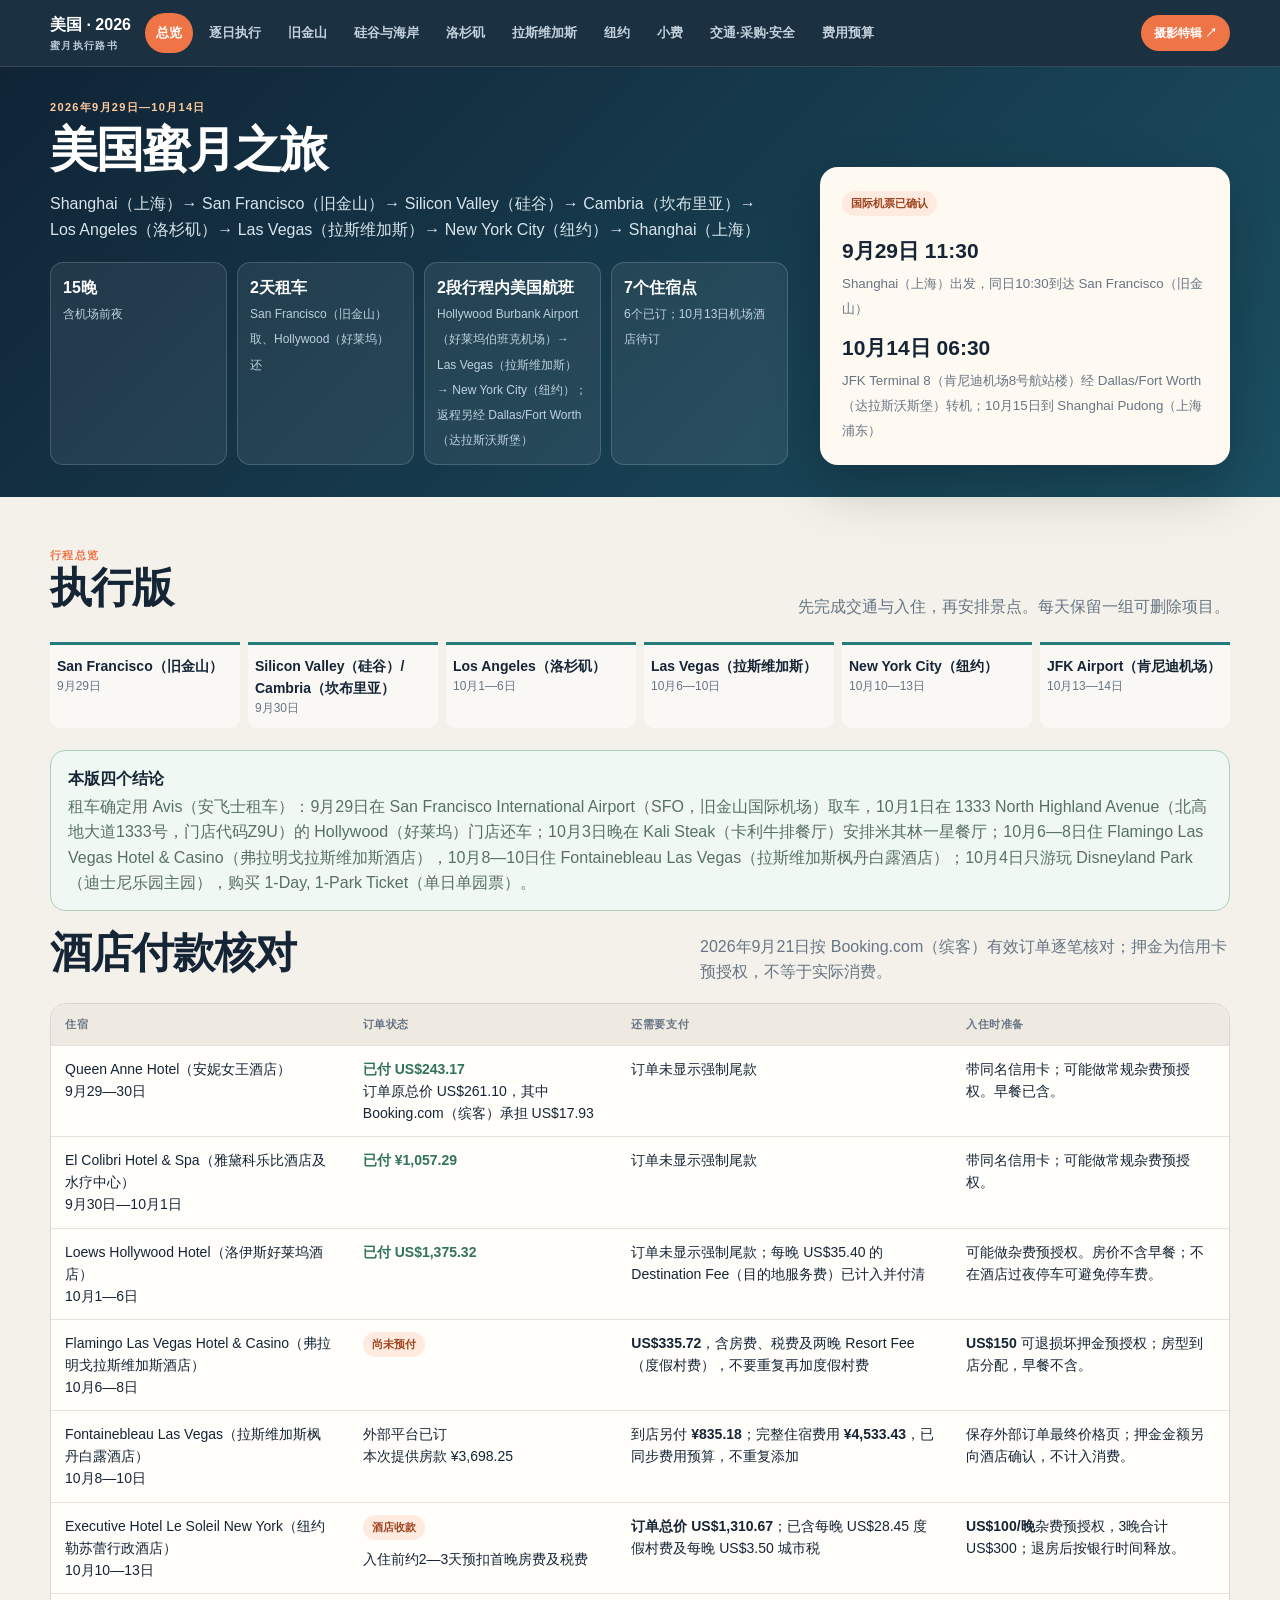
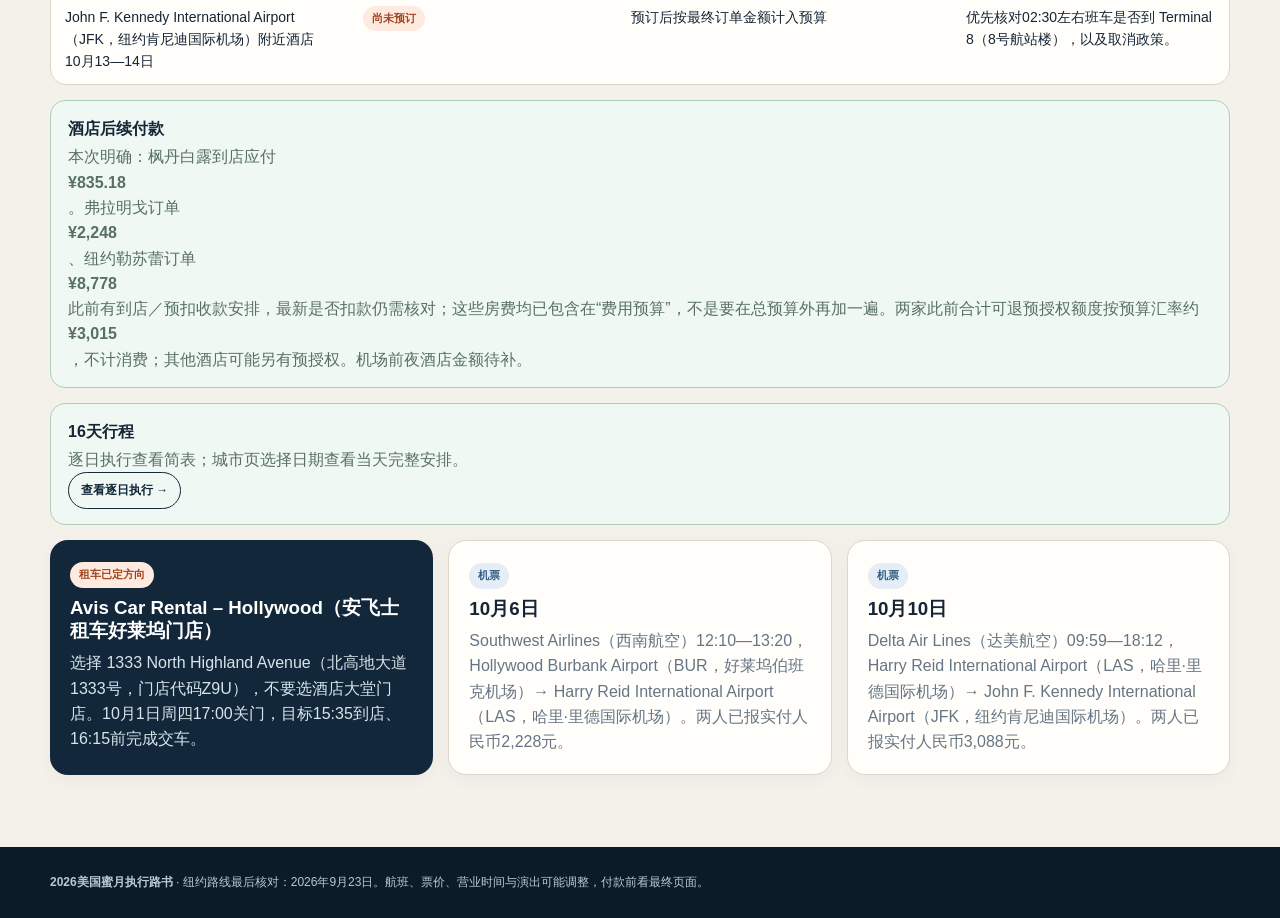
==== commit c55f6668: "Publish photography special and add roadbook link" ====
--- a/index.html
+++ b/index.html
@@ -7,6 +7,8 @@
   <meta name="theme-color" content="#12283a">
   <title>2026 美国蜜月之旅</title>
   <link rel="stylesheet" href="dining-plan.css">
+  <link rel="stylesheet" href="sf-day1-route.css?v=20260927-readable">
+  <link rel="stylesheet" href="sf-day2-route.css?v=20260927-readable">
   <style>
     :root{
       --ink:#152536;--muted:#667585;--paper:#f4f1ea;--card:#fffefa;--line:#dcd5ca;
@@ -22,9 +24,10 @@
     .topbar{position:sticky;top:0;z-index:30;background:rgba(18,40,58,.96);color:#fff;border-bottom:1px solid rgba(255,255,255,.12);backdrop-filter:blur(14px)}
     .topbar .shell{display:flex;align-items:center;gap:20px;min-height:66px}
     .brand{white-space:nowrap;font-weight:800}.brand small{display:block;color:#b9cad7;font-size:10px;letter-spacing:.13em}
-    .tabs{display:flex;gap:5px;overflow:auto;padding:8px 0;scrollbar-width:none}.tabs::-webkit-scrollbar{display:none}
+    .tabs{display:flex;gap:5px;overflow:auto;padding:8px 0;scrollbar-width:none;flex:1;min-width:0}.tabs::-webkit-scrollbar{display:none}
     .tab{border:0;background:transparent;color:#c2d1dc;border-radius:999px;padding:9px 13px;cursor:pointer;white-space:nowrap;font-size:13px;font-weight:750}
     .tab.active{background:var(--orange);color:#fff}
+    .photo-special-link{flex:0 0 auto;color:#fff;text-decoration:none;font-size:12px;font-weight:800;background:#ef7547;border-radius:999px;padding:9px 13px;white-space:nowrap}
     .hero{background:linear-gradient(135deg,#102436,#1b5062);color:#fff;padding:54px 0 40px}
     .hero-grid{display:grid;grid-template-columns:1.35fr .75fr;gap:32px;align-items:end}
     .eyebrow{font-size:11px;font-weight:800;letter-spacing:.12em;text-transform:uppercase;color:#ffca9d}
@@ -72,6 +75,8 @@
     @media print{.topbar,.actions{display:none!important}.panel{display:block!important;break-before:page}.hero{padding:25px 0}.card{box-shadow:none}.map iframe{height:180px}}
   </style>
   <link rel="stylesheet" href="roadbook-layout.css?v=20260922-dates-pay">
+  <link rel="stylesheet" href="daily-routes.css?v=20260927-annotated">
+  <link rel="stylesheet" href="photo-guide-entry.css?v=20260927-unified">
   <link rel="stylesheet" href="restaurant-options.css?v=20260922-dining">
   <link rel="stylesheet" href="dining-reservations.css?v=20260923">
 </head>
@@ -91,6 +96,7 @@
         <button class="tab" data-tab="book">交通·采购·安全</button>
         <button class="tab" data-tab="budget">费用预算</button>
       </div>
+      <a class="photo-special-link" href="photo-special/">摄影特辑 ↗</a>
     </div>
   </nav>
 
@@ -218,7 +224,7 @@
                 <div class="time-row"><div class="time">16:40—17:15</div><div class="time-card"><strong>Warming Hut Park Store（暖屋公园商店）→ 桥南游客停车场</strong><p>商店地址 983 Marine Drive（海滨大道983号），17:00关门；短看窗景、明信片即可。随后开车至 Golden Gate Bridge Welcome Center（金门大桥游客中心）南侧停车场，不把两个停车场当成同一个。</p></div></div>
                 <div class="time-row"><div class="time">17:15—约19:00</div><div class="time-card"><strong>Golden Gate Bridge（金门大桥）→ 酒店</strong><p>先看18:00关门的 Welcome Center（游客中心），再步行到 Battery East Vista（东炮台观景台）拍桥。9月29日日落约18:55；主拍摄在18:40前完成。教材接力仅顺路碰运气，不下陡坡寻找。若17:30才到桥区，直接去户外机位。日落后回酒店停车，步行至 HINODEYA Ramen Japantown（日出屋拉面日本城店，1737 Buchanan St）晚餐。</p></div></div>
               </div>
-              <aside class="ops"><h4>交通、停车与删减规则</h4><p><b>酒店：</b>Queen Anne Hotel（安妮女王酒店）已订。酒店收费停车公开价约30美元一晚；提前寄存和停车入口以酒店回复为准。车内不留行李。</p><p><b>West Bluff（西侧停车场）：</b>Warming Hut Park Store（暖屋公园商店）旁，NPS公开费率08:00—18:00每小时3美元、每日上限10美元，以现场为准。</p><p><b>桥南游客停车场：</b>Golden Gate Bridge Welcome Center（金门大桥游客中心）旁，桥方公开费率每小时5美元；与 West Bluff（西侧停车场）分开付费，车位有限。</p><p><b>保留顺序：</b>落地后先寄存行李；晚点时依次删室内逛店、缆车、Warming Hut（暖屋公园商店），保留桥边短停。雾大、风大或疲劳则提前回酒店；Chase Center（大通中心）不在当天路线。</p><p class="safety"><b>拍摄：</b>California St &amp; Powell St（加州街与鲍威尔街交叉口）人物站人行道，不在车道和轨道上停留；桥边不越过步道护栏。</p><div class="actions"><a class="btn" target="_blank" rel="noopener" href="https://www.google.com/maps/dir/?api=1&amp;origin=Ferry%20Building%20Marketplace%2C%201%20Ferry%20Building%2C%20San%20Francisco&amp;destination=California%20St%20%26%20Drumm%20St%2C%20San%20Francisco&amp;travelmode=walking">渡轮大楼→缆车</a><a class="btn light" target="_blank" rel="noopener" href="https://www.google.com/maps/dir/?api=1&amp;origin=Queen%20Anne%20Hotel%2C%201590%20Sutter%20St%2C%20San%20Francisco&amp;destination=Golden%20Gate%20Bridge%20Welcome%20Center%2C%20San%20Francisco&amp;travelmode=driving&amp;waypoints=Crissy%20Field%20West%20Bluff%20Parking%2C%20San%20Francisco">酒店→两个停车场</a><a class="btn light" target="_blank" rel="noopener" href="https://www.sfmta.com/routes/california-cable-car">缆车运营</a></div></aside>
+              <aside class="ops"><h4>交通、停车与删减规则</h4><p><b>酒店：</b>Queen Anne Hotel（安妮女王酒店）已订。酒店收费停车公开价约30美元一晚；提前寄存和停车入口以酒店回复为准。车内不留行李。</p><p><b>West Bluff（西侧停车场）：</b>Warming Hut Park Store（暖屋公园商店）旁，NPS公开费率08:00—18:00每小时3美元、每日上限10美元，以现场为准。</p><p><b>桥南游客停车场：</b>Golden Gate Bridge Welcome Center（金门大桥游客中心）旁，桥方公开费率每小时5美元；与 West Bluff（西侧停车场）分开付费，车位有限。</p><p><b>保留顺序：</b>落地后先寄存行李；晚点时依次删室内逛店、缆车、Warming Hut（暖屋公园商店），保留桥边短停。雾大、风大或疲劳则提前回酒店；Chase Center（大通中心）不在当天路线。</p><p class="safety"><b>拍摄：</b>California St &amp; Powell St（加州街与鲍威尔街交叉口）人物站人行道，不在车道和轨道上停留；桥边不越过步道护栏。</p><div class="actions"><a class="btn" target="_blank" rel="noopener" href="https://www.google.com/maps/dir/?api=1&amp;origin=Ferry%20Building%20Marketplace%2C%201%20Ferry%20Building%2C%20San%20Francisco&amp;destination=California%20St%20%26%20Drumm%20St%2C%20San%20Francisco&amp;travelmode=walking">渡轮大楼→缆车</a><a class="btn light" target="_blank" rel="noopener" href="https://www.google.com/maps/dir/?api=1&amp;origin=Queen%20Anne%20Hotel%2C%201590%20Sutter%20St%2C%20San%20Francisco&amp;destination=Golden%20Gate%20Bridge%20Welcome%20Center%2C%20San%20Francisco&amp;travelmode=driving&amp;waypoints=Crissy%20Field%20Parking%2C%20Marine%20Dr%2C%20San%20Francisco">酒店→两个停车场</a><a class="btn light" target="_blank" rel="noopener" href="https://www.sfmta.com/routes/california-cable-car">缆车运营</a></div></aside>
             </div>
             <div class="photo-duo">
               <figure class="photo-mini"><img src="assets/sf-ferry-couple.jpg" alt="旧金山渡轮大楼人物景别参考"><figcaption><b>Ferry Building（旧金山渡轮大楼）</b>图中双人照只参考人与钟楼的比例。实际拍她单人站在中央广场，摄影者退到 Market Street（市场街）一侧，用2倍焦距压缩钟楼；拍一组看镜头、一组侧身看钟楼。<a class="source" target="_blank" rel="noopener" href="https://bilykart.com/ferry-building/">真实客片来源</a></figcaption></figure>
@@ -274,7 +280,7 @@
             <div class="time-row"><div class="time">08:15—09:15</div><div class="time-card"><strong>妆发与简餐</strong><p>在酒店整理妆发约1小时；下楼到 Bodega（博德加外带柜台）买咖啡、三明治或糕点，带水出门。柜台位于 Loews Hollywood Hotel（洛伊斯好莱坞酒店）大堂，官网标注每日06:00—15:00，无需订位。两人简餐预留¥120—200。</p></div></div>
             <div class="time-row"><div class="time">09:15—10:15</div><div class="time-card"><strong>Hollywood Walk of Fame（好莱坞星光大道）／TCL Chinese Theatre（TCL中国剧院）</strong><p>从酒店步行至 Ovation Hollywood（好莱坞奥维申商场）前的 Hollywood Boulevard（好莱坞大道），看中国剧院前院手印与附近星形地砖。步行拍照即可，不安排剧院内部参观；街区保持随身物品在视线内。商场楼上的 Hollywood Sign（好莱坞标志）取景点若已开放可顺路看，不为此延迟出发。</p></div></div>
             <div class="time-row"><div class="time">10:15—11:15</div><div class="time-card"><strong>The Original Farmers Market（始祖农夫市集）· 可选小吃</strong><p>从酒店片区叫车到 6333 West 3rd Street（西第三街6333号），地图当前车程约15分钟，加候车预留25—30分钟。市场周六10:00开门；到店后选 Bob’s Coffee &amp; Doughnuts（鲍勃咖啡与甜甜圈）或一份摊位小吃，逛20—30分钟即可，不排完整午餐。若早上走得慢，直接从好莱坞叫车去博物馆，市集整段删除。</p></div></div>
-            <div class="time-row"><div class="time">11:15—13:30</div><div class="time-card"><strong>Academy Museum of Motion Pictures（美国电影艺术与科学学院博物馆）</strong><p>从市场步行约0.6英里、12—15分钟到 6067 Wilshire Boulevard（威尔希尔大道6067号）；若跳过市场则从酒店直接叫车。馆内留约2小时，看电影服装、道具与 Dolby Family Terrace（杜比家庭露台），最后逛 Academy Museum Store（学院博物馆商店）。官方普通票25美元/人，两人约¥335（按6.7）；Oscars Experience（奥斯卡体验）另购。13:30左右离馆。</p></div></div>
+            <div class="time-row"><div class="time">11:15—13:30</div><div class="time-card"><strong>Academy Museum of Motion Pictures（美国电影艺术与科学学院博物馆）</strong><p>从市场步行约0.6英里、12—15分钟到 6067 Wilshire Boulevard（威尔希尔大道6067号）；若跳过市场则从酒店直接叫车。馆内留约2小时，看电影服装、道具与 Dolby Family Terrace（杜比家庭露台），最后逛 Academy Museum Store（学院博物馆商店）。10月3日两张成人普通票已购，票面可在10:00—18:00入场；共50美元，按6.7折合¥335。入馆时打开确认邮件中的两张电子票。Oscars Experience（奥斯卡体验）未购买，若另购两张需再付20美元、约¥134；选择12:00—12:30的体验时段较适合，13:30左右离馆。</p><div class="actions"><a class="btn light" target="_blank" rel="noopener" href="https://www.academymuseum.org/tickets">博物馆官方门票页</a><a class="btn light" target="_blank" rel="noopener" href="https://www.academymuseum.org/exhibitions/oscars-experience">奥斯卡体验官方说明</a></div></div></div>
             <div class="time-row"><div class="time">13:30—15:15</div><div class="time-card"><strong>Lake Hollywood Park（好莱坞湖公园）· 拍照与休息</strong><p>博物馆叫车到 3160 Canyon Lake Drive（峡谷湖路3160号），地图当前车程约34分钟，连候车和周末车流预留45—55分钟。约14:20到公园；在草坪看 Hollywood Sign（好莱坞标志）、拍照、喝水并坐着休息。若跳过市集，可把早上买的三明治在公园吃；公园没有可靠洗手间，离馆前先去洗手间。15:15前叫车离开；不进入住宅道路找机位。</p></div></div>
             <div class="time-row"><div class="time">15:15—18:35</div><div class="time-card"><strong>Griffith Observatory（格里菲斯天文台）</strong><p>公园到天文台地图当前车程约24分钟，Uber（优步）该段历史平均约29分钟；连候车预留40—50分钟，约16:00到。先看展厅、露台与城市景观，18:00前到室外日落机位。天文台官方表格列10月3日18:34日落；拍完即去官方指定网约车区，争取18:40—18:45上车，不把夜景排进固定行程。</p></div></div>
             <div class="time-row"><div class="time">19:45—21:15</div><div class="time-card"><strong>Kali Steak（卡利牛排餐厅）· 米其林一星</strong><p>已确认 OpenTable（订位平台）19:45两人室内座位；地址 5722 Melrose Avenue（梅尔罗斯大道5722号）。天文台至餐厅地图当前车程约23分钟，晚间仍按约50—60分钟安排候车、下山与堵车；若预计迟到，立即致电餐厅。晚餐后叫车回酒店，准备次日 Disneyland Park（迪士尼乐园主园）。两人餐费约¥1,380—1,620，小费另留¥220—280。</p></div></div>
@@ -474,11 +480,11 @@
             <div class="time-row"><div class="time">07:45</div><div class="time-card"><strong>San Francisco（旧金山）出发</strong><p>避开更晚的通勤车流。导航 Stanford Visitor Center（斯坦福游客中心）。</p></div></div>
             <div class="time-row"><div class="time">09:00—10:40</div><div class="time-card"><strong>Stanford University（斯坦福大学）</strong><p>Main Quad（主方庭）、Memorial Church（纪念教堂）外观、胡佛塔周边。校园可步行参观；建筑开放以当天为准。</p></div></div>
             <div class="time-row"><div class="time">11:10—12:20</div><div class="time-card"><strong>Apple Park Visitor Center（苹果园区游客中心）</strong><p>公众只能进入游客中心，不可进入员工园区。看模型、商店和屋顶。</p></div></div>
-            <div class="time-row"><div class="time">12:30—13:20</div><div class="time-card"><strong>硅谷午餐</strong><p>在 Cupertino（库比蒂诺）用餐并补水。不要再加 Meta（脸书母公司）或 Google（谷歌）绕行。</p></div></div>
+            <div class="time-row"><div class="time">Apple 后</div><div class="time-card"><strong>Google 可选支线</strong><p>午餐以当天详细日程为准。主线在 Apple Park Visitor Center（苹果园区游客中心）后直接向 Paso Robles（帕索罗布尔斯）出发；若时间宽裕，可在当天地图中选择经 Google Visitor Experience（谷歌游客区）的备选导航。Google 位于 Apple 北侧，绕行会压缩坎布里亚傍晚时间。</p></div></div>
             <div class="time-row"><div class="time">13:15—16:50</div><div class="time-card"><strong>US-101 South（美国101号公路南向）</strong><p>15:35左右在 Target Paso Robles（塔吉特帕索罗布尔斯店，2305 Theatre Drive）与 Starbucks（星巴克）休息20分钟。之后直接到酒店。</p></div></div>
             <div class="time-row"><div class="time">16:50—19:05</div><div class="time-card"><strong>El Colibri Hotel &amp; Spa（雅黛科乐比酒店及水疗中心）与 Moonstone Beach Boardwalk（月光石海滩木栈道）</strong><p>先到酒店放行李，再短途开车去木栈道。日落后15—20分钟离开。</p></div></div>
           </div>
-          <div class="actions"><a class="btn" target="_blank" rel="noopener" href="https://www.google.com/maps/dir/?api=1&origin=Queen%20Anne%20Hotel%2C%20San%20Francisco&destination=El%20Colibri%20Hotel%20%26%20Spa%2C%20Cambria&waypoints=Stanford%20Visitor%20Center%7CApple%20Park%20Visitor%20Center%7CMoonstone%20Beach%20Boardwalk&travelmode=driving">打开9月30日路线</a></div>
+          <div class="actions"><a class="btn" href="#road/2026-09-30/route">查看9月30日分段导航</a></div>
         </article>
 
         <article class="card span-6">
@@ -802,6 +808,7 @@
       {category:'机票',name:'10月6日 伯班克 → 拉斯维加斯',amount:2228,note:'两人总价；行李费待核'},
       {category:'门票',name:'10月8日 · 《O》秀',amount:1805,note:'票务商购买，已付款；票未完整交付，存在无法交票风险'},
       {category:'门票',name:'10月8日 · Sphere（巨型球《绿野仙踪》）',amount:2720.20,note:'已购买；订单406美元 × 6.7；按两人订单总额记账，场次及座位以电子票为准'},
+      {category:'门票',name:'10月3日 · 学院电影博物馆普通票',amount:335,note:'已购；两张成人票共50美元 × 6.7；奥斯卡体验未购买'},
       {category:'机票',name:'10月10日 拉斯维加斯 → 纽约',amount:3088,note:'两人总价；行李费待核'},
       {category:'机票',name:'10月14日 纽约 → 上海',amount:8294,note:'两人总价'},
       {category:'美国租车',name:'旧金山取车 → 好莱坞还车',amount:1977,note:'租金；充电、停车另计'},
@@ -833,7 +840,6 @@
       {category:'experience',name:'下羚羊谷＋马蹄湾一日团',low:3400,high:4000,note:'两人团费、门票及午餐；小费另列'},
 
       {category:'experience',name:'10月6日 · 直升机夜景',low:1900,high:2800,note:'两人规划预留，并非当日报价；实际套餐及接送待核'},
-      {category:'experience',name:'10月3日 · 学院电影博物馆',low:335,high:370,note:'两人普通票25美元/人，按6.7折约335元；余量预留手续费，未购买'},
       {category:'experience',name:'10月11日 · 大都会艺术博物馆普通票',low:402,high:402,note:'两名海外成人30美元/人 × 6.7；官网价格，尚未购买'},
       {category:'experience',name:'10月13日 · 洛克菲勒观景台普通定时票',low:715,high:715,note:'两人10:30建议时段；官网9月23日显示含税约106.70美元 × 6.7；尚未购买'},
       {category:'tips',name:'日常餐饮小费',low:800,high:1200,note:'桌边服务餐厅；卡利与卡萨莫诺另列'},
@@ -903,12 +909,16 @@
     tabs.forEach(t=>t.addEventListener('click',()=>openTab(t.dataset.tab)));
     // Date-aware navigation is initialized by roadbook-layout.js.
   </script>
-  <script src="roadbook-layout.js?v=20260923-return-flight"></script>
-  <script src="payment-guide.js?v=20260923-return-flight"></script>
+  <script src="roadbook-layout.js?v=20260927-photo-final2"></script>
+  <script src="sf-day1-route.js?v=20260927-readable"></script>
+  <script src="sf-day2-route.js?v=20260927-readable"></script>
+  <script src="daily-routes-data.js?v=20260927-annotated"></script>
+  <script src="daily-routes.js?v=20260927-annotated"></script>
+  <script src="payment-guide.js?v=20260924-museum-ticket"></script>
   <script src="restaurant-options-data.js?v=20260923-daily-audit-3"></script>
-  <script src="restaurant-evidence.js?v=20260923-nyc-route-food-2"></script>
+  <script src="restaurant-evidence.js?v=20260927-unified"></script>
   <script src="restaurant-options-ui.js?v=20260922-dining"></script>
   <script src="dining-reservations.js?v=20260923-casamono-confirmed"></script>
-  <script src="nyc-revision.js?v=20260923-return-flight"></script>
+  <script src="nyc-revision.js?v=20260927-unified"></script>
 </body>
 </html>
--- a/sf-day1-route.css
+++ b/sf-day1-route.css
@@ -0,0 +1,18 @@
+.sf-route-guide{margin:16px 0 22px;border:1px solid var(--line);border-radius:18px;overflow:hidden;background:#fffefa;box-shadow:0 4px 18px rgba(20,37,54,.04)}
+.sf-route-head{display:flex;justify-content:space-between;gap:16px;padding:17px 19px 10px;align-items:start}
+.sf-route-head h4{font-size:20px;margin:0 0 4px}.sf-route-head p{font-size:14px;color:var(--muted);margin:0}
+.sf-route-map{margin:0}.sf-route-map img{display:block;width:100%;height:auto;background:#dfebe7}
+.sf-route-mobile-map{display:none}
+.sf-route-map figcaption{padding:10px 16px;font-size:13px;line-height:1.55;color:var(--muted);border-bottom:1px solid var(--line)}
+.sf-route-key{display:flex;flex-wrap:wrap;gap:8px 18px;padding:11px 18px;font-size:12px;color:var(--muted);border-bottom:1px solid var(--line)}
+.sf-route-key span{display:inline-flex;align-items:center;gap:6px}.sf-route-key i{width:12px;height:4px;border-radius:3px;background:var(--swatch)}
+.sf-route-stops{list-style:none;margin:0;padding:10px 18px;display:flex;flex-wrap:wrap;gap:7px;border-bottom:1px solid var(--line)}
+.sf-route-stops li{display:inline-flex;align-items:center;gap:6px;padding:3px 9px 3px 3px;border:1px solid #d6e0e1;border-radius:999px;background:#fff;white-space:nowrap}
+.sf-route-letter{width:25px;height:25px;border-radius:50%;background:#183b4a;color:#fff;font-size:13px;font-weight:800;display:grid;place-items:center}
+.sf-route-stops a{font-size:14px;font-weight:700}
+.sf-route-stops a,.sf-route-links a{color:#285e80;text-decoration:underline;text-underline-offset:2px}
+.sf-route-links{padding:15px 18px 18px;background:#f6f5ef}.sf-route-links h5{margin:0 0 9px;font-size:13px}.sf-route-links .segments{display:flex;flex-wrap:wrap;gap:8px}.sf-route-links .segments a{display:inline-block;padding:6px 10px;border:1px solid #cbd9db;border-radius:999px;background:#fff;text-decoration:none;font-size:12px;font-weight:700}
+.sf-route-caveat{font-size:12px;color:#785b32;margin:11px 0 0}
+.sf-route-optional{margin:0 18px 17px;border:1px solid #d8e0e2;border-radius:12px;background:#f4f8f7;padding:11px 13px}
+.sf-route-optional summary{cursor:pointer;font-size:13px;font-weight:800}.sf-route-optional p{font-size:12px;color:var(--muted);margin:8px 0}.sf-route-optional a{font-size:12px;color:#285e80;text-underline-offset:2px}.sf-route-optional .segments{display:flex;flex-wrap:wrap;gap:7px 13px}
+@media(max-width:700px){.sf-route-head{display:block}.sf-route-desktop-map{display:none}.sf-route-mobile-map{display:block}.sf-route-stops{padding:9px 12px;gap:6px}.sf-route-stops li{padding:3px 9px 3px 3px}}
--- a/sf-day2-route.css
+++ b/sf-day2-route.css
@@ -0,0 +1,11 @@
+.sf-day2-guide .sf-route-stops{padding-bottom:13px}
+.sf-day2-choice{padding:15px 18px;border-bottom:1px solid var(--line);background:#f8f9f5}
+.sf-day2-choice h5{margin:0 0 9px;font-size:14px}
+.sf-day2-choice-grid{display:grid;grid-template-columns:1fr 1fr;gap:10px}
+.sf-day2-choice-card{padding:12px 13px;border:1px solid #cbd9db;border-radius:12px;background:#fff}
+.sf-day2-choice-card.optional{border-color:#dba37d;background:#fff8f0}
+.sf-day2-choice-card b{font-size:13px}.sf-day2-choice-card p{font-size:12px;color:var(--muted);margin:5px 0 10px}
+.sf-day2-choice-card a{display:inline-block;padding:6px 10px;border-radius:8px;background:#20566e;color:#fff;text-decoration:none;font-size:12px;font-weight:700}
+.sf-day2-choice-card.optional a{background:#ab542b}
+.sf-day2-choice>p{font-size:12px;color:var(--muted);margin:10px 0 0}
+@media(max-width:700px){.sf-day2-choice{padding:13px 12px}.sf-day2-choice-grid{grid-template-columns:1fr}}
--- a/daily-routes.css
+++ b/daily-routes.css
@@ -0,0 +1,29 @@
+.daily-route-guide{margin:0 0 22px;border:1px solid #c9d9d5;border-radius:16px;overflow:hidden;background:#fbfdfb;scroll-margin-top:85px}
+.daily-route-heading{display:flex;align-items:center;justify-content:space-between;gap:16px;padding:18px 20px;background:#eaf3f0}
+.daily-route-heading span{color:#226763;font-size:11px;font-weight:800;letter-spacing:.04em}
+.daily-route-heading h5{font-size:20px;margin:3px 0 0;color:#173444}
+.daily-route-heading p{font-size:13px;color:#53676b;margin:2px 0 0}
+.daily-route-image-link{flex:0 0 auto;font-size:13px;font-weight:750;color:#226763}
+.daily-route-map{margin:0;padding:15px 20px 11px}
+.daily-route-map>a{display:block;width:min(100%,760px);margin:auto;border:1px solid #d9e1df;border-radius:11px;overflow:hidden;background:#f8f5ef}
+.daily-route-map img{width:100%;height:auto;display:block}
+.daily-route-map figcaption{color:#64757a;font-size:12px;line-height:1.65;margin:11px auto 0;max-width:760px}
+.daily-route-details{border-top:1px solid #d9e4df}
+.daily-route-details summary{cursor:pointer;padding:15px 20px;color:#205e62;font-size:14px;font-weight:750;list-style:none}
+.daily-route-details summary::-webkit-details-marker{display:none}
+.daily-route-details summary::after{content:'＋';float:right;font-size:18px;line-height:1}
+.daily-route-details[open] summary::after{content:'−'}
+.daily-route-details-body{padding:0 20px 20px}
+.daily-route-stops,.daily-route-segments{list-style:none;padding:0;margin:0;display:grid;gap:8px}
+.daily-route-stops{grid-template-columns:repeat(2,minmax(0,1fr))}
+.daily-route-stops li{display:flex;align-items:center;gap:10px;border:1px solid #dfe9e5;border-radius:10px;padding:10px;background:#fff;font-size:13px;min-width:0}
+.daily-route-stops li>span:nth-child(2){flex:1;font-weight:650;min-width:0}.daily-route-stops small{display:block;color:#a65e33;font-size:11px}
+.daily-route-stops a,.daily-route-segments a,.daily-route-skip a{color:#206b6b;font-size:12px;white-space:nowrap}
+.daily-route-number{display:grid;place-items:center;flex:0 0 27px;width:27px;height:27px;border-radius:50%;background:#226b70;color:#fff;font-size:12px;font-weight:800}.daily-route-number.optional{background:#c5743d}
+.daily-route-details h6{font-size:15px;margin:20px 0 10px}
+.daily-route-segments{grid-template-columns:repeat(2,minmax(0,1fr))}
+.daily-route-segments li{display:grid;gap:3px;padding:11px 13px;border-left:3px solid #72a29b;background:#f1f7f4;border-radius:0 8px 8px 0;font-size:12px}
+.daily-route-segments li b{font-size:13px}.daily-route-segments li>span:not(.daily-route-no-link){color:#5c6e71}.daily-route-no-link{color:#7c8384;font-size:12px}
+.daily-route-skip{margin:14px 0 0;font-size:12px}.daily-route-note{border-left:3px solid #c5743d;margin:18px 0 0;padding:5px 0 5px 11px;color:#5d6669;font-size:12px}
+@media(max-width:640px){.daily-route-heading{padding:14px;align-items:flex-start;flex-direction:column;gap:7px}.daily-route-heading h5{font-size:18px}.daily-route-map{padding:8px 4px 10px}.daily-route-map figcaption{padding:0 7px}.daily-route-details summary{padding:14px}.daily-route-details-body{padding:0 14px 16px}.daily-route-stops,.daily-route-segments{grid-template-columns:1fr}.daily-route-guide{scroll-margin-top:65px}}
+@media print{.daily-route-details:not([open])>.daily-route-details-body{display:block}.daily-route-map img{max-height:330px;width:auto;margin:auto}.daily-route-image-link{display:none}}
--- a/photo-guide-entry.css
+++ b/photo-guide-entry.css
@@ -0,0 +1,5 @@
+.photo-guide-entry{display:flex;align-items:center;justify-content:space-between;gap:16px;margin:11px 0 18px;padding:13px 16px;border:1px solid var(--line);border-radius:10px;background:var(--card);color:var(--ink);text-decoration:none;font-size:13px}
+.photo-guide-entry:hover{border-color:var(--sea)}
+.photo-guide-entry:focus-visible{outline:3px solid var(--orange);outline-offset:3px}
+.photo-guide-entry b{color:var(--sea);font-size:12px;white-space:nowrap}
+@media(max-width:560px){.photo-guide-entry{align-items:flex-start;flex-direction:column;gap:6px;padding:11px 13px}}
